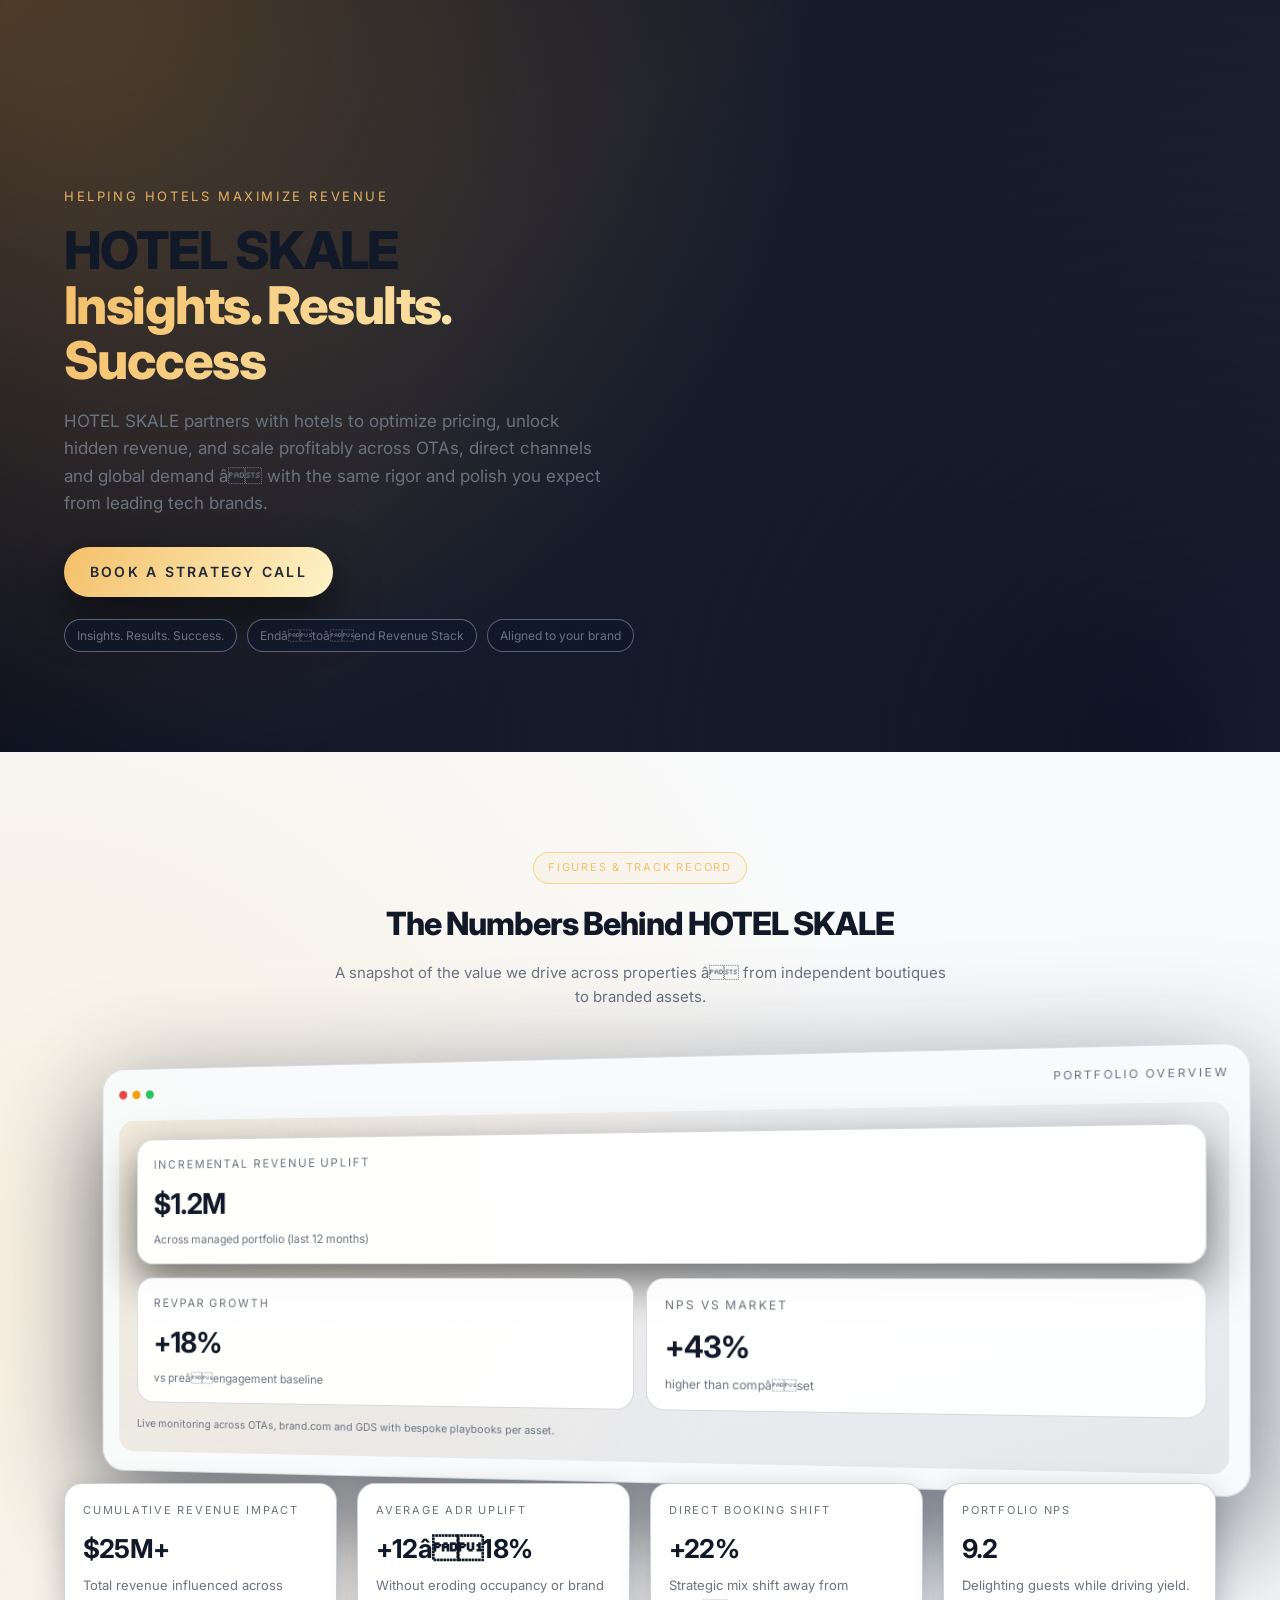
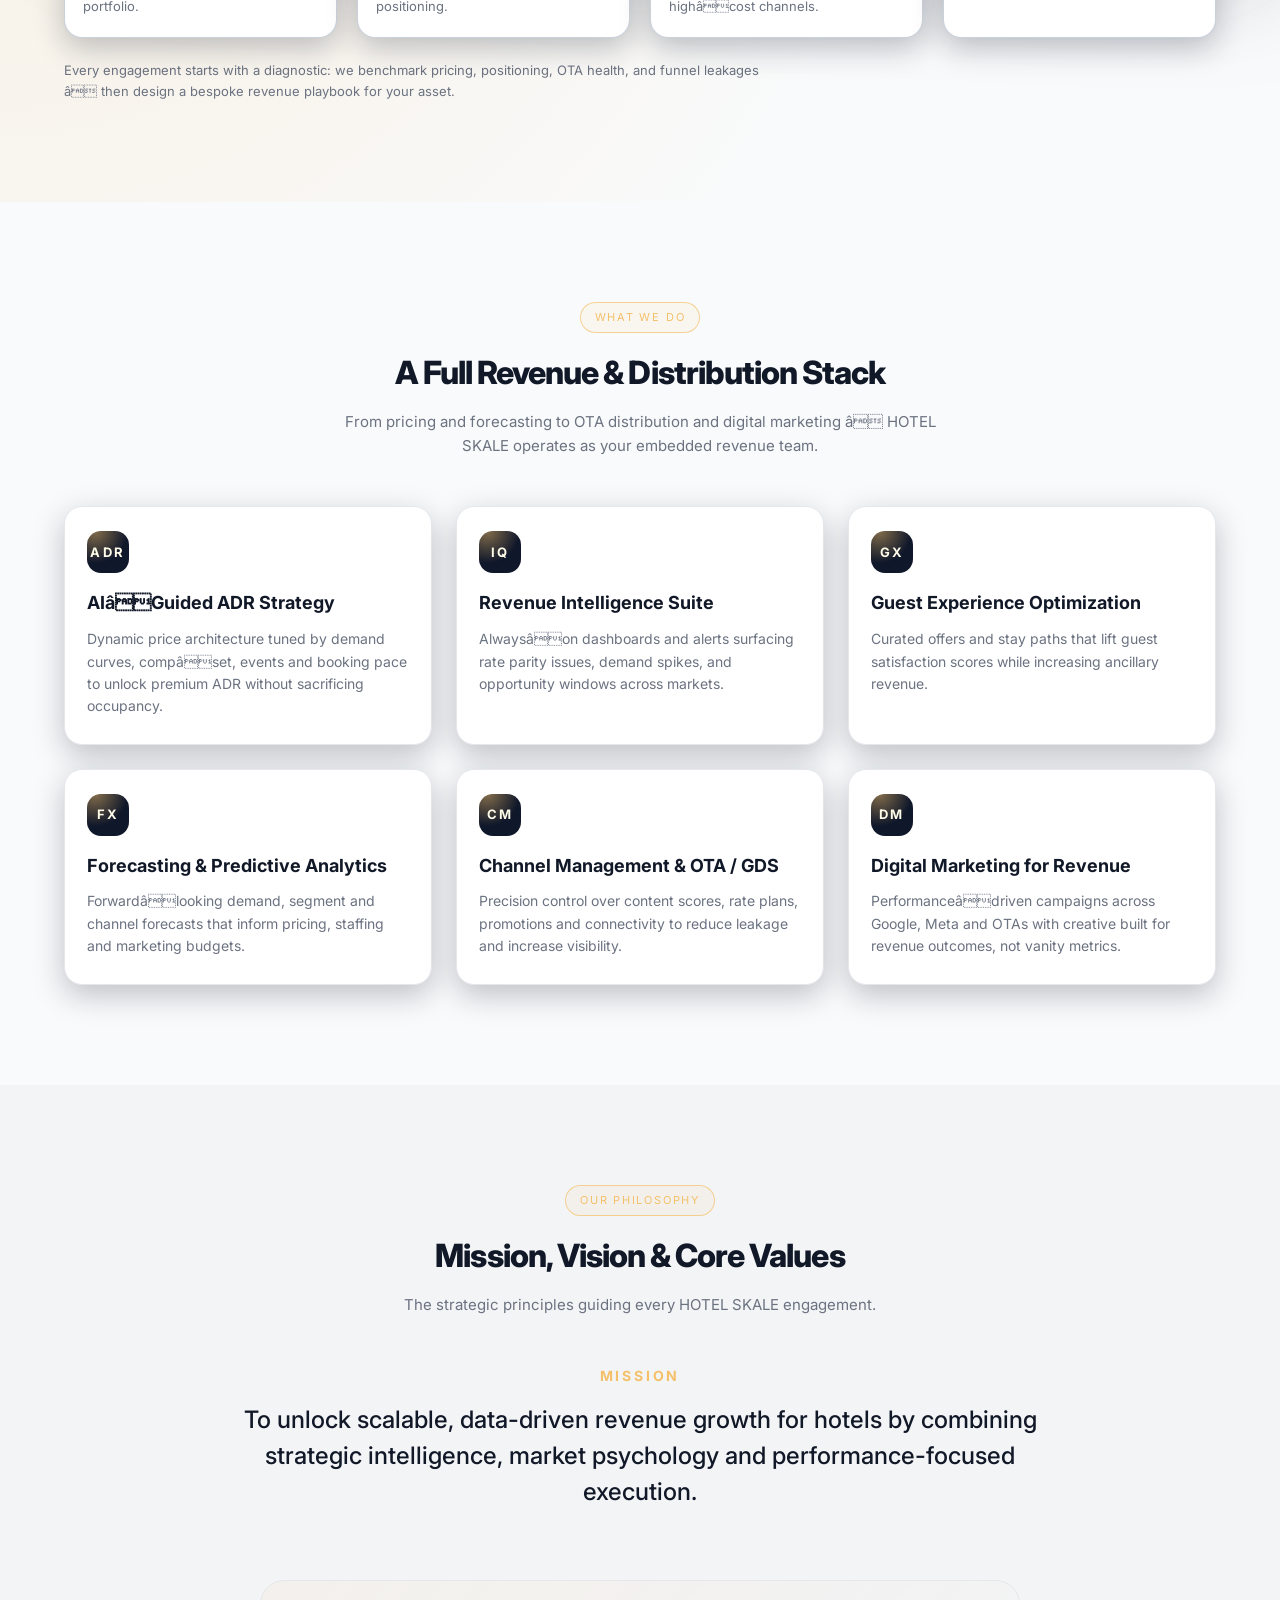
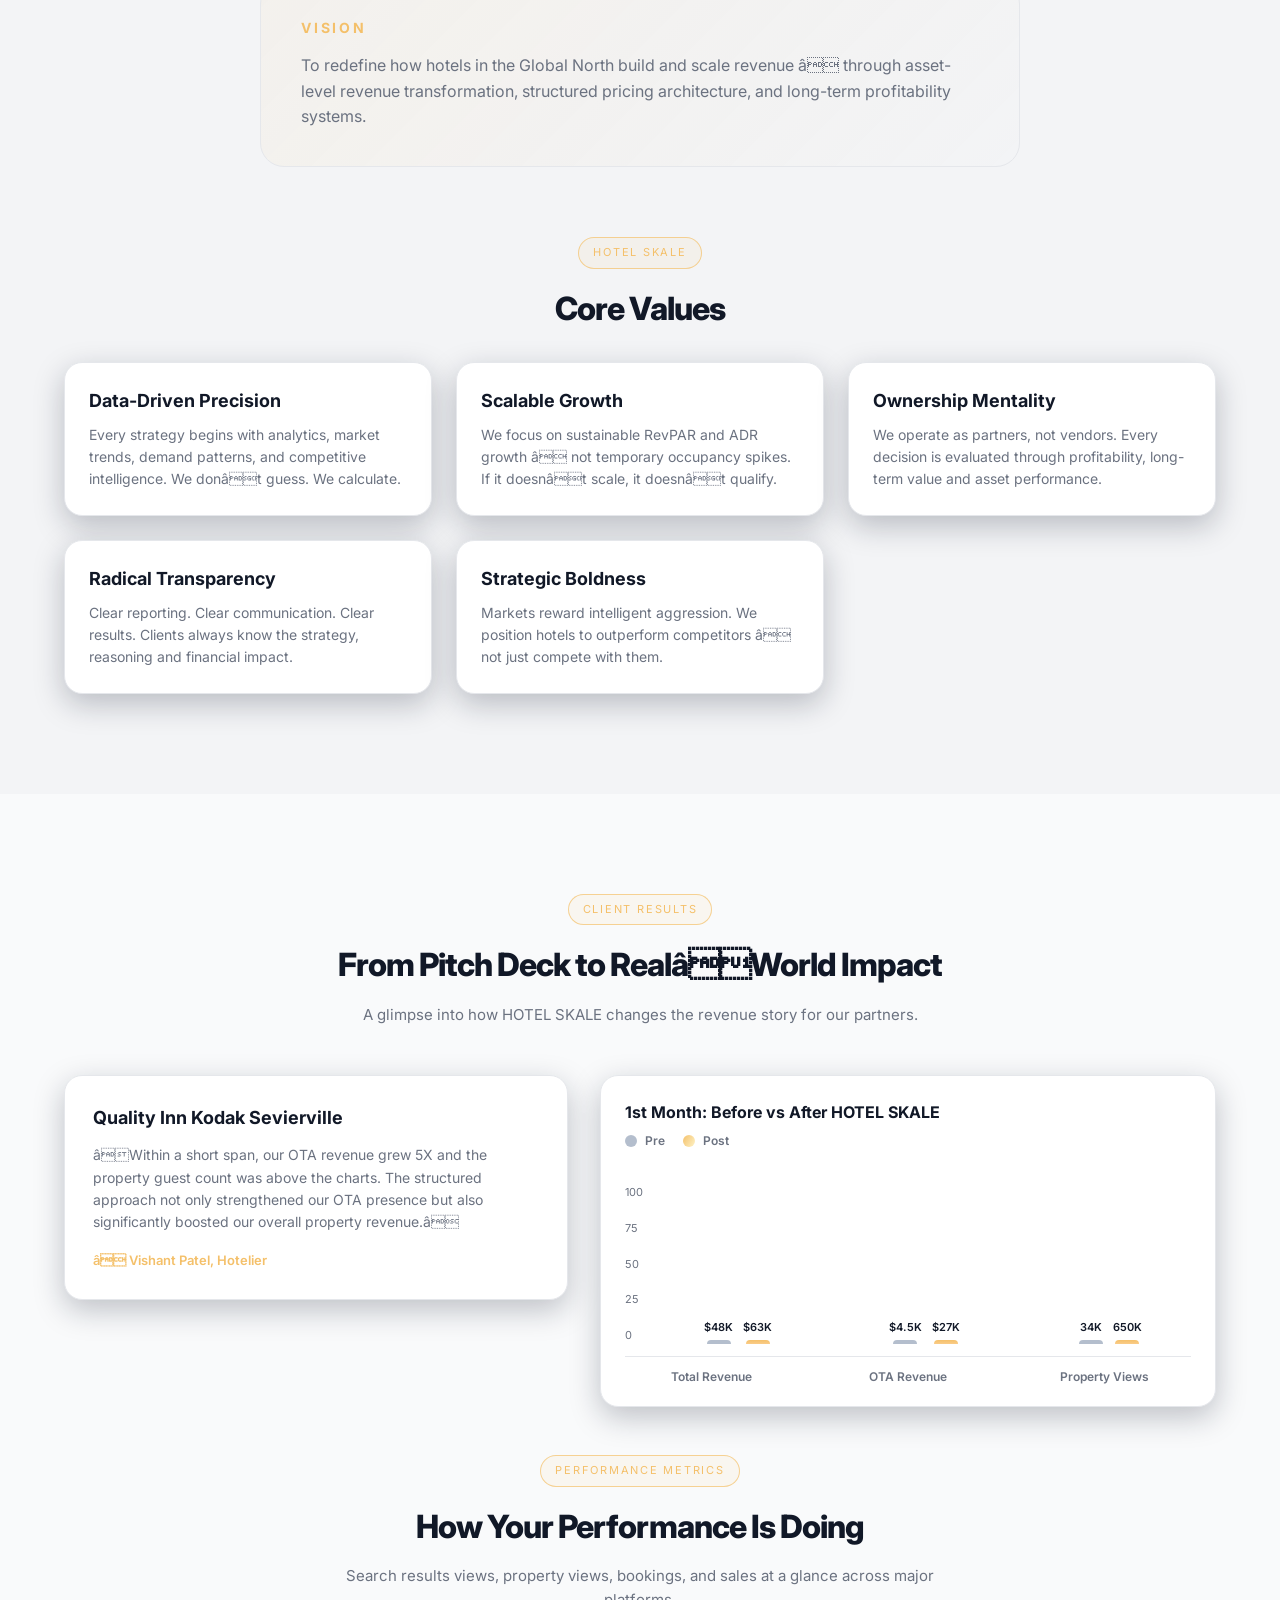
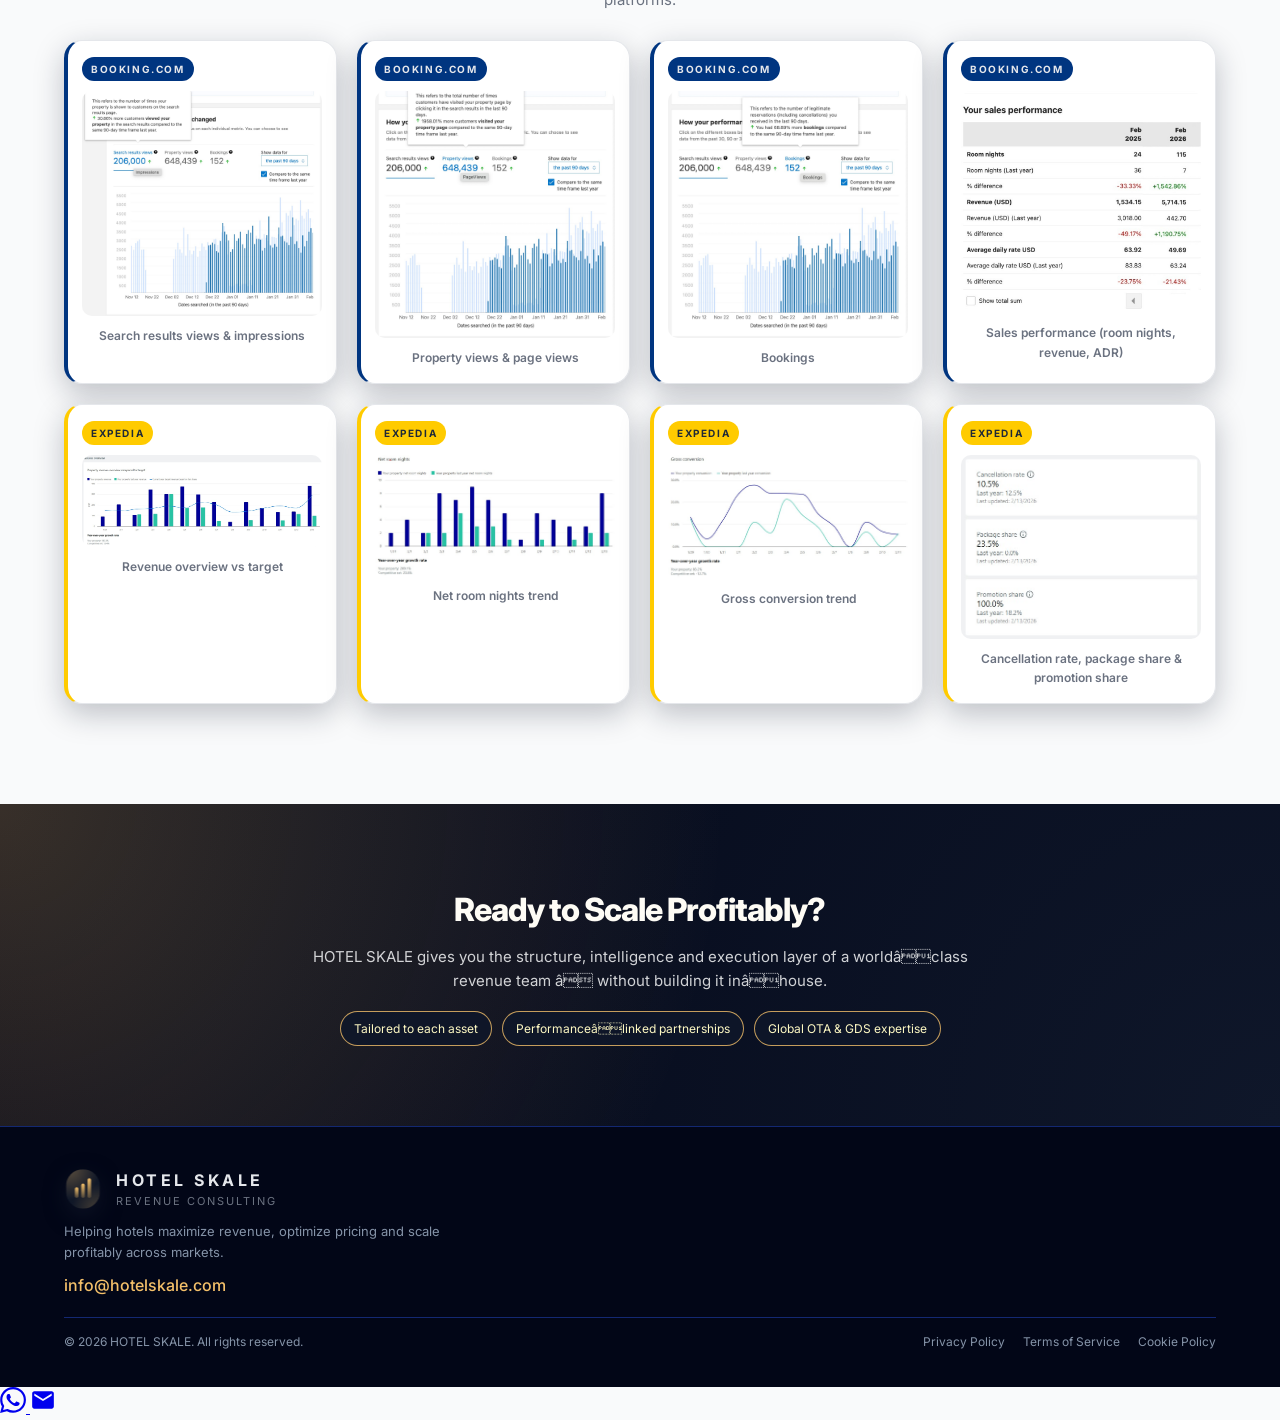
==== index.html @ 4555902c "Revamp: remove contact form, add floating WhatsApp & email buttons" ====
<!DOCTYPE html>
<html lang="en">
<head>
    <meta charset="UTF-8">
    <meta name="viewport" content="width=device-width, initial-scale=1.0">
    <title>Hotelskale â Revenue Consulting</title>
    <link rel="stylesheet" href="styles.css">
    <link rel="preconnect" href="https://fonts.googleapis.com">
    <link rel="preconnect" href="https://fonts.gstatic.com" crossorigin>
    <link href="https://fonts.googleapis.com/css2?family=Inter:wght@300;400;500;600;700;800&display=swap" rel="stylesheet">
</head>
<body data-theme="light" class="navbar-hidden-initial">
    <!-- Top Banner / Navigation -->
    <nav class="navbar">
        <div class="container">
            <div class="nav-content">
             <a href="#top" class="logo">
    <div class="logo-mark">
        <span class="logo-bar bar-1"></span>
        <span class="logo-bar bar-2"></span>
        <span class="logo-bar bar-3"></span>
        <span class="logo-currency">$</span>
        <span class="logo-currency">â¬</span>
        <span class="logo-currency">Â£</span>
    </div>
    <div class="logo-text-group">
        <span class="logo-title">HOTEL SKALE</span>
        <span class="logo-subtitle">Revenue Consulting</span>
    </div>
</a>

                <ul class="nav-menu">
                    <li><a href="#overview">Overview</a></li>
                    <li><a href="#figures">Figures</a></li>
                    <li><a href="#solutions">Solutions</a></li>
                    <li><a href="#results">Results</a></li>
                    
                </ul>

                <div class="nav-actions">
                    <button class="theme-toggle" aria-label="Toggle dark mode">
                        <span class="theme-toggle-icon"></span>
                    </button>
                    <div class="mobile-menu-toggle">
                        <span></span>
                        <span></span>
                        <span></span>
                    </div>
                </div>
            </div>
        </div>
    </nav>

    <!-- Hero / Banner -->
    <main id="top">
        <section id="overview" class="hero">
            <div class="hero-media-gradient"></div>
            <div class="hero-media-image"></div>

            <div class="container">
                <div class="hero-content">
                    <div class="hero-copy">
                        <p class="hero-kicker">Helping Hotels Maximize Revenue</p>
                        <h1 class="hero-title">
                            HOTEL SKALE
                            <span class="hero-highlight">Insights. Results. Success</span>
                        
                        </h1>
                        <p class="hero-description">
                            HOTEL SKALE partners with hotels to optimize pricing, unlock hidden revenue, and
                            scale profitably across OTAs, direct channels and global demand â with the same
                            rigor and polish you expect from leading tech brands.
                        </p>
                        <div class="hero-cta-row">
                            <a href="https://wa.me/447700900000?text=Hi%20Hotel%20Skale%2C%20I%20would%20like%20to%20book%20a%20strategy%20call." class="btn-primary-large" target="_blank" rel="noopener">Book a Strategy Call</a>
                        </div>
                        <div class="hero-pill-row">
                            <span>Insights. Results. Success.</span>
                            <span>Endâtoâend Revenue Stack</span>
                            <span>Aligned to your brand</span>
                        </div>
                    </div>
                </div>
            </div>
        </section>

        <!-- Figures Section (Pitch-deck style band) -->
        <section id="figures" class="figures">
            <div class="container">
                
                <div class="section-header center">
                    <span class="section-label">Figures & Track Record</span>
                    <h2 class="section-title">The Numbers Behind HOTEL SKALE</h2>
                    <p class="section-description">
                        A snapshot of the value we drive across properties â from independent boutiques to branded assets.
                    </p>
                </div>

                    <div class="hero-dashboard">
                        <div class="dashboard-shell">
                            <div class="dashboard-header">
                                <div class="dashboard-dots">
                                    <span></span><span></span><span></span>
                                </div>
                                <span class="dashboard-title">Portfolio Overview</span>
                            </div>
                            <div class="dashboard-body">
                                <div class="dashboard-metric-card primary">
                                    <div class="metric-label">Incremental Revenue Uplift</div>
                                    <div class="metric-value">$1.2M</div>
                                    <div class="metric-sub">Across managed portfolio (last 12 months)</div>
                                </div>
                                <div class="dashboard-metric-row">
                                    <div class="dashboard-metric-card">
                                        <div class="metric-label">RevPAR Growth</div>
                                        <div class="metric-value">+18%</div>
                                        <div class="metric-sub">vs preâengagement baseline</div>
                                    </div>
                                    <div class="dashboard-metric-card">
                                        <div class="metric-label">NPS vs Market</div>
                                        <div class="metric-value">+43%</div>
                                        <div class="metric-sub">higher than compâset</div>
                                    </div>
                                </div>
                                <div class="dashboard-footnote">
                                    Live monitoring across OTAs, brand.com and GDS with bespoke playbooks per asset.
                                </div>
                            </div>
                        </div>
                    </div>
                <div class="figures-grid">
                    <div class="figure-card">
                        <p class="figure-label">Cumulative Revenue Impact</p>
                        <p class="figure-value">$25M+</p>
                        <p class="figure-sub">Total revenue influenced across portfolio.</p>
                    </div>
                    <div class="figure-card">
                        <p class="figure-label">Average ADR Uplift</p>
                        <p class="figure-value">+12â18%</p>
                        <p class="figure-sub">Without eroding occupancy or brand positioning.</p>
                    </div>
                    <div class="figure-card">
                        <p class="figure-label">Direct Booking Shift</p>
                        <p class="figure-value">+22%</p>
                        <p class="figure-sub">Strategic mix shift away from highâcost channels.</p>
                    </div>
                    <div class="figure-card">
                        <p class="figure-label">Portfolio NPS</p>
                        <p class="figure-value">9.2</p>
                        <p class="figure-sub">Delighting guests while driving yield.</p>
                    </div>
                </div>

                <div class="figures-footnote">
                    Every engagement starts with a diagnostic: we benchmark pricing, positioning, OTA health, and funnel leakages â
                    then design a bespoke revenue playbook for your asset.
                </div>
            </div>
        </section>

        <!-- Solutions Section (adapted from features) -->
        <section id="solutions" class="solutions">
            <div class="container">
                <div class="section-header center">
                    <span class="section-label">What We Do</span>
                    <h2 class="section-title">A Full Revenue & Distribution Stack</h2>
                    <p class="section-description">
                        From pricing and forecasting to OTA distribution and digital marketing â HOTEL SKALE operates as your
                        embedded revenue team.
                    </p>
                </div>

                <div class="features-grid">
                    <article class="feature-card">
                        <div class="feature-icon">
                            <span class="feature-icon-glyph">ADR</span>
                        </div>
                        <h3 class="feature-title">AIâGuided ADR Strategy</h3>
                        <p class="feature-description">
                            Dynamic price architecture tuned by demand curves, compâset, events and booking pace to unlock premium ADR without sacrificing occupancy.
                        </p>
                    </article>

                    <article class="feature-card">
                        <div class="feature-icon">
                            <span class="feature-icon-glyph">IQ</span>
                        </div>
                        <h3 class="feature-title">Revenue Intelligence Suite</h3>
                        <p class="feature-description">
                            Alwaysâon dashboards and alerts surfacing rate parity issues, demand spikes, and opportunity windows across markets.
                        </p>
                    </article>

                    <article class="feature-card">
                        <div class="feature-icon">
                            <span class="feature-icon-glyph">GX</span>
                        </div>
                        <h3 class="feature-title">Guest Experience Optimization</h3>
                        <p class="feature-description">
                            Curated offers and stay paths that lift guest satisfaction scores while increasing ancillary revenue.
                        </p>
                    </article>

                    <article class="feature-card">
                        <div class="feature-icon">
                            <span class="feature-icon-glyph">FX</span>
                        </div>
                        <h3 class="feature-title">Forecasting & Predictive Analytics</h3>
                        <p class="feature-description">
                            Forwardâlooking demand, segment and channel forecasts that inform pricing, staffing and marketing budgets.
                        </p>
                    </article>

                    <article class="feature-card">
                        <div class="feature-icon">
                            <span class="feature-icon-glyph">CM</span>
                        </div>
                        <h3 class="feature-title">Channel Management & OTA / GDS</h3>
                        <p class="feature-description">
                            Precision control over content scores, rate plans, promotions and connectivity to reduce leakage and increase visibility.
                        </p>
                    </article>

                    <article class="feature-card">
                        <div class="feature-icon">
                            <span class="feature-icon-glyph">DM</span>
                        </div>
                        <h3 class="feature-title">Digital Marketing for Revenue</h3>
                        <p class="feature-description">
                            Performanceâdriven campaigns across Google, Meta and OTAs with creative built for revenue outcomes, not vanity metrics.
                        </p>
                    </article>
                </div>
            </div>
        </section>

        <!-- Approach Section (values / process) -->
       <section id="approach" class="how-it-works">
    <div class="container">

        <div class="section-header center">
            <span class="section-label">Our Philosophy</span>
            <h2 class="section-title">Mission, Vision & Core Values</h2>
            <p class="section-description">
                The strategic principles guiding every HOTEL SKALE engagement.
            </p>
        </div>

        <!-- Mission + Vision -->
       <div class="mission-section">

    <h3 class="mv-heading">Mission</h3>

    <p class="mission-text">
        To unlock scalable, data-driven revenue growth for hotels by combining
        strategic intelligence, market psychology and performance-focused execution.
    </p>

</div>


<div class="vision-section">

    <div class="vision-card">

        <h3 class="mv-heading">Vision</h3>

        <p>
            To redefine how hotels in the Global North build and scale revenue â
            through asset-level revenue transformation, structured pricing architecture,
            and long-term profitability systems.
        </p>

    </div>

</div>
        <!-- Core Values -->
        <div class="section-header center compact">
            <span class="section-label">HOTEL SKALE</span>
            <h2 class="section-title">Core Values</h2>
        </div>

        <div class="values-grid">

            <div class="value-card">
                <h3>Data-Driven Precision</h3>
                <p>
                    Every strategy begins with analytics, market trends, demand patterns,
                    and competitive intelligence. We donât guess. We calculate.
                </p>
            </div>

            <div class="value-card">
                <h3>Scalable Growth</h3>
                <p>
                    We focus on sustainable RevPAR and ADR growth â not temporary occupancy spikes.
                    If it doesnât scale, it doesnât qualify.
                </p>
            </div>

            <div class="value-card">
                <h3>Ownership Mentality</h3>
                <p>
                    We operate as partners, not vendors. Every decision is evaluated through
                    profitability, long-term value and asset performance.
                </p>
            </div>

            <div class="value-card">
                <h3>Radical Transparency</h3>
                <p>
                    Clear reporting. Clear communication. Clear results.
                    Clients always know the strategy, reasoning and financial impact.
                </p>
            </div>

            <div class="value-card">
                <h3>Strategic Boldness</h3>
                <p>
                    Markets reward intelligent aggression. We position hotels to outperform
                    competitors â not just compete with them.
                </p>
            </div>

        </div>

    </div>
</section>
        <!-- Results / Case Study & Metrics (reusing your images) -->
        <section id="results" class="testimonials">
            <div class="container">
                <div class="section-header center">
                    <span class="section-label">Client Results</span>
                    <h2 class="section-title">From Pitch Deck to RealâWorld Impact</h2>
                    <p class="section-description">
                        A glimpse into how HOTEL SKALE changes the revenue story for our partners.
                    </p>
                </div>

                <div class="testimonies-content">
                    <article class="testimonies-card">
                        <h3 class="testimonies-card-property">Quality Inn Kodak Sevierville</h3>
                        <p class="testimonies-card-quote">
                            âWithin a short span, our OTA revenue grew 5X and the property guest count was above the charts.
                            The structured approach not only strengthened our OTA presence but also significantly boosted our overall property revenue.â
                        </p>
                        <p class="testimonies-card-attribution">â Vishant Patel, Hotelier</p>
                    </article>

                    <div class="testimonies-histogram">
                        <h3 class="histogram-title">1st Month: Before vs After HOTEL SKALE</h3>
                        <div class="histogram-legend">
                            <span class="legend-item legend-pre">Pre</span>
                            <span class="legend-item legend-post">Post</span>
                        </div>
                        <div class="histogram-chart">
                            <div class="histogram-y-axis">
                                <span>0</span>
                                <span>25</span>
                                <span>50</span>
                                <span>75</span>
                                <span>100</span>
                            </div>
                            <div class="histogram-bars">
                                <div class="histogram-group">
                                    <div class="histogram-bar-wrap">
                                        <div class="histogram-bar-cell">
                                            <span class="histogram-bar-label">$48K</span>
                                            <div class="histogram-bar histogram-bar-pre" style="--bar-pct: 60%;"></div>
                                        </div>
                                        <div class="histogram-bar-cell">
                                            <span class="histogram-bar-label">$63K</span>
                                            <div class="histogram-bar histogram-bar-post" style="--bar-pct: 90%;"></div>
                                        </div>
                                    </div>
                                </div>
                                <div class="histogram-group">
                                    <div class="histogram-bar-wrap">
                                        <div class="histogram-bar-cell">
                                            <span class="histogram-bar-label">$4.5K</span>
                                            <div class="histogram-bar histogram-bar-pre" style="--bar-pct: 13.5%;"></div>
                                        </div>
                                        <div class="histogram-bar-cell">
                                            <span class="histogram-bar-label">$27K</span>
                                            <div class="histogram-bar histogram-bar-post" style="--bar-pct: 81%;"></div>
                                        </div>
                                    </div>
                                </div>
                                <div class="histogram-group">
                                    <div class="histogram-bar-wrap">
                                        <div class="histogram-bar-cell">
                                            <span class="histogram-bar-label">34K</span>
                                            <div class="histogram-bar histogram-bar-pre" style="--bar-pct: 8%;"></div>
                                        </div>
                                        <div class="histogram-bar-cell">
                                            <span class="histogram-bar-label">650K</span>
                                            <div class="histogram-bar histogram-bar-post" style="--bar-pct: 130%;"></div>
                                        </div>
                                    </div>
                                </div>
                            </div>
                        </div>
                        <div class="histogram-x-label-row">
                            <span>Total Revenue</span>
                            <span>OTA Revenue</span>
                            <span>Property Views</span>
                        </div>
                    </div>
                </div>

                <div class="section-header center compact">
                    <span class="section-label">Performance Metrics</span>
                    <h2 class="section-title">How Your Performance Is Doing</h2>
                    <p class="section-description">
                        Search results views, property views, bookings, and sales at a glance across major platforms.
                    </p>
                </div>

                <div class="performance-metrics-grid">
                    <div class="performance-metrics-item metric-source-booking">
                        <span class="metric-source-badge">Booking.com</span>
                        <img src="performance-impressions.png" alt="Search results views and impressions over the past 90 days" class="performance-metrics-img">
                        <p class="performance-metrics-caption">Search results views &amp; impressions</p>
                    </div>
                    <div class="performance-metrics-item metric-source-booking">
                        <span class="metric-source-badge">Booking.com</span>
                        <img src="performance-property-views.png" alt="Property views and page views over the past 90 days" class="performance-metrics-img">
                        <p class="performance-metrics-caption">Property views &amp; page views</p>
                    </div>
                    <div class="performance-metrics-item metric-source-booking">
                        <span class="metric-source-badge">Booking.com</span>
                        <img src="performance-bookings.png" alt="Bookings performance over the past 90 days" class="performance-metrics-img">
                        <p class="performance-metrics-caption">Bookings</p>
                    </div>
                    <div class="performance-metrics-item metric-source-booking">
                        <span class="metric-source-badge">Booking.com</span>
                        <img src="performance-sales.png" alt="Sales performance â room nights, revenue, average daily rate" class="performance-metrics-img">
                        <p class="performance-metrics-caption">Sales performance (room nights, revenue, ADR)</p>
                    </div>
                    <div class="performance-metrics-item metric-source-expedia">
                        <span class="metric-source-badge">Expedia</span>
                        <img src="metrics-revenue-overview.png" alt="Revenue overview compared to target and last year" class="performance-metrics-img">
                        <p class="performance-metrics-caption">Revenue overview vs target</p>
                    </div>
                    <div class="performance-metrics-item metric-source-expedia">
                        <span class="metric-source-badge">Expedia</span>
                        <img src="metrics-net-room-nights-chart.png" alt="Net room nights daily trend vs last year" class="performance-metrics-img">
                        <p class="performance-metrics-caption">Net room nights trend</p>
                    </div>
                    <div class="performance-metrics-item metric-source-expedia">
                        <span class="metric-source-badge">Expedia</span>
                        <img src="metrics-gross-conversion-chart.png" alt="Gross conversion daily trend vs last year" class="performance-metrics-img">
                        <p class="performance-metrics-caption">Gross conversion trend</p>
                    </div>
                    <div class="performance-metrics-item metric-source-expedia">
                        <span class="metric-source-badge">Expedia</span>
                        <img src="metrics-cancellation-package-promotion.png" alt="Cancellation rate, package share, and promotion share metrics" class="performance-metrics-img">
                        <p class="performance-metrics-caption">Cancellation rate, package share &amp; promotion share</p>
                    </div>
                </div>
            </div>
        </section>

        <!-- Contact Section -->
        

        <!-- CTA Strip -->
        <section class="cta">
            <div class="container">
                <div class="cta-content">
                    <h2 class="cta-title">Ready to Scale Profitably?</h2>
                    <p class="cta-description">
                        HOTEL SKALE gives you the structure, intelligence and execution layer of a worldâclass revenue team â without building it inâhouse.
                    </p>
                    <div class="cta-badge-row">
                        <span>Tailored to each asset</span>
                        <span>Performanceâlinked partnerships</span>
                        <span>Global OTA & GDS expertise</span>
                    </div>
                </div>
            </div>
        </section>
    </main>

    <!-- Footer -->
    <footer class="footer">
        <div class="container">
            <div class="footer-content">
                <div class="footer-section">
                    <div class="logo">
                        <div class="logo-mark small">
                            <span class="logo-bar bar-1"></span>
                            <span class="logo-bar bar-2"></span>
                            <span class="logo-bar bar-3"></span>
                        </div>
                        <div class="logo-text-group">
                            <span class="logo-title">HOTEL SKALE</span>
                            <span class="logo-subtitle">Revenue Consulting</span>
                        </div>
                    </div>
                    <p class="footer-description">
                        Helping hotels maximize revenue, optimize pricing and scale profitably across markets.
                    </p>
                    <p class="footer-email">
                        <a href="mailto:info@hotelskale.com">info@hotelskale.com</a>
                    </p>
                </div>
            </div>
            <div class="footer-bottom">
                <p>&copy; 2026 HOTEL SKALE. All rights reserved.</p>
                <div class="footer-legal">
                    <a href="#">Privacy Policy</a>
                    <a href="#">Terms of Service</a>
                    <a href="#">Cookie Policy</a>
                </div>
            </div>
        </div>
    </footer>

    <!-- EmailJS SDK -->
    
    <script src="script.js"></script>

    <!-- Floating Contact Buttons -->
    <div class="floating-contacts">
        <a href="https://wa.me/447700900000?text=Hi%20Hotel%20Skale%2C%20I%20would%20like%20to%20book%20a%20strategy%20call." class="floating-btn floating-whatsapp" target="_blank" rel="noopener" aria-label="Chat on WhatsApp">
            <svg xmlns="http://www.w3.org/2000/svg" viewBox="0 0 24 24" fill="currentColor" width="26" height="26">
                <path d="M17.472 14.382c-.297-.149-1.758-.867-2.03-.967-.273-.099-.471-.148-.67.15-.197.297-.767.966-.94 1.164-.173.199-.347.223-.644.075-.297-.15-1.255-.463-2.39-1.475-.883-.788-1.48-1.761-1.653-2.059-.173-.297-.018-.458.13-.606.134-.133.298-.347.446-.52.149-.174.198-.298.298-.497.099-.198.05-.371-.025-.52-.075-.149-.669-1.612-.916-2.207-.242-.579-.487-.5-.669-.51-.173-.008-.371-.01-.57-.01-.198 0-.52.074-.792.372-.272.297-1.04 1.016-1.04 2.479 0 1.462 1.065 2.875 1.213 3.074.149.198 2.096 3.2 5.077 4.487.709.306 1.262.489 1.694.625.712.227 1.36.195 1.871.118.571-.085 1.758-.719 2.006-1.413.248-.694.248-1.289.173-1.413-.074-.124-.272-.198-.57-.347m-5.421 7.403h-.004a9.87 9.87 0 01-5.031-1.378l-.361-.214-3.741.982.998-3.648-.235-.374a9.86 9.86 0 01-1.51-5.26c.001-5.45 4.436-9.884 9.888-9.884 2.64 0 5.122 1.03 6.988 2.898a9.825 9.825 0 012.893 6.994c-.003 5.45-4.437 9.884-9.885 9.884m8.413-18.297A11.815 11.815 0 0012.05 0C5.495 0 .16 5.335.157 11.892c0 2.096.547 4.142 1.588 5.945L.057 24l6.305-1.654a11.882 11.882 0 005.683 1.448h.005c6.554 0 11.89-5.335 11.893-11.893a11.821 11.821 0 00-3.48-8.413z"/>
            </svg>
        </a>
        <a href="mailto:info@hotelskale.com?subject=Strategy%20Call%20Request" class="floating-btn floating-email" aria-label="Send us an email">
            <svg xmlns="http://www.w3.org/2000/svg" viewBox="0 0 24 24" fill="currentColor" width="26" height="26">
                <path d="M20 4H4c-1.1 0-1.99.9-1.99 2L2 18c0 1.1.9 2 2 2h16c1.1 0 2-.9 2-2V6c0-1.1-.9-2-2-2zm0 4l-8 5-8-5V6l8 5 8-5v2z"/>
            </svg>
        </a>
    </div>
</body>
</html>
---- styles.css ----
/* Reset and Base Styles */
* {
    margin: 0;
    padding: 0;
    box-sizing: border-box;
}

/* Color System */
:root {
    --color-bg-dark: #020617;
    --color-bg-elevated-dark: #02081f;
    --color-bg-soft-dark: #050c24;
    --color-text-dark: #e5e7eb;
    --color-text-muted-dark: #9ca3af;
    --color-border-dark: rgba(148, 163, 184, 0.3);

    --color-bg-light: #f9fafb;
    --color-bg-elevated-light: #ffffff;
    --color-bg-soft-light: #f3f4f6;
    --color-text-light: #111827;
    --color-text-muted-light: #6b7280;
    --color-border-light: #e5e7eb;

    --accent-gold: #f4c06a;
    --accent-gold-soft: rgba(244, 192, 106, 0.07);
    --accent-gold-strong: rgba(244, 192, 106, 0.2);
    --accent-blue-deep: #02081f;
    --accent-blue: #0b1220;
    --accent-blue-soft: #0b1530;

    --shadow-sm: 0 10px 30px rgba(15, 23, 42, 0.25);
    --shadow-lg: 0 40px 120px rgba(15, 23, 42, 0.65);

    --radius-lg: 24px;
    --radius-md: 18px;
    --radius-sm: 12px;

    --section-padding: 100px;

    --transition-fast: 0.2s ease;
    --transition-med: 0.3s ease;
}

body {
    font-family: 'Inter', -apple-system, BlinkMacSystemFont, 'Segoe UI', sans-serif;
    line-height: 1.6;
    overflow-x: hidden;
    scroll-behavior: smooth;
    background: var(--bg-primary);
color: var(--text-primary);
}

/* THEME HANDLING */
body[data-theme="dark"] {
    --bg-primary: var(--color-bg-dark);
    --bg-elevated: var(--color-bg-elevated-dark);
    --bg-soft: var(--color-bg-soft-dark);
    --text-primary: var(--color-text-dark);
    --text-secondary: var(--color-text-muted-dark);
    --border-color: var(--color-border-dark);
}

body[data-theme="light"] {
    --bg-primary: var(--color-bg-light);
    --bg-elevated: var(--color-bg-elevated-light);
    --bg-soft: var(--color-bg-soft-light);
    --text-primary: var(--color-text-light);
    --text-secondary: var(--color-text-muted-light);
    --border-color: var(--color-border-light);
}

/* Layout */
.container {
    max-width: 1200px;
    margin: 0 auto;
    padding: 0 24px;
}

/* Navigation / Top Banner */
.navbar {
    position: fixed;
    top: 0;
    left: 0;
    right: 0;
    z-index: 40;
    backdrop-filter: blur(24px);
    background: rgba(2, 6, 23, 0.85);
    border-bottom: 1px solid rgba(148, 163, 184, 0.2);
    transition:
        background 0.4s cubic-bezier(0.22, 0.61, 0.36, 1),
        border-color 0.4s cubic-bezier(0.22, 0.61, 0.36, 1),
        box-shadow 0.4s cubic-bezier(0.22, 0.61, 0.36, 1),
        transform 0.6s cubic-bezier(0.22, 0.61, 0.36, 1),
        opacity 0.6s cubic-bezier(0.22, 0.61, 0.36, 1);
}

body[data-theme="light"] .navbar {
    background: rgba(249, 250, 251, 0.92);
    border-bottom-color: rgba(209, 213, 219, 0.6);
}

/* Initial hidden state for navbar – will appear smoothly on first scroll */
body.navbar-hidden-initial .navbar {
    transform: translateY(-100%);
    opacity: 0;
    pointer-events: none;
}

body.navbar-visible .navbar {
    transform: translateY(0);
    opacity: 1;
    pointer-events: auto;
}

.navbar.scrolled {
    box-shadow: 0 18px 60px rgba(15, 23, 42, 0.45);
    transform: translateY(-2px);
}

.nav-content {
    display: flex;
    align-items: center;
    justify-content: space-between;
    padding: 14px 0;
}

/* Logo */
.logo {
    display: flex;
    align-items: center;
    gap: 14px;
    text-decoration: none;
    color: inherit;
}

.logo-mark {
    position: relative;
    padding: 10px 10px 12px;
    border-radius: 999px;
    background: radial-gradient(circle at 10% 0%, rgba(244, 192, 106, 0.32), transparent 60%),
                radial-gradient(circle at 90% 100%, rgba(244, 192, 106, 0.22), transparent 50%),
                linear-gradient(145deg, rgba(15, 23, 42, 0.95), rgba(17, 24, 39, 1));
    box-shadow: 0 8px 24px rgba(15, 23, 42, 0.7);
    display: flex;
    align-items: flex-end;
    gap: 3px;
}

.logo-mark.small {
    transform: scale(0.9);
}

.logo-bar {
    display: block;
    width: 4px;
    border-radius: 999px;
    background: linear-gradient(to top, rgba(244, 192, 106, 0.2), #f4c06a);
}

.logo-bar.bar-1 { height: 12px; }
.logo-bar.bar-2 { height: 16px; }
.logo-bar.bar-3 { height: 22px; }

.logo-currency {
    font-size: 9px;
    color: rgba(244, 192, 106, 0.9);
    margin-left: 3px;
}

.logo-text-group {
    display: flex;
    flex-direction: column;
}

.logo-title {
    font-size: 16px;
    letter-spacing: 0.22em;
    text-transform: uppercase;
    font-weight: 700;
}

.logo-subtitle {
    font-size: 11px;
    letter-spacing: 0.18em;
    text-transform: uppercase;
    color: var(--text-secondary);
}

/* Nav menu */
.nav-menu {
    display: flex;
    list-style: none;
    gap: 28px;
    align-items: center;
}

.nav-menu a {
    text-decoration: none;
    font-size: 14px;
    font-weight: 500;
    letter-spacing: 0.12em;
    text-transform: uppercase;
    color: var(--text-secondary);
    position: relative;
    padding-bottom: 4px;
    transition: color var(--transition-fast);
}

.nav-menu a::after {
    content: "";
    position: absolute;
    left: 0;
    bottom: 0;
    height: 2px;
    width: 0;
    border-radius: 999px;
    background: linear-gradient(90deg, #f4c06a, rgba(244, 192, 106, 0.4));
    transition: width var(--transition-med);
}

.nav-menu a:hover {
    color: var(--text-primary);
}

.nav-menu a:hover::after {
    width: 100%;
}

.nav-contact {
    padding: 8px 18px;
    border-radius: 999px;
    border: 1px solid rgba(244, 192, 106, 0.45);
    background: radial-gradient(circle at top left, rgba(244, 192, 106, 0.4), transparent 60%),
                rgba(15, 23, 42, 0.8);
    color: var(--text-primary) !important;
    box-shadow: 0 8px 26px rgba(15, 23, 42, 0.6);
}

/* Theme toggle + mobile toggle */
.nav-actions {
    display: flex;
    align-items: center;
    gap: 16px;
}

.theme-toggle {
    width: 46px;
    height: 28px;
    border-radius: 999px;
    border: 1px solid rgba(148, 163, 184, 0.55);
    background: radial-gradient(circle at 10% 0%, rgba(244, 192, 106, 0.25), transparent 50%),
                rgba(15, 23, 42, 0.98);
    padding: 2px;
    display: flex;
    align-items: center;
    cursor: pointer;
    position: relative;
    transition: background var(--transition-med), border-color var(--transition-med);
}

body[data-theme="light"] .theme-toggle {
    background: radial-gradient(circle at 10% 0%, rgba(244, 192, 106, 0.3), transparent 55%),
                #e5e7eb;
    border-color: rgba(148, 163, 184, 0.7);
}

.theme-toggle-icon {
    width: 22px;
    height: 22px;
    border-radius: 999px;
    background: radial-gradient(circle at 30% 20%, #fef3c7, #f4c06a);
    box-shadow: 0 6px 16px rgba(15, 23, 42, 0.9);
    transform: translateX(0);
    transition: transform var(--transition-med);
    position: relative;
    overflow: hidden;
}

body[data-theme="dark"] .theme-toggle-icon::after {
    content: "";
    position: absolute;
    width: 9px;
    height: 9px;
    right: -2px;
    top: -2px;
    border-radius: 50%;
    background: #020617;
}

body[data-theme="light"] .theme-toggle-icon {
    transform: translateX(16px);
    box-shadow: 0 3px 10px rgba(148, 163, 184, 0.7);
}

.mobile-menu-toggle {
    display: none;
    flex-direction: column;
    gap: 5px;
    cursor: pointer;
}

.mobile-menu-toggle span {
    width: 22px;
    height: 2px;
    background: var(--text-primary);
    border-radius: 999px;
    transition: transform var(--transition-med), opacity var(--transition-med);
}

/* Hero Section */
.hero {
    position: relative;
    padding: calc(86px + var(--section-padding)) 0 var(--section-padding);
    background: radial-gradient(circle at 0% 0%, rgba(244, 192, 106, 0.25), transparent 55%),
                radial-gradient(circle at 100% 100%, rgba(15, 23, 42, 0.85), #020617);
    overflow: hidden;
    color: var(--text-primary);
}

/* Subtle load-in animation for first screen (HOTEL SKALE + tagline) */
.hero-copy,
.hero-dashboard {
    opacity: 0;
    transform: translateY(24px);
    animation: heroFadeUp 0.9s cubic-bezier(0.22, 0.61, 0.36, 1) 0.25s forwards;
}

.hero-dashboard {
    animation-delay: 0.4s;
}

@keyframes heroFadeUp {
    from {
        opacity: 0;
        transform: translateY(24px);
    }
    to {
        opacity: 1;
        transform: translateY(0);
    }
}

.hero-media-gradient {
    position: absolute;
    inset: 0;
    background:
        radial-gradient(circle at 10% 0%, rgba(244, 192, 106, 0.3), transparent 58%),
        radial-gradient(circle at 90% 100%, rgba(15, 23, 42, 0.95), transparent 60%);
    mix-blend-mode: soft-light;
    pointer-events: none;
}

.hero-media-image {
    position: absolute;
    inset: 0;
    background:
        linear-gradient(to bottom, rgba(2, 6, 23, 0.3), rgba(2, 6, 23, 0.95)),
        url("hotel-skale-hero.jpg") center / cover no-repeat;
    opacity: 0.7;
    mix-blend-mode: screen;
    pointer-events: none;
}

body[data-theme="light"] .hero-media-image {
    background:
        linear-gradient(to bottom, rgba(249, 250, 251, 0.2), rgba(249, 250, 251, 0.95)),
        url("hotel-skale-hero.jpg") center / cover no-repeat;
    mix-blend-mode: multiply;
    opacity: 0.8;
}

.hero-content {
    position: relative;
    z-index: 1;
    display: grid;
    grid-template-columns: minmax(0, 1.2fr) minmax(0, 1fr);
    gap: 70px;
    align-items: center;
}

.hero-kicker {
    font-size: 13px;
    letter-spacing: 0.2em;
    text-transform: uppercase;
    color: rgba(244, 192, 106, 0.9);
    margin-bottom: 16px;
}

.hero-title {
    font-size: 52px;
    line-height: 1.06;
    font-weight: 800;
    letter-spacing: -0.03em;
    margin-bottom: 20px;
}

.hero-highlight {
    display: block;
    background: linear-gradient(120deg, #f4c06a, #fef3c7);
    -webkit-background-clip: text;
    background-clip: text;
    -webkit-text-fill-color: transparent;
}

.hero-description {
    font-size: 17px;
    color: var(--text-secondary);
    max-width: 540px;
    margin-bottom: 30px;
}

.hero-cta-row {
    display: flex;
    flex-wrap: wrap;
    gap: 14px;
    margin-bottom: 22px;
}

.btn-primary-large {
    background: linear-gradient(120deg, #f4c06a, #fef3c7);
    color: #1f2937;
    padding: 14px 26px;
    border-radius: 999px;
    text-decoration: none;
    font-weight: 600;
    font-size: 14px;
    letter-spacing: 0.16em;
    text-transform: uppercase;
    display: inline-flex;
    align-items: center;
    justify-content: center;
    border: none;
    cursor: pointer;
    box-shadow: 0 20px 45px rgba(0, 0, 0, 0.55);
    transition: transform var(--transition-fast), box-shadow var(--transition-fast), background var(--transition-fast);
}

.btn-primary-large:hover {
    transform: translateY(-1px);
    box-shadow: 0 26px 60px rgba(0, 0, 0, 0.7);
    background: linear-gradient(120deg, #facc88, #fef9c3);
}

.btn-secondary-large {
    background: rgba(15, 23, 42, 0.7);
    color: var(--text-primary);
    padding: 14px 22px;
    border-radius: 999px;
    text-decoration: none;
    font-weight: 500;
    font-size: 13px;
    letter-spacing: 0.16em;
    text-transform: uppercase;
    display: inline-flex;
    align-items: center;
    justify-content: center;
    border: 1px solid rgba(148, 163, 184, 0.5);
    cursor: pointer;
    transition: border-color var(--transition-fast), background var(--transition-fast), transform var(--transition-fast);
}

.btn-secondary-large:hover {
    border-color: rgba(244, 192, 106, 0.85);
    background: rgba(15, 23, 42, 0.9);
    transform: translateY(-1px);
}

.hero-pill-row {
    display: flex;
    flex-wrap: wrap;
    gap: 10px;
    font-size: 12px;
    color: var(--text-secondary);
}

.hero-pill-row span {
    padding: 6px 12px;
    border-radius: 999px;
    border: 1px solid rgba(148, 163, 184, 0.55);
    background: rgba(15, 23, 42, 0.7);
}

/* Hero dashboard */
.hero-dashboard {
    position: relative;
}

.dashboard-shell {
    background: rgba(2, 6, 23, 0.96);
    border-radius: var(--radius-lg);
    border: 1px solid rgba(148, 163, 184, 0.35);
    box-shadow: var(--shadow-lg);
    backdrop-filter: blur(26px);
    padding: 18px 18px 20px;
    transform: perspective(1100px) rotateY(-7deg) translateY(0);
    transition: transform 0.4s ease, box-shadow 0.4s ease;
}

body[data-theme="light"] .dashboard-shell {
    background: rgba(249, 250, 251, 0.96);
    border-color: rgba(209, 213, 219, 0.8);
}

.dashboard-shell:hover {
    transform: perspective(1100px) rotateY(-4deg) translateY(-6px);
    box-shadow: 0 34px 120px rgba(15, 23, 42, 0.9);
}

.dashboard-header {
    display: flex;
    align-items: center;
    justify-content: space-between;
    margin-bottom: 18px;
}

.dashboard-dots {
    display: flex;
    gap: 6px;
}

.dashboard-dots span {
    width: 9px;
    height: 9px;
    border-radius: 999px;
    background: #4b5563;
}

.dashboard-dots span:nth-child(1) { background: #ef4444; }
.dashboard-dots span:nth-child(2) { background: #f59e0b; }
.dashboard-dots span:nth-child(3) { background: #22c55e; }

.dashboard-title {
    font-size: 11px;
    letter-spacing: 0.18em;
    text-transform: uppercase;
    color: var(--text-secondary);
}

.dashboard-body {
    background: radial-gradient(circle at 0% 0%, rgba(244, 192, 106, 0.22), transparent 60%),
                linear-gradient(to bottom right, #020617, #02081f);
    border-radius: calc(var(--radius-lg) - 8px);
    padding: 20px;
    display: flex;
    flex-direction: column;
    gap: 14px;
}

body[data-theme="light"] .dashboard-body {
    background: radial-gradient(circle at 0% 0%, rgba(244, 192, 106, 0.18), transparent 60%),
                linear-gradient(to bottom right, #f3f4f6, #e5e7eb);
}

.dashboard-metric-card {
    background: rgba(15, 23, 42, 0.75);
    border-radius: var(--radius-md);
    border: 1px solid rgba(148, 163, 184, 0.4);
    padding: 16px 18px;
}

body[data-theme="light"] .dashboard-metric-card {
    background: rgba(255, 255, 255, 0.96);
    border-color: rgba(209, 213, 219, 0.9);
}

.dashboard-metric-card.primary {
    border: 1px solid rgba(244, 192, 106, 0.7);
    box-shadow: 0 18px 45px rgba(0, 0, 0, 0.55);
}

.metric-label {
    font-size: 12px;
    text-transform: uppercase;
    letter-spacing: 0.16em;
    margin-bottom: 8px;
    color: var(--text-secondary);
}

.metric-value {
    font-size: 30px;
    font-weight: 700;
    letter-spacing: -0.03em;
    margin-bottom: 4px;
}

.metric-sub {
    font-size: 12px;
    color: var(--text-secondary);
}

.dashboard-metric-row {
    display: grid;
    grid-template-columns: repeat(2, minmax(0, 1fr));
    gap: 12px;
}

.dashboard-footnote {
    font-size: 11px;
    color: var(--text-secondary);
}

/* Sections */
.section-header {
    margin-bottom: 48px;
}

.section-header.center {
    text-align: center;
}

.section-header.compact {
    margin-top: 10px;
    margin-bottom: 28px;
}

.section-label {
    display: inline-block;
    padding: 6px 14px;
    border-radius: 999px;
    border: 1px solid rgba(244, 192, 106, 0.7);
    background: var(--accent-gold-soft);
    color: var(--accent-gold);
    font-size: 11px;
    letter-spacing: 0.16em;
    text-transform: uppercase;
    margin-bottom: 14px;
}

.section-title {
    font-size: 32px;
    font-weight: 800;
    letter-spacing: -0.03em;
    margin-bottom: 12px;
    color: var(--text-primary);
}

.section-description {
    font-size: 15px;
    color: var(--text-secondary);
    max-width: 620px;
    margin: 0;
}

.section-header.center .section-description {
    margin: 0 auto;
}

/* Figures section */
.figures {
    padding: var(--section-padding) 0;
    background: radial-gradient(circle at 0% 50%, rgba(244, 192, 106, 0.18), transparent 65%),
                var(--bg-primary);
}

.figures-grid {
    display: grid;
    grid-template-columns: repeat(4, minmax(0, 1fr));
    gap: 20px;
    margin-bottom: 22px;
}

.figure-card {
    background: var(--bg-elevated);
    border-radius: var(--radius-md);
    padding: 18px 18px 20px;
    border: 1px solid rgba(148, 163, 184, 0.5);
    box-shadow: var(--shadow-sm);
}

.figure-label {
    font-size: 11px;
    letter-spacing: 0.16em;
    text-transform: uppercase;
    color: var(--text-secondary);
    margin-bottom: 8px;
}

.figure-value {
    font-size: 26px;
    font-weight: 700;
    letter-spacing: -0.03em;
    margin-bottom: 6px;
}

.figure-sub {
    font-size: 13px;
    color: var(--text-secondary);
}

.figures-footnote {
    font-size: 13px;
    color: var(--text-secondary);
    max-width: 720px;
    margin-top: 4px;
}

/* Solutions (features) */
.solutions {
    padding: var(--section-padding) 0;
    background: var(--bg-primary);
}

.features-grid {
    display: grid;
    grid-template-columns: repeat(3, minmax(0, 1fr));
    gap: 24px;
}

.feature-card {
    background: var(--bg-elevated);
    border-radius: var(--radius-md);
    border: 1px solid var(--border-color);
    padding: 24px 22px 26px;
    box-shadow: var(--shadow-sm);
    transition: transform var(--transition-med), box-shadow var(--transition-med), border-color var(--transition-med), background var(--transition-med);
}

.feature-card:hover {
    transform: translateY(-6px);
    border-color: rgba(244, 192, 106, 0.7);
    box-shadow: 0 26px 70px rgba(15, 23, 42, 0.9);
    background: radial-gradient(circle at 0% 0%, rgba(244, 192, 106, 0.14), transparent 55%),
                var(--bg-elevated);
}

.feature-icon {
    width: 42px;
    height: 42px;
    border-radius: 14px;
    background: radial-gradient(circle at 20% 0%, rgba(244, 192, 106, 0.5), transparent 60%),
                rgba(15, 23, 42, 1);
    display: flex;
    align-items: center;
    justify-content: center;
    margin-bottom: 16px;
}

.feature-icon-glyph {
    font-size: 13px;
    font-weight: 700;
    letter-spacing: 0.18em;
    text-transform: uppercase;
    color: #fefce8;
}

.feature-title {
    font-size: 18px;
    font-weight: 700;
    margin-bottom: 10px;
    color: var(--text-primary);
}

.feature-description {
    font-size: 14px;
    color: var(--text-secondary);
}

/* How it works / approach */
/* Mission Vision Layout */
/* Mission */

.mission-section{
text-align:center;
max-width:820px;
margin:0 auto 70px auto;
}

.mv-heading{
font-size:14px;
letter-spacing:.2em;
text-transform:uppercase;
color:var(--accent-gold);
margin-bottom:14px;
}

.mission-text{
font-size:24px;
font-weight:500;
line-height:1.5;
color:var(--text-primary);
}


/* Vision */

.vision-section{
display:flex;
justify-content:center;
margin-bottom:70px;
}

.vision-card{
background:linear-gradient(135deg,var(--accent-gold-soft),transparent);
border:1px solid var(--border-color);
padding:36px 40px;
border-radius:var(--radius-lg);
max-width:760px;
font-size:16px;
color:var(--text-secondary);
}
.mission-vision-grid {
    display: grid;
    grid-template-columns: repeat(2, minmax(0,1fr));
    gap: 26px;
    margin-bottom: 50px;
}

.mv-card {
    background: var(--bg-elevated);
    border-radius: var(--radius-md);
    padding: 30px;
    border: 1px solid var(--border-color);
    box-shadow: var(--shadow-sm);
}

.mv-title {
    font-size: 22px;
    font-weight: 700;
    margin-bottom: 10px;
}

.mv-text {
    font-size: 15px;
    color: var(--text-secondary);
}

/* Core Values */

.values-grid {
    display: grid;
    grid-template-columns: repeat(3, minmax(0,1fr));
    gap: 24px;
}

.value-card {
    background: var(--bg-elevated);
    border-radius: var(--radius-md);
    padding: 24px;
    border: 1px solid var(--border-color);
    box-shadow: var(--shadow-sm);
    transition: transform 0.25s ease, box-shadow 0.25s ease;
}

.value-card:hover {
    transform: translateY(-6px);
    box-shadow: 0 26px 70px rgba(15,23,42,0.35);
}

.value-card h3 {
    font-size: 18px;
    margin-bottom: 8px;
}

.value-card p {
    font-size: 14px;
    color: var(--text-secondary);
}

/* Mobile */

@media (max-width:768px){

.mission-vision-grid{
grid-template-columns:1fr;
}

.values-grid{
grid-template-columns:1fr;
}

}
.how-it-works {
    padding: var(--section-padding) 0;
    background: var(--bg-soft);
}

.process-steps {
    display: flex;
    flex-direction: column;
    gap: 32px;
    margin-top: 12px;
}

.step-item {
    display: grid;
    grid-template-columns: auto minmax(0, 1fr);
    gap: 32px;
    align-items: center;
}

.step-number {
    font-size: 52px;
    font-weight: 800;
    letter-spacing: -0.04em;
    color: rgba(244, 192, 106, 0.3);
}

.step-title {
    font-size: 22px;
    font-weight: 700;
    margin-bottom: 6px;
    color: var(--text-primary);
}

.step-description {
    font-size: 15px;
    color: var(--text-secondary);
}

/* Testimonials & metrics */
.testimonials {
    padding: var(--section-padding) 0;
    background: var(--bg-primary);
}

.testimonies-content {
    display: grid;
    grid-template-columns: minmax(0, 0.9fr) minmax(0, 1.1fr);
    gap: 32px;
    align-items: flex-start;
    margin-bottom: 48px;
}

.testimonies-card {
    background: var(--bg-elevated);
    border-radius: var(--radius-md);
    border: 1px solid var(--border-color);
    padding: 28px;
    box-shadow: var(--shadow-sm);
}

.testimonies-card-property {
    font-size: 18px;
    font-weight: 700;
    margin-bottom: 12px;
    color: var(--text-primary);
}

.testimonies-card-quote {
    font-size: 14px;
    color: var(--text-secondary);
    margin-bottom: 16px;
}

.testimonies-card-attribution {
    font-size: 13px;
    font-weight: 600;
    color: var(--accent-gold);
}

.testimonies-histogram {
    background: var(--bg-elevated);
    border-radius: var(--radius-md);
    border: 1px solid var(--border-color);
    padding: 24px 24px 20px;
    box-shadow: var(--shadow-sm);
}

.histogram-title {
    font-size: 16px;
    font-weight: 700;
    margin-bottom: 6px;
    color: var(--text-primary);
}

.histogram-legend {
    display: flex;
    gap: 18px;
    font-size: 12px;
    font-weight: 600;
    margin-bottom: 14px;
}

.legend-item {
    display: inline-flex;
    align-items: center;
    gap: 8px;
    color: var(--text-secondary);
}

.legend-item::before {
    content: "";
    width: 12px;
    height: 12px;
    border-radius: 999px;
}

.legend-pre::before {
    background: rgba(148, 163, 184, 0.7);
}

.legend-post::before {
    background: linear-gradient(120deg, #f4c06a, #fef3c7);
}

.histogram-chart {
    display: flex;
    gap: 14px;
    align-items: flex-end;
    min-height: 180px;
}

.histogram-y-axis {
    display: flex;
    flex-direction: column-reverse;
    justify-content: space-between;
    height: 160px;
    font-size: 11px;
    color: var(--text-secondary);
}

.histogram-bars {
    flex: 1;
    display: flex;
    gap: 24px;
    align-items: flex-end;
    height: 160px;
}

.histogram-group {
    flex: 1;
    display: flex;
    justify-content: center;
}

.histogram-bar-wrap {
    display: flex;
    gap: 10px;
    align-items: flex-end;
}

.histogram-bar-cell {
    display: flex;
    flex-direction: column;
    align-items: center;
    gap: 4px;
}

.histogram-bar-label {
    font-size: 11px;
    font-weight: 600;
    color: var(--text-primary);
}

.histogram-bar {
    width: 24px;
    height: var(--bar-pct, 0%);
    min-height: 4px;
    border-radius: 6px 6px 0 0;
}

.histogram-bar-pre {
    background: rgba(148, 163, 184, 0.7);
}

.histogram-bar-post {
    background: linear-gradient(180deg, #f4c06a, #facc88);
}

.histogram-x-label-row {
    display: flex;
    justify-content: space-between;
    gap: 24px;
    font-size: 12px;
    font-weight: 600;
    color: var(--text-secondary);
    padding-top: 10px;
    border-top: 1px solid var(--border-color);
    margin-top: 12px;
}

.histogram-x-label-row span {
    flex: 1;
    text-align: center;
}

/* Performance metrics (existing images) */
.performance-metrics-grid {
    display: grid;
    grid-template-columns: repeat(4, minmax(0, 1fr));
    gap: 20px;
}

.performance-metrics-item {
    background: var(--bg-elevated);
    border-radius: var(--radius-md);
    border: 1px solid var(--border-color);
    padding: 14px 14px 16px;
    box-shadow: var(--shadow-sm);
}

.metric-source-badge {
    display: inline-block;
    font-size: 10px;
    font-weight: 700;
    text-transform: uppercase;
    letter-spacing: 0.16em;
    padding: 4px 9px;
    border-radius: 999px;
    margin-bottom: 10px;
}

.metric-source-booking {
    border-left: 4px solid #003580;
}

.metric-source-booking .metric-source-badge {
    background: #003580;
    color: #e5e7eb;
}

.metric-source-expedia {
    border-left: 4px solid #ffcb00;
}

.metric-source-expedia .metric-source-badge {
    background: #ffcb00;
    color: #1f2937;
}

.performance-metrics-img {
    width: 100%;
    border-radius: 10px;
    display: block;
}

.performance-metrics-caption {
    font-size: 12px;
    font-weight: 600;
    color: var(--text-secondary);
    margin-top: 10px;
    text-align: center;
}

/* Contact */
.contact {
    padding: var(--section-padding) 0;
    background: var(--bg-soft);
}

.contact-content {
    max-width: 620px;
    margin: 0 auto;
}

.contact-form-wrapper {
    background: var(--bg-elevated);
    border-radius: var(--radius-lg);
    border: 1px solid var(--border-color);
    box-shadow: var(--shadow-lg);
    padding: 36px 34px 34px;
}

.contact-form {
    display: flex;
    flex-direction: column;
    gap: 18px;
}

.form-group {
    display: flex;
    flex-direction: column;
    gap: 6px;
}

.form-group label {
    font-size: 13px;
    font-weight: 600;
    color: var(--text-primary);
}

.form-group input,
.form-group textarea {
    padding: 11px 12px;
    border-radius: 12px;
    border: 1px solid var(--border-color);
    background: var(--bg-soft);
    color: var(--text-primary);
    font-size: 14px;
    font-family: inherit;
    transition: border-color var(--transition-fast), box-shadow var(--transition-fast), background var(--transition-fast);
}

.form-group input::placeholder,
.form-group textarea::placeholder {
    color: var(--text-secondary);
}

.form-group input:focus,
.form-group textarea:focus {
    outline: none;
    border-color: rgba(244, 192, 106, 0.9);
    box-shadow: 0 0 0 1px rgba(244, 192, 106, 0.75);
    background: var(--bg-elevated);
}

.form-group textarea {
    resize: vertical;
    min-height: 120px;
}

.form-status {
    margin-top: 10px;
    font-size: 13px;
    border-radius: 10px;
    padding: 10px 12px;
    text-align: center;
    display: none;
}

.form-status.success {
    display: block;
    background: rgba(16, 185, 129, 0.08);
    color: #6ee7b7;
    border: 1px solid rgba(16, 185, 129, 0.25);
}

.form-status.error {
    display: block;
    background: rgba(248, 113, 113, 0.07);
    color: #fecaca;
    border: 1px solid rgba(248, 113, 113, 0.3);
}

/* CTA */
.cta {
    padding: 80px 0;
    background: radial-gradient(circle at 0% 0%, rgba(244, 192, 106, 0.22), transparent 55%),
                radial-gradient(circle at 100% 100%, rgba(15, 23, 42, 1), #020617);
    text-align: center;
}

.cta-content {
    max-width: 680px;
    margin: 0 auto;
}

.cta-title {
    font-size: 32px;
    font-weight: 800;
    letter-spacing: -0.03em;
    margin-bottom: 10px;
    color: #fefcf5;
}

.cta-description {
    font-size: 15px;
    color: rgba(243, 244, 246, 0.85);
    margin-bottom: 18px;
}

.cta-badge-row {
    display: flex;
    flex-wrap: wrap;
    justify-content: center;
    gap: 10px;
    font-size: 12px;
}

.cta-badge-row span {
    padding: 7px 13px;
    border-radius: 999px;
    border: 1px solid rgba(244, 192, 106, 0.8);
    background: rgba(15, 23, 42, 0.85);
    color: #fef9c3;
}

/* Footer */
.footer {
    padding: 40px 0 36px;
    background: #020617;
    color: #e5e7eb;
    border-top: 1px solid rgba(30, 64, 175, 0.6);
}

.footer-content {
    display: flex;
    flex-wrap: wrap;
    gap: 32px;
    margin-bottom: 18px;
}

.footer-description {
    font-size: 13px;
    color: rgba(148, 163, 184, 0.9);
    max-width: 420px;
    margin-top: 10px;
}

.footer-email {
    margin-top: 10px;
}

.footer-email a {
    color: #f4c06a;
    text-decoration: none;
    font-weight: 500;
}

.footer-email a:hover {
    text-decoration: underline;
}

.footer-bottom {
    border-top: 1px solid rgba(30, 64, 175, 0.6);
    padding-top: 14px;
    font-size: 12px;
    color: rgba(148, 163, 184, 0.9);
    display: flex;
    justify-content: space-between;
    gap: 12px;
    flex-wrap: wrap;
}

.footer-legal {
    display: flex;
    gap: 18px;
    flex-wrap: wrap;
}

.footer-legal a {
    color: rgba(148, 163, 184, 0.9);
    text-decoration: none;
}

.footer-legal a:hover {
    color: #e5e7eb;
}

/* Responsive */
@media (max-width: 1024px) {
    .hero-content {
        grid-template-columns: minmax(0, 1.15fr) minmax(0, 0.85fr);
        gap: 40px;
    }

    .section-title {
        font-size: 28px;
    }

    .figures-grid {
        grid-template-columns: repeat(2, minmax(0, 1fr));
    }

    .features-grid {
        grid-template-columns: repeat(2, minmax(0, 1fr));
    }

    .testimonies-content {
        grid-template-columns: minmax(0, 1fr);
    }

    .performance-metrics-grid {
        grid-template-columns: repeat(2, minmax(0, 1fr));
    }
}

@media (max-width: 768px) {
    .nav-menu {
        position: absolute;
        top: 100%;
        left: 0;
        right: 0;
        background: var(--bg-primary);
        border-bottom: 1px solid var(--border-color);
        padding: 14px 18px 18px;
        flex-direction: column;
        gap: 14px;
        display: none;
    }

    .nav-menu.active {
        display: flex;
        box-shadow: 0 20px 40px rgba(15, 23, 42, 0.9);
    }

    .mobile-menu-toggle {
        display: flex;
    }

    .mobile-menu-toggle.active span:nth-child(1) {
        transform: translateY(7px) rotate(45deg);
    }

    .mobile-menu-toggle.active span:nth-child(2) {
        opacity: 0;
    }

    .mobile-menu-toggle.active span:nth-child(3) {
        transform: translateY(-7px) rotate(-45deg);
    }

    .hero {
        padding: 120px 0 70px;
    }

    .hero-content {
        grid-template-columns: minmax(0, 1fr);
        gap: 32px;
    }

    .hero-title {
        font-size: 34px;
    }

    .hero-description {
        font-size: 15px;
    }

    .hero-cta-row {
        flex-direction: column;
        align-items: stretch;
    }

    .hero-dashboard {
        order: -1;
    }

    .figures-grid {
        grid-template-columns: minmax(0, 1fr);
    }

    .features-grid {
        grid-template-columns: minmax(0, 1fr);
    }

    .process-steps {
        gap: 26px;
    }

    .step-item {
        gap: 18px;
    }

    .step-number {
        font-size: 38px;
    }

    .performance-metrics-grid {
        grid-template-columns: minmax(0, 1fr);
    }

    .footer-bottom {
        flex-direction: column;
        align-items: flex-start;
    }
}
/* Original content of styles.css before recent changes */
/* Add your original CSS styles here */
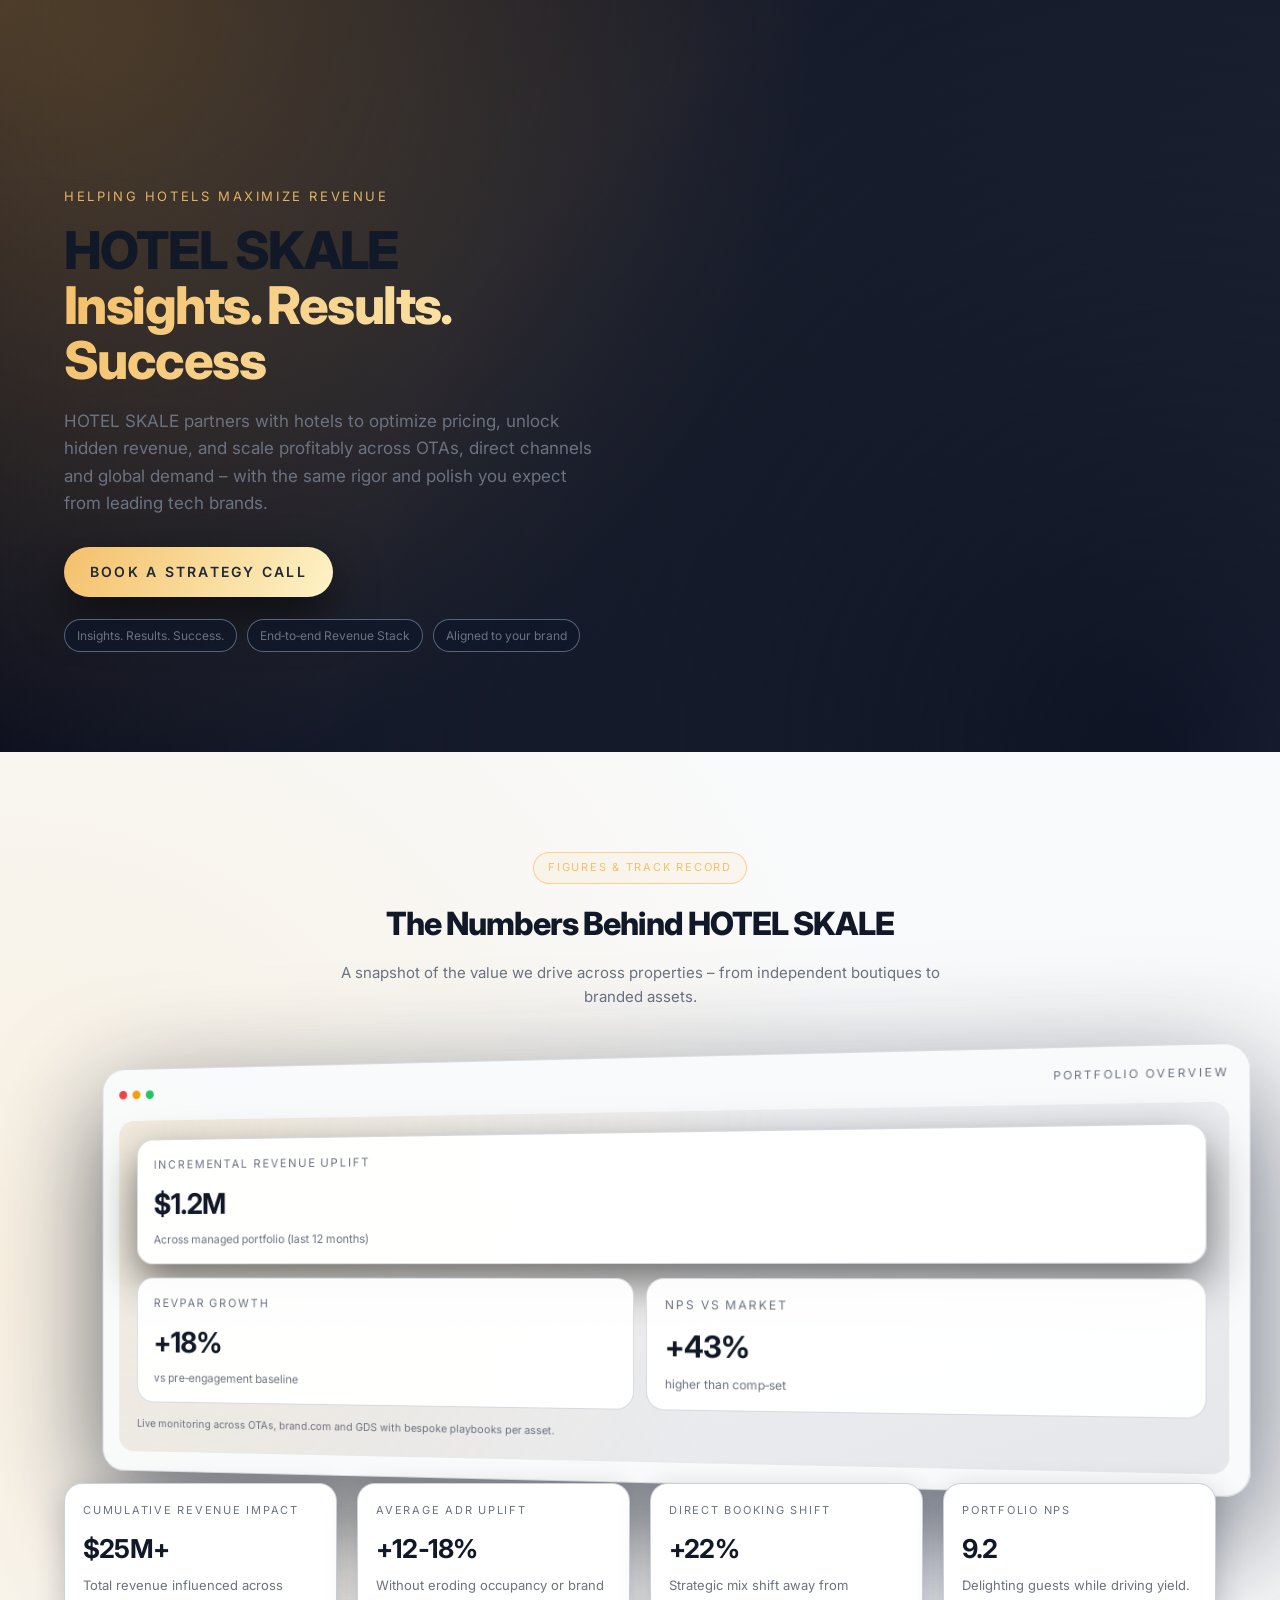
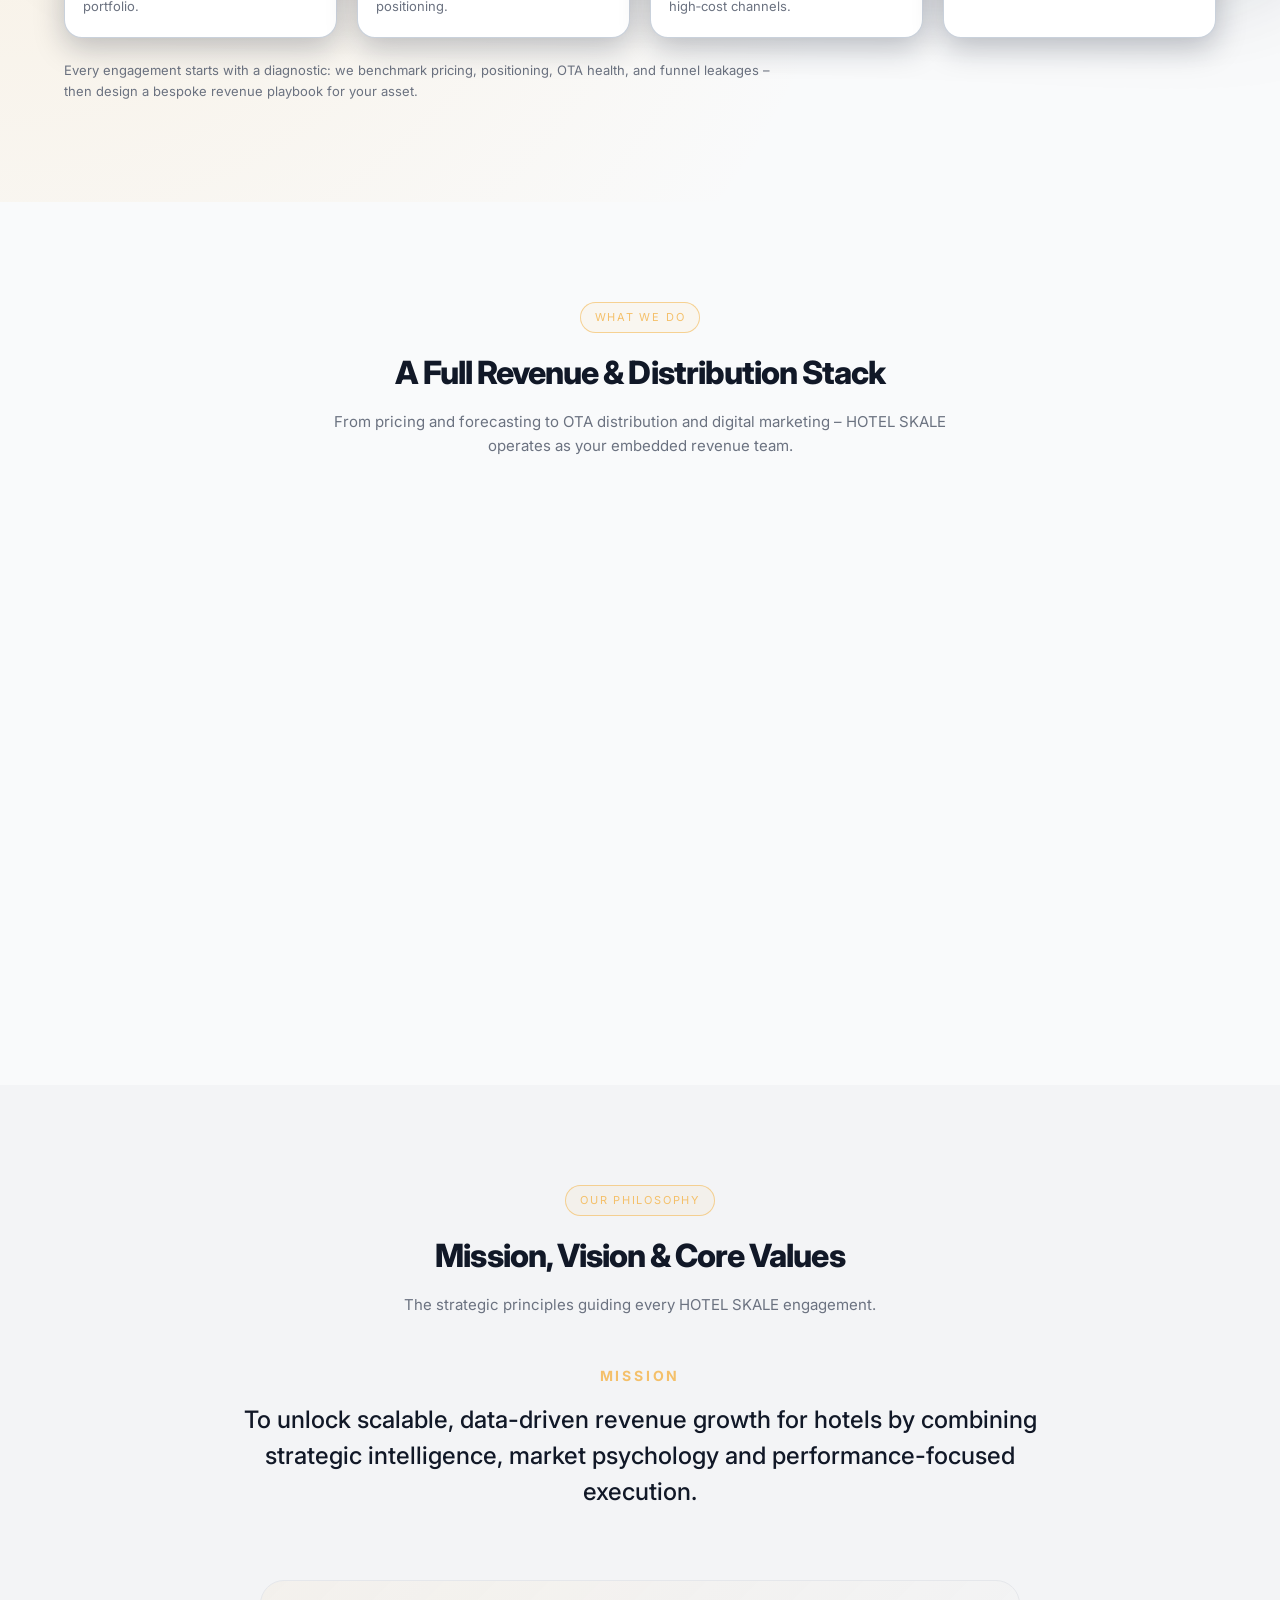
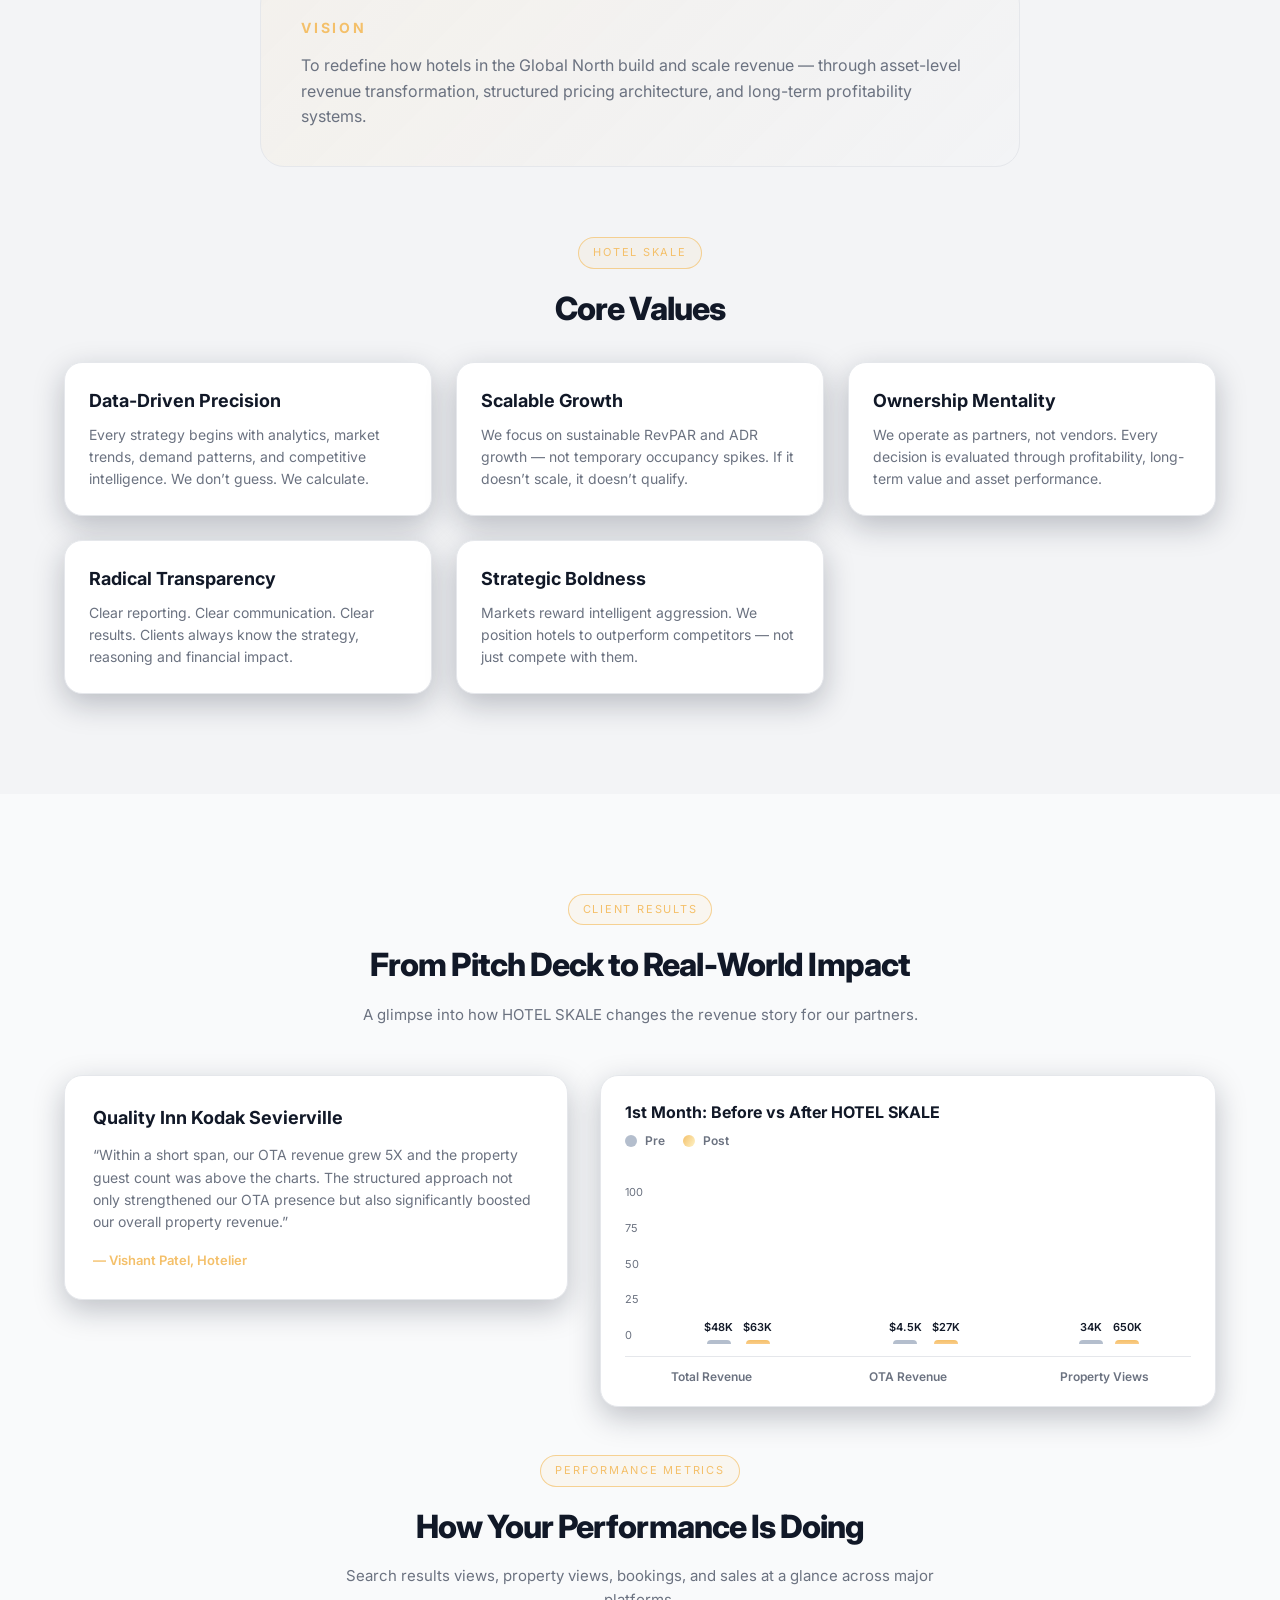
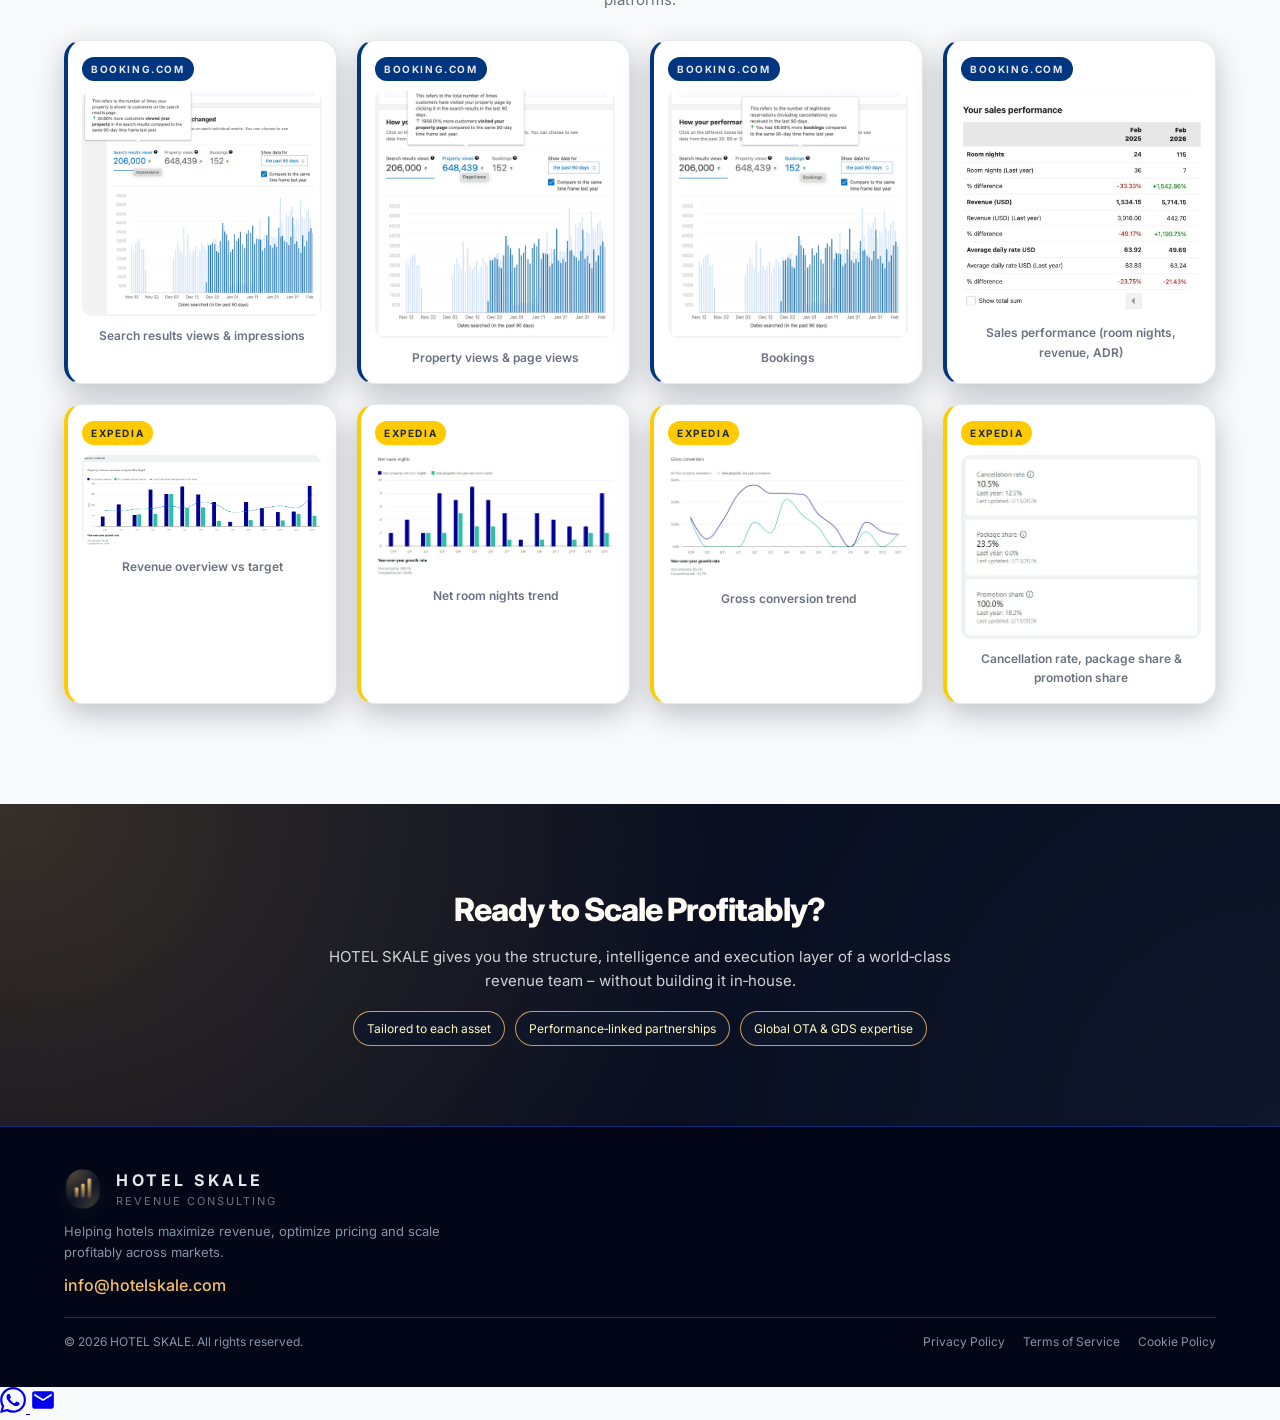
==== commit 02b4a744: "Fix UTF-8 encoding in revamped index.html" ====
--- a/index.html
+++ b/index.html
@@ -3,7 +3,7 @@
 <head>
     <meta charset="UTF-8">
     <meta name="viewport" content="width=device-width, initial-scale=1.0">
-    <title>Hotelskale â Revenue Consulting</title>
+    <title>Hotelskale – Revenue Consulting</title>
     <link rel="stylesheet" href="styles.css">
     <link rel="preconnect" href="https://fonts.googleapis.com">
     <link rel="preconnect" href="https://fonts.gstatic.com" crossorigin>
@@ -20,8 +20,8 @@
         <span class="logo-bar bar-2"></span>
         <span class="logo-bar bar-3"></span>
         <span class="logo-currency">$</span>
-        <span class="logo-currency">â¬</span>
-        <span class="logo-currency">Â£</span>
+        <span class="logo-currency">€</span>
+        <span class="logo-currency">£</span>
     </div>
     <div class="logo-text-group">
         <span class="logo-title">HOTEL SKALE</span>
@@ -68,7 +68,7 @@
                         </h1>
                         <p class="hero-description">
                             HOTEL SKALE partners with hotels to optimize pricing, unlock hidden revenue, and
-                            scale profitably across OTAs, direct channels and global demand â with the same
+                            scale profitably across OTAs, direct channels and global demand – with the same
                             rigor and polish you expect from leading tech brands.
                         </p>
                         <div class="hero-cta-row">
@@ -76,7 +76,7 @@
                         </div>
                         <div class="hero-pill-row">
                             <span>Insights. Results. Success.</span>
-                            <span>Endâtoâend Revenue Stack</span>
+                            <span>End‑to‑end Revenue Stack</span>
                             <span>Aligned to your brand</span>
                         </div>
                     </div>
@@ -92,7 +92,7 @@
                     <span class="section-label">Figures & Track Record</span>
                     <h2 class="section-title">The Numbers Behind HOTEL SKALE</h2>
                     <p class="section-description">
-                        A snapshot of the value we drive across properties â from independent boutiques to branded assets.
+                        A snapshot of the value we drive across properties – from independent boutiques to branded assets.
                     </p>
                 </div>
 
@@ -114,12 +114,12 @@
                                     <div class="dashboard-metric-card">
                                         <div class="metric-label">RevPAR Growth</div>
                                         <div class="metric-value">+18%</div>
-                                        <div class="metric-sub">vs preâengagement baseline</div>
+                                        <div class="metric-sub">vs pre‑engagement baseline</div>
                                     </div>
                                     <div class="dashboard-metric-card">
                                         <div class="metric-label">NPS vs Market</div>
                                         <div class="metric-value">+43%</div>
-                                        <div class="metric-sub">higher than compâset</div>
+                                        <div class="metric-sub">higher than comp‑set</div>
                                     </div>
                                 </div>
                                 <div class="dashboard-footnote">
@@ -136,13 +136,13 @@
                     </div>
                     <div class="figure-card">
                         <p class="figure-label">Average ADR Uplift</p>
-                        <p class="figure-value">+12â18%</p>
+                        <p class="figure-value">+12‑18%</p>
                         <p class="figure-sub">Without eroding occupancy or brand positioning.</p>
                     </div>
                     <div class="figure-card">
                         <p class="figure-label">Direct Booking Shift</p>
                         <p class="figure-value">+22%</p>
-                        <p class="figure-sub">Strategic mix shift away from highâcost channels.</p>
+                        <p class="figure-sub">Strategic mix shift away from high‑cost channels.</p>
                     </div>
                     <div class="figure-card">
                         <p class="figure-label">Portfolio NPS</p>
@@ -152,7 +152,7 @@
                 </div>
 
                 <div class="figures-footnote">
-                    Every engagement starts with a diagnostic: we benchmark pricing, positioning, OTA health, and funnel leakages â
+                    Every engagement starts with a diagnostic: we benchmark pricing, positioning, OTA health, and funnel leakages –
                     then design a bespoke revenue playbook for your asset.
                 </div>
             </div>
@@ -165,7 +165,7 @@
                     <span class="section-label">What We Do</span>
                     <h2 class="section-title">A Full Revenue & Distribution Stack</h2>
                     <p class="section-description">
-                        From pricing and forecasting to OTA distribution and digital marketing â HOTEL SKALE operates as your
+                        From pricing and forecasting to OTA distribution and digital marketing – HOTEL SKALE operates as your
                         embedded revenue team.
                     </p>
                 </div>
@@ -175,9 +175,9 @@
                         <div class="feature-icon">
                             <span class="feature-icon-glyph">ADR</span>
                         </div>
-                        <h3 class="feature-title">AIâGuided ADR Strategy</h3>
+                        <h3 class="feature-title">AI‑Guided ADR Strategy</h3>
                         <p class="feature-description">
-                            Dynamic price architecture tuned by demand curves, compâset, events and booking pace to unlock premium ADR without sacrificing occupancy.
+                            Dynamic price architecture tuned by demand curves, comp‑set, events and booking pace to unlock premium ADR without sacrificing occupancy.
                         </p>
                     </article>
 
@@ -187,7 +187,7 @@
                         </div>
                         <h3 class="feature-title">Revenue Intelligence Suite</h3>
                         <p class="feature-description">
-                            Alwaysâon dashboards and alerts surfacing rate parity issues, demand spikes, and opportunity windows across markets.
+                            Always‑on dashboards and alerts surfacing rate parity issues, demand spikes, and opportunity windows across markets.
                         </p>
                     </article>
 
@@ -207,7 +207,7 @@
                         </div>
                         <h3 class="feature-title">Forecasting & Predictive Analytics</h3>
                         <p class="feature-description">
-                            Forwardâlooking demand, segment and channel forecasts that inform pricing, staffing and marketing budgets.
+                            Forward‑looking demand, segment and channel forecasts that inform pricing, staffing and marketing budgets.
                         </p>
                     </article>
 
@@ -227,7 +227,7 @@
                         </div>
                         <h3 class="feature-title">Digital Marketing for Revenue</h3>
                         <p class="feature-description">
-                            Performanceâdriven campaigns across Google, Meta and OTAs with creative built for revenue outcomes, not vanity metrics.
+                            Performance‑driven campaigns across Google, Meta and OTAs with creative built for revenue outcomes, not vanity metrics.
                         </p>
                     </article>
                 </div>
@@ -266,7 +266,7 @@
         <h3 class="mv-heading">Vision</h3>
 
         <p>
-            To redefine how hotels in the Global North build and scale revenue â
+            To redefine how hotels in the Global North build and scale revenue —
             through asset-level revenue transformation, structured pricing architecture,
             and long-term profitability systems.
         </p>
@@ -286,15 +286,15 @@
                 <h3>Data-Driven Precision</h3>
                 <p>
                     Every strategy begins with analytics, market trends, demand patterns,
-                    and competitive intelligence. We donât guess. We calculate.
+                    and competitive intelligence. We don’t guess. We calculate.
                 </p>
             </div>
 
             <div class="value-card">
                 <h3>Scalable Growth</h3>
                 <p>
-                    We focus on sustainable RevPAR and ADR growth â not temporary occupancy spikes.
-                    If it doesnât scale, it doesnât qualify.
+                    We focus on sustainable RevPAR and ADR growth — not temporary occupancy spikes.
+                    If it doesn’t scale, it doesn’t qualify.
                 </p>
             </div>
 
@@ -318,7 +318,7 @@
                 <h3>Strategic Boldness</h3>
                 <p>
                     Markets reward intelligent aggression. We position hotels to outperform
-                    competitors â not just compete with them.
+                    competitors — not just compete with them.
                 </p>
             </div>
 
@@ -331,7 +331,7 @@
             <div class="container">
                 <div class="section-header center">
                     <span class="section-label">Client Results</span>
-                    <h2 class="section-title">From Pitch Deck to RealâWorld Impact</h2>
+                    <h2 class="section-title">From Pitch Deck to Real‑World Impact</h2>
                     <p class="section-description">
                         A glimpse into how HOTEL SKALE changes the revenue story for our partners.
                     </p>
@@ -341,10 +341,10 @@
                     <article class="testimonies-card">
                         <h3 class="testimonies-card-property">Quality Inn Kodak Sevierville</h3>
                         <p class="testimonies-card-quote">
-                            âWithin a short span, our OTA revenue grew 5X and the property guest count was above the charts.
-                            The structured approach not only strengthened our OTA presence but also significantly boosted our overall property revenue.â
-                        </p>
-                        <p class="testimonies-card-attribution">â Vishant Patel, Hotelier</p>
+                            “Within a short span, our OTA revenue grew 5X and the property guest count was above the charts.
+                            The structured approach not only strengthened our OTA presence but also significantly boosted our overall property revenue.”
+                        </p>
+                        <p class="testimonies-card-attribution">— Vishant Patel, Hotelier</p>
                     </article>
 
                     <div class="testimonies-histogram">
@@ -434,7 +434,7 @@
                     </div>
                     <div class="performance-metrics-item metric-source-booking">
                         <span class="metric-source-badge">Booking.com</span>
-                        <img src="performance-sales.png" alt="Sales performance â room nights, revenue, average daily rate" class="performance-metrics-img">
+                        <img src="performance-sales.png" alt="Sales performance – room nights, revenue, average daily rate" class="performance-metrics-img">
                         <p class="performance-metrics-caption">Sales performance (room nights, revenue, ADR)</p>
                     </div>
                     <div class="performance-metrics-item metric-source-expedia">
@@ -470,11 +470,11 @@
                 <div class="cta-content">
                     <h2 class="cta-title">Ready to Scale Profitably?</h2>
                     <p class="cta-description">
-                        HOTEL SKALE gives you the structure, intelligence and execution layer of a worldâclass revenue team â without building it inâhouse.
+                        HOTEL SKALE gives you the structure, intelligence and execution layer of a world‑class revenue team – without building it in‑house.
                     </p>
                     <div class="cta-badge-row">
                         <span>Tailored to each asset</span>
-                        <span>Performanceâlinked partnerships</span>
+                        <span>Performance‑linked partnerships</span>
                         <span>Global OTA & GDS expertise</span>
                     </div>
                 </div>
@@ -517,21 +517,17 @@
         </div>
     </footer>
 
-    <!-- EmailJS SDK -->
+
     
     <script src="script.js"></script>
 
     <!-- Floating Contact Buttons -->
     <div class="floating-contacts">
         <a href="https://wa.me/447700900000?text=Hi%20Hotel%20Skale%2C%20I%20would%20like%20to%20book%20a%20strategy%20call." class="floating-btn floating-whatsapp" target="_blank" rel="noopener" aria-label="Chat on WhatsApp">
-            <svg xmlns="http://www.w3.org/2000/svg" viewBox="0 0 24 24" fill="currentColor" width="26" height="26">
-                <path d="M17.472 14.382c-.297-.149-1.758-.867-2.03-.967-.273-.099-.471-.148-.67.15-.197.297-.767.966-.94 1.164-.173.199-.347.223-.644.075-.297-.15-1.255-.463-2.39-1.475-.883-.788-1.48-1.761-1.653-2.059-.173-.297-.018-.458.13-.606.134-.133.298-.347.446-.52.149-.174.198-.298.298-.497.099-.198.05-.371-.025-.52-.075-.149-.669-1.612-.916-2.207-.242-.579-.487-.5-.669-.51-.173-.008-.371-.01-.57-.01-.198 0-.52.074-.792.372-.272.297-1.04 1.016-1.04 2.479 0 1.462 1.065 2.875 1.213 3.074.149.198 2.096 3.2 5.077 4.487.709.306 1.262.489 1.694.625.712.227 1.36.195 1.871.118.571-.085 1.758-.719 2.006-1.413.248-.694.248-1.289.173-1.413-.074-.124-.272-.198-.57-.347m-5.421 7.403h-.004a9.87 9.87 0 01-5.031-1.378l-.361-.214-3.741.982.998-3.648-.235-.374a9.86 9.86 0 01-1.51-5.26c.001-5.45 4.436-9.884 9.888-9.884 2.64 0 5.122 1.03 6.988 2.898a9.825 9.825 0 012.893 6.994c-.003 5.45-4.437 9.884-9.885 9.884m8.413-18.297A11.815 11.815 0 0012.05 0C5.495 0 .16 5.335.157 11.892c0 2.096.547 4.142 1.588 5.945L.057 24l6.305-1.654a11.882 11.882 0 005.683 1.448h.005c6.554 0 11.89-5.335 11.893-11.893a11.821 11.821 0 00-3.48-8.413z"/>
-            </svg>
+            <svg xmlns="http://www.w3.org/2000/svg" viewBox="0 0 24 24" fill="currentColor" width="26" height="26"><path d="M17.472 14.382c-.297-.149-1.758-.867-2.03-.967-.273-.099-.471-.148-.67.15-.197.297-.767.966-.94 1.164-.173.199-.347.223-.644.075-.297-.15-1.255-.463-2.39-1.475-.883-.788-1.48-1.761-1.653-2.059-.173-.297-.018-.458.13-.606.134-.133.298-.347.446-.52.149-.174.198-.298.298-.497.099-.198.05-.371-.025-.52-.075-.149-.669-1.612-.916-2.207-.242-.579-.487-.5-.669-.51-.173-.008-.371-.01-.57-.01-.198 0-.52.074-.792.372-.272.297-1.04 1.016-1.04 2.479 0 1.462 1.065 2.875 1.213 3.074.149.198 2.096 3.2 5.077 4.487.709.306 1.262.489 1.694.625.712.227 1.36.195 1.871.118.571-.085 1.758-.719 2.006-1.413.248-.694.248-1.289.173-1.413-.074-.124-.272-.198-.57-.347m-5.421 7.403h-.004a9.87 9.87 0 01-5.031-1.378l-.361-.214-3.741.982.998-3.648-.235-.374a9.86 9.86 0 01-1.51-5.26c.001-5.45 4.436-9.884 9.888-9.884 2.64 0 5.122 1.03 6.988 2.898a9.825 9.825 0 012.893 6.994c-.003 5.45-4.437 9.884-9.885 9.884m8.413-18.297A11.815 11.815 0 0012.05 0C5.495 0 .16 5.335.157 11.892c0 2.096.547 4.142 1.588 5.945L.057 24l6.305-1.654a11.882 11.882 0 005.683 1.448h.005c6.554 0 11.89-5.335 11.893-11.893a11.821 11.821 0 00-3.48-8.413z"/></svg>
         </a>
         <a href="mailto:info@hotelskale.com?subject=Strategy%20Call%20Request" class="floating-btn floating-email" aria-label="Send us an email">
-            <svg xmlns="http://www.w3.org/2000/svg" viewBox="0 0 24 24" fill="currentColor" width="26" height="26">
-                <path d="M20 4H4c-1.1 0-1.99.9-1.99 2L2 18c0 1.1.9 2 2 2h16c1.1 0 2-.9 2-2V6c0-1.1-.9-2-2-2zm0 4l-8 5-8-5V6l8 5 8-5v2z"/>
-            </svg>
+            <svg xmlns="http://www.w3.org/2000/svg" viewBox="0 0 24 24" fill="currentColor" width="26" height="26"><path d="M20 4H4c-1.1 0-1.99.9-1.99 2L2 18c0 1.1.9 2 2 2h16c1.1 0 2-.9 2-2V6c0-1.1-.9-2-2-2zm0 4l-8 5-8-5V6l8 5 8-5v2z"/></svg>
         </a>
     </div>
 </body>
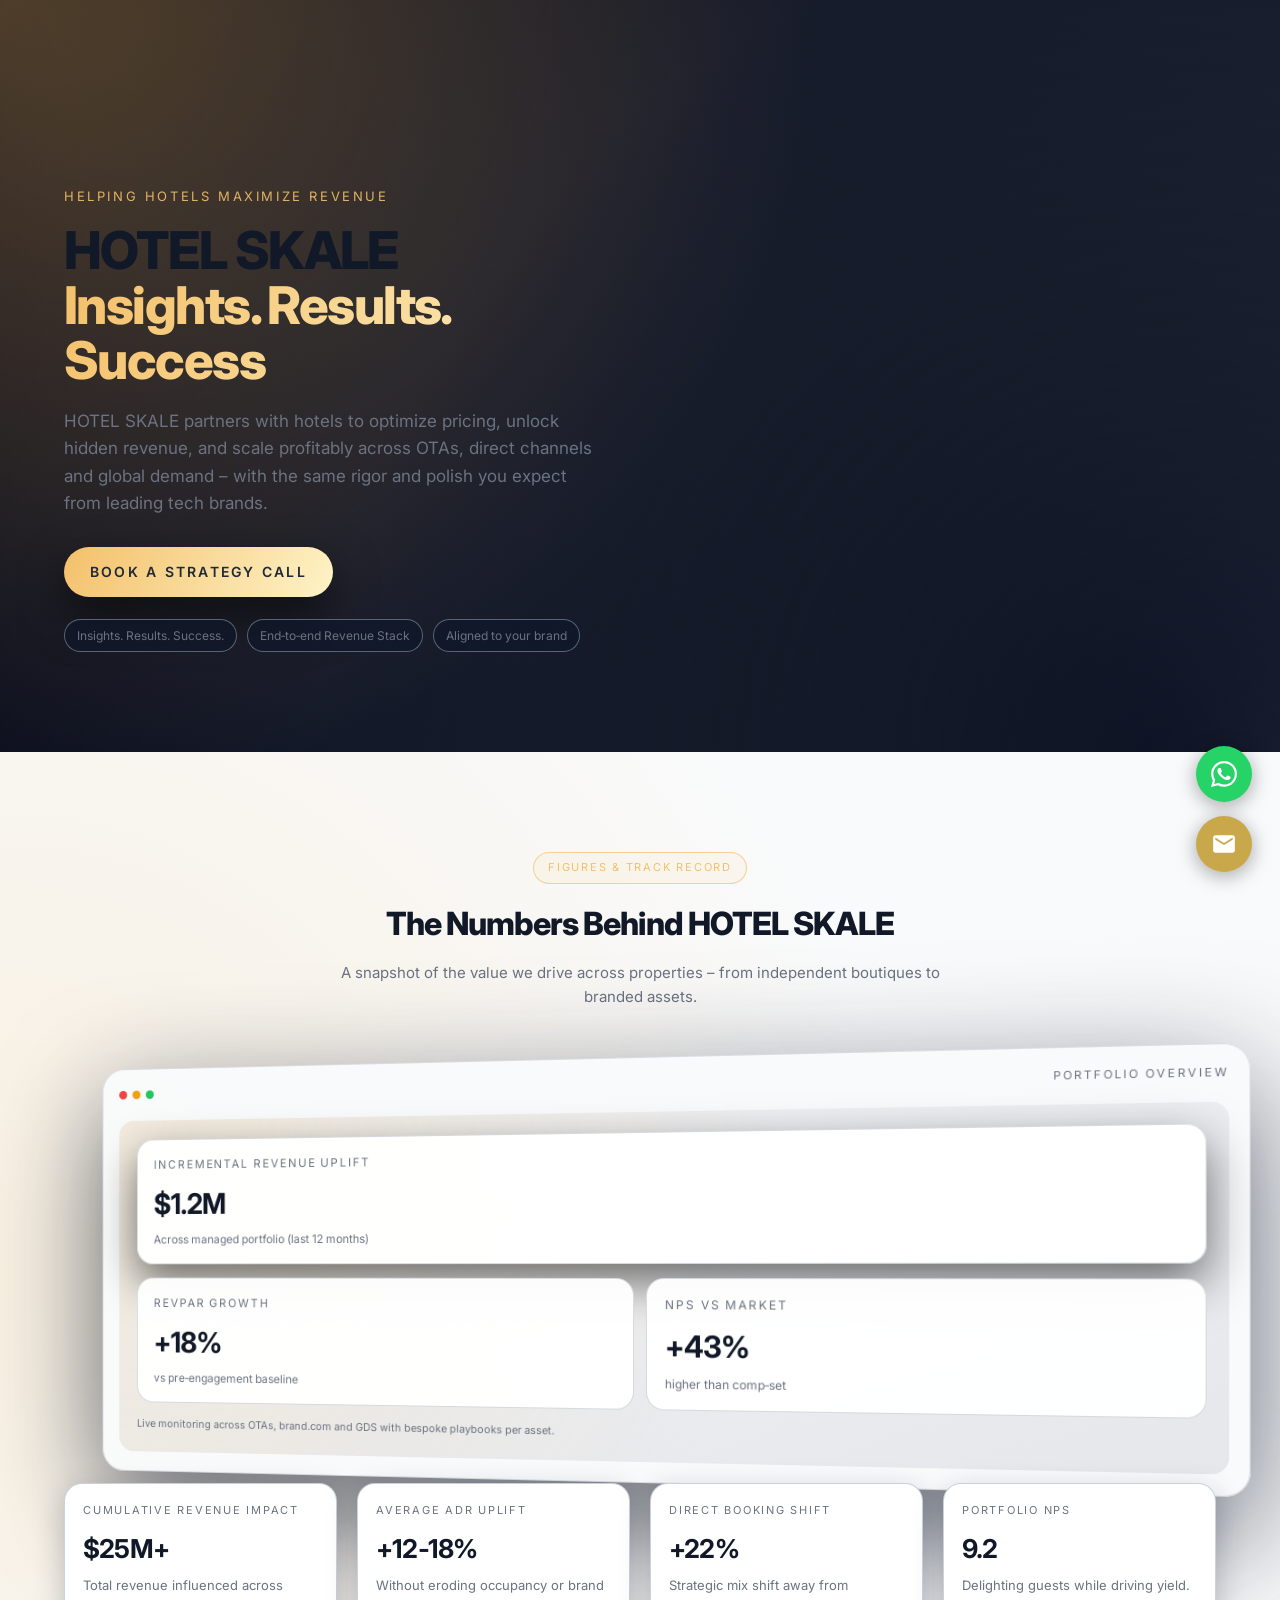
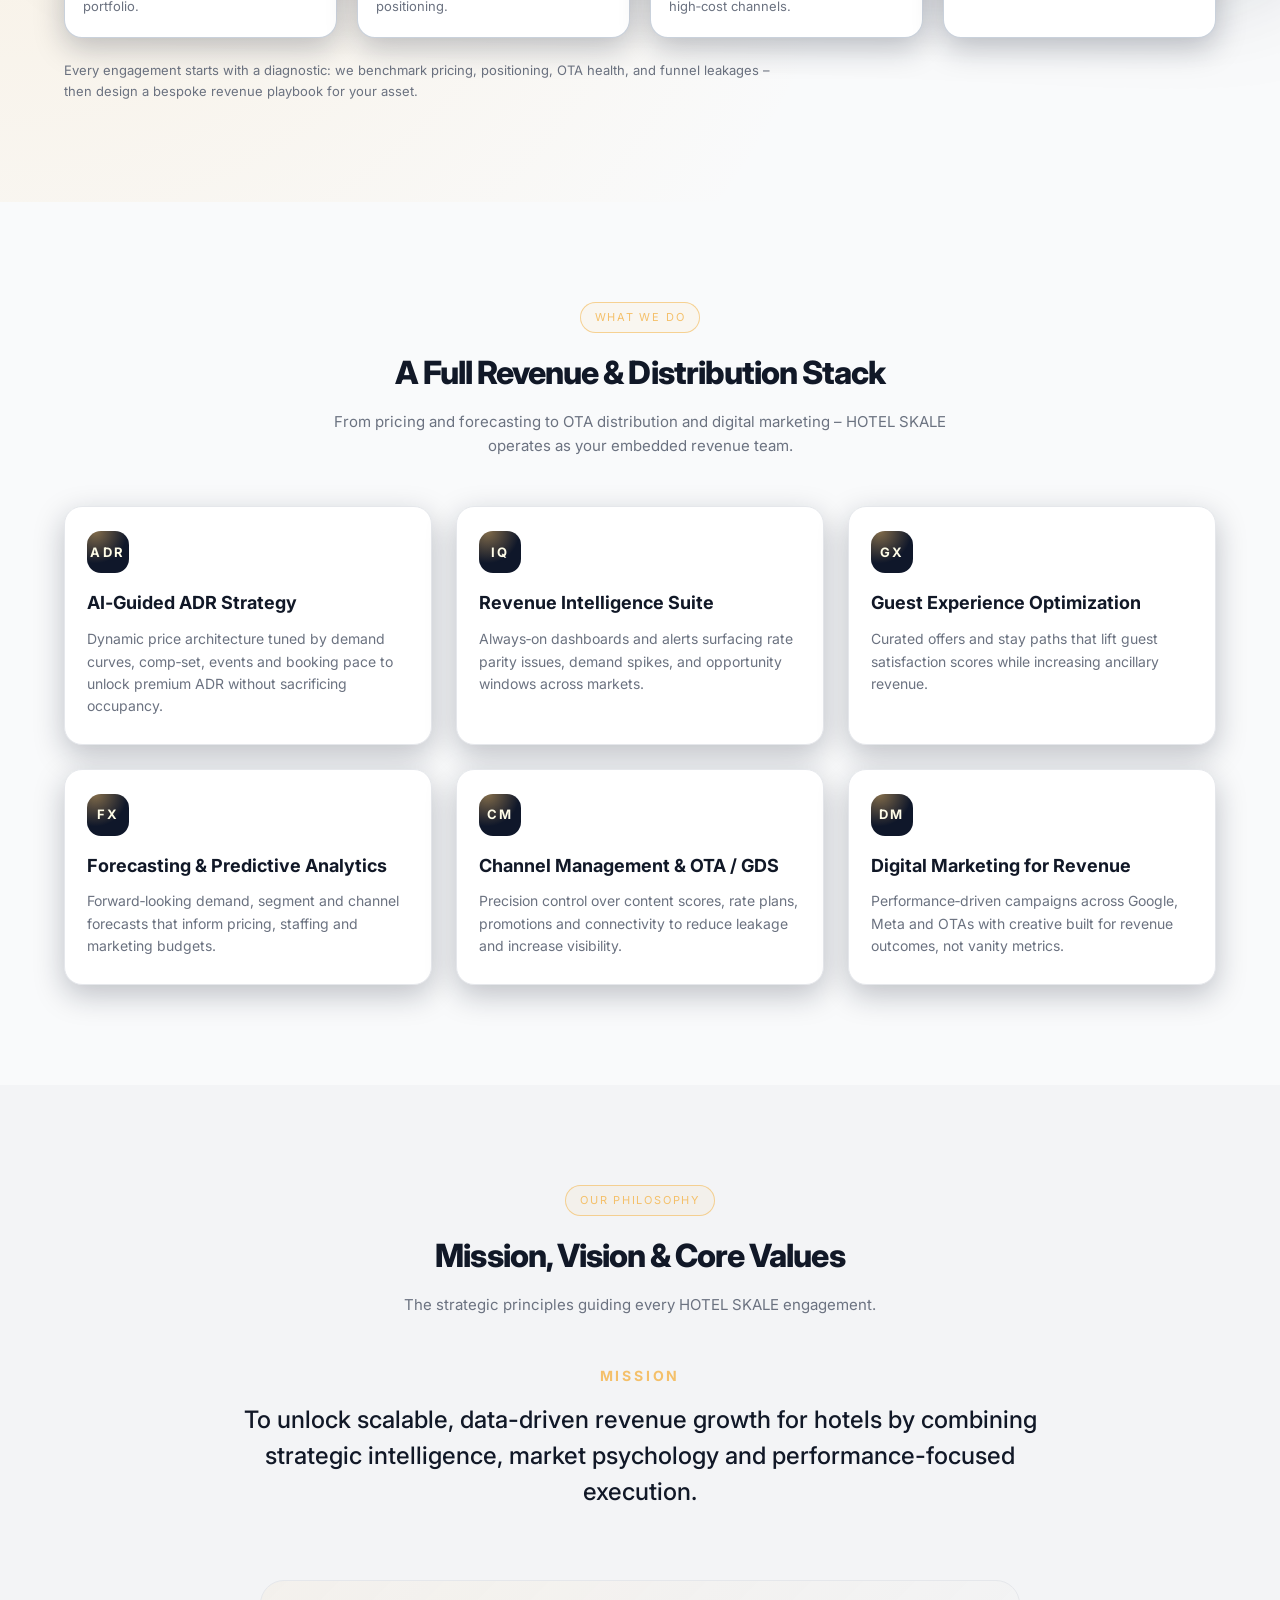
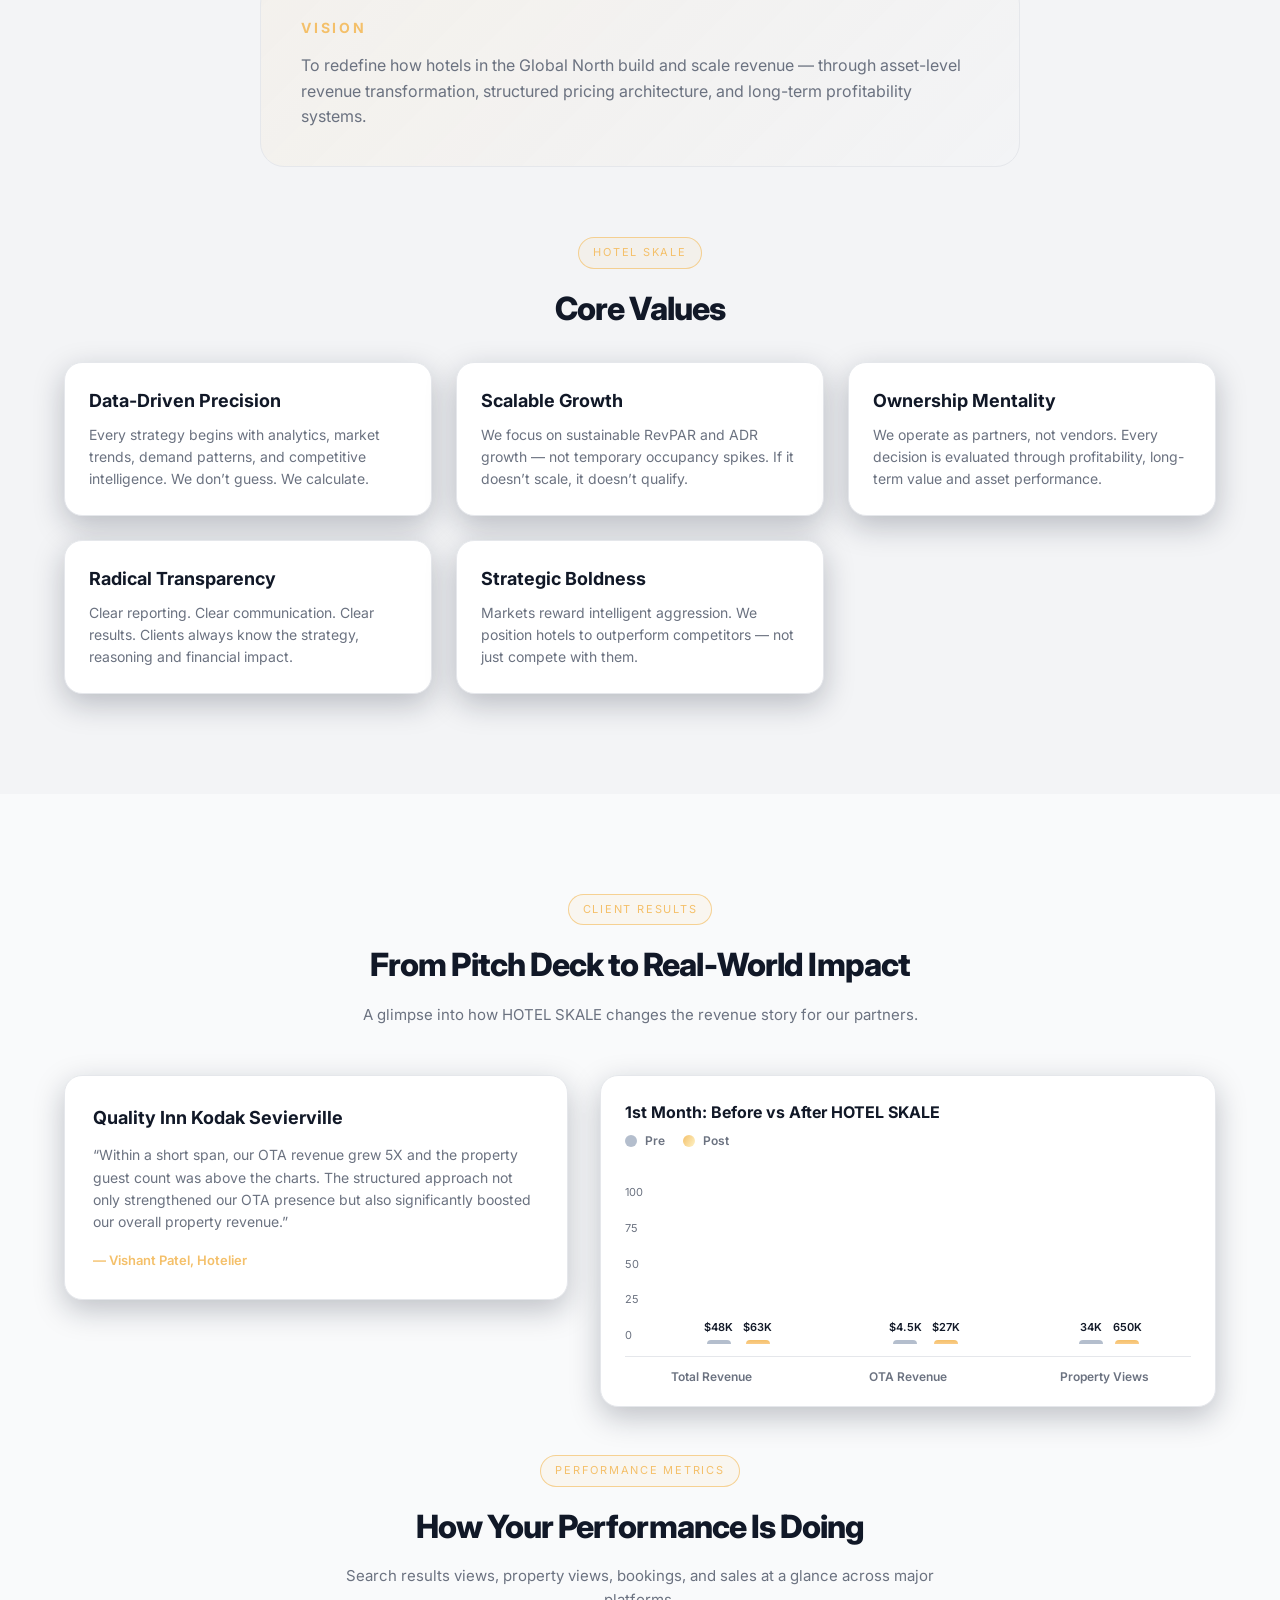
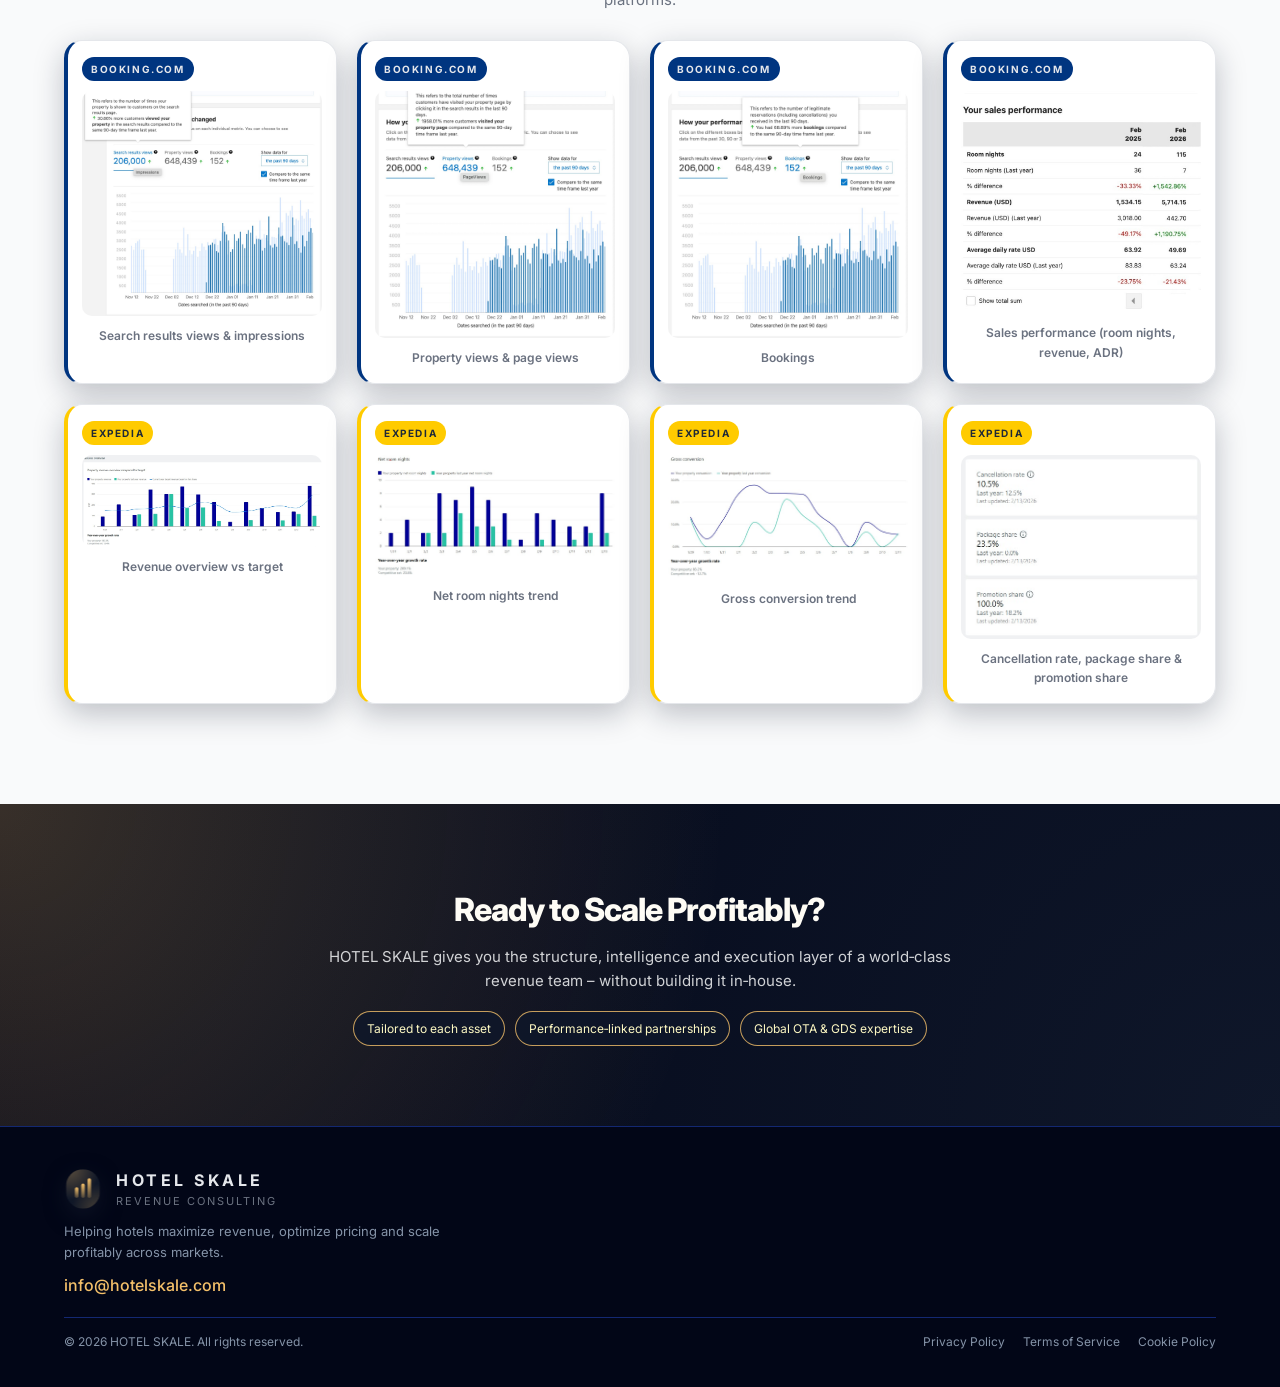
==== commit 7c3d66ad: "Update WhatsApp contact number in index.html" ====
--- a/index.html
+++ b/index.html
@@ -72,7 +72,7 @@
                             rigor and polish you expect from leading tech brands.
                         </p>
                         <div class="hero-cta-row">
-                            <a href="https://wa.me/447700900000?text=Hi%20Hotel%20Skale%2C%20I%20would%20like%20to%20book%20a%20strategy%20call." class="btn-primary-large" target="_blank" rel="noopener">Book a Strategy Call</a>
+                            <a href="https://wa.me/15756055587?text=Hi%20Hotel%20Skale%2C%20I%20would%20like%20to%20book%20a%20strategy%20call." class="btn-primary-large" target="_blank" rel="noopener">Book a Strategy Call</a>
                         </div>
                         <div class="hero-pill-row">
                             <span>Insights. Results. Success.</span>
@@ -523,7 +523,7 @@
 
     <!-- Floating Contact Buttons -->
     <div class="floating-contacts">
-        <a href="https://wa.me/447700900000?text=Hi%20Hotel%20Skale%2C%20I%20would%20like%20to%20book%20a%20strategy%20call." class="floating-btn floating-whatsapp" target="_blank" rel="noopener" aria-label="Chat on WhatsApp">
+        <a href="https://wa.me/15756055587?text=Hi%20Hotel%20Skale%2C%20I%20would%20like%20to%20book%20a%20strategy%20call." class="floating-btn floating-whatsapp" target="_blank" rel="noopener" aria-label="Chat on WhatsApp">
             <svg xmlns="http://www.w3.org/2000/svg" viewBox="0 0 24 24" fill="currentColor" width="26" height="26"><path d="M17.472 14.382c-.297-.149-1.758-.867-2.03-.967-.273-.099-.471-.148-.67.15-.197.297-.767.966-.94 1.164-.173.199-.347.223-.644.075-.297-.15-1.255-.463-2.39-1.475-.883-.788-1.48-1.761-1.653-2.059-.173-.297-.018-.458.13-.606.134-.133.298-.347.446-.52.149-.174.198-.298.298-.497.099-.198.05-.371-.025-.52-.075-.149-.669-1.612-.916-2.207-.242-.579-.487-.5-.669-.51-.173-.008-.371-.01-.57-.01-.198 0-.52.074-.792.372-.272.297-1.04 1.016-1.04 2.479 0 1.462 1.065 2.875 1.213 3.074.149.198 2.096 3.2 5.077 4.487.709.306 1.262.489 1.694.625.712.227 1.36.195 1.871.118.571-.085 1.758-.719 2.006-1.413.248-.694.248-1.289.173-1.413-.074-.124-.272-.198-.57-.347m-5.421 7.403h-.004a9.87 9.87 0 01-5.031-1.378l-.361-.214-3.741.982.998-3.648-.235-.374a9.86 9.86 0 01-1.51-5.26c.001-5.45 4.436-9.884 9.888-9.884 2.64 0 5.122 1.03 6.988 2.898a9.825 9.825 0 012.893 6.994c-.003 5.45-4.437 9.884-9.885 9.884m8.413-18.297A11.815 11.815 0 0012.05 0C5.495 0 .16 5.335.157 11.892c0 2.096.547 4.142 1.588 5.945L.057 24l6.305-1.654a11.882 11.882 0 005.683 1.448h.005c6.554 0 11.89-5.335 11.893-11.893a11.821 11.821 0 00-3.48-8.413z"/></svg>
         </a>
         <a href="mailto:info@hotelskale.com?subject=Strategy%20Call%20Request" class="floating-btn floating-email" aria-label="Send us an email">
--- a/styles.css
+++ b/styles.css
@@ -1447,3 +1447,69 @@
 }
 /* Original content of styles.css before recent changes */
 /* Add your original CSS styles here */
+
+
+/* ===== FLOATING CONTACT BUTTONS ===== */
+.floating-contacts {
+    position: fixed;
+    bottom: 28px;
+    right: 28px;
+    display: flex;
+    flex-direction: column;
+    gap: 14px;
+    z-index: 9999;
+}
+
+.floating-btn {
+    display: flex;
+    align-items: center;
+    justify-content: center;
+    width: 56px;
+    height: 56px;
+    border-radius: 50%;
+    color: #fff;
+    text-decoration: none;
+    box-shadow: 0 4px 20px rgba(0, 0, 0, 0.35);
+    transition: transform 0.2s ease, box-shadow 0.2s ease;
+    cursor: pointer;
+}
+
+.floating-btn:hover {
+    transform: scale(1.12) translateY(-2px);
+    box-shadow: 0 8px 28px rgba(0, 0, 0, 0.45);
+}
+
+.floating-whatsapp {
+    background: #25D366;
+    animation: floating-pulse 2.5s infinite;
+}
+
+.floating-whatsapp:hover {
+    background: #1ebe59;
+}
+
+.floating-email {
+    background: #c9a84c;
+}
+
+.floating-email:hover {
+    background: #b8943f;
+}
+
+@keyframes floating-pulse {
+    0% { box-shadow: 0 0 0 0 rgba(37, 211, 102, 0.5); }
+    70% { box-shadow: 0 0 0 12px rgba(37, 211, 102, 0); }
+    100% { box-shadow: 0 0 0 0 rgba(37, 211, 102, 0); }
+}
+
+@media (max-width: 600px) {
+    .floating-contacts {
+        bottom: 18px;
+        right: 16px;
+        gap: 10px;
+    }
+    .floating-btn {
+        width: 50px;
+        height: 50px;
+    }
+}
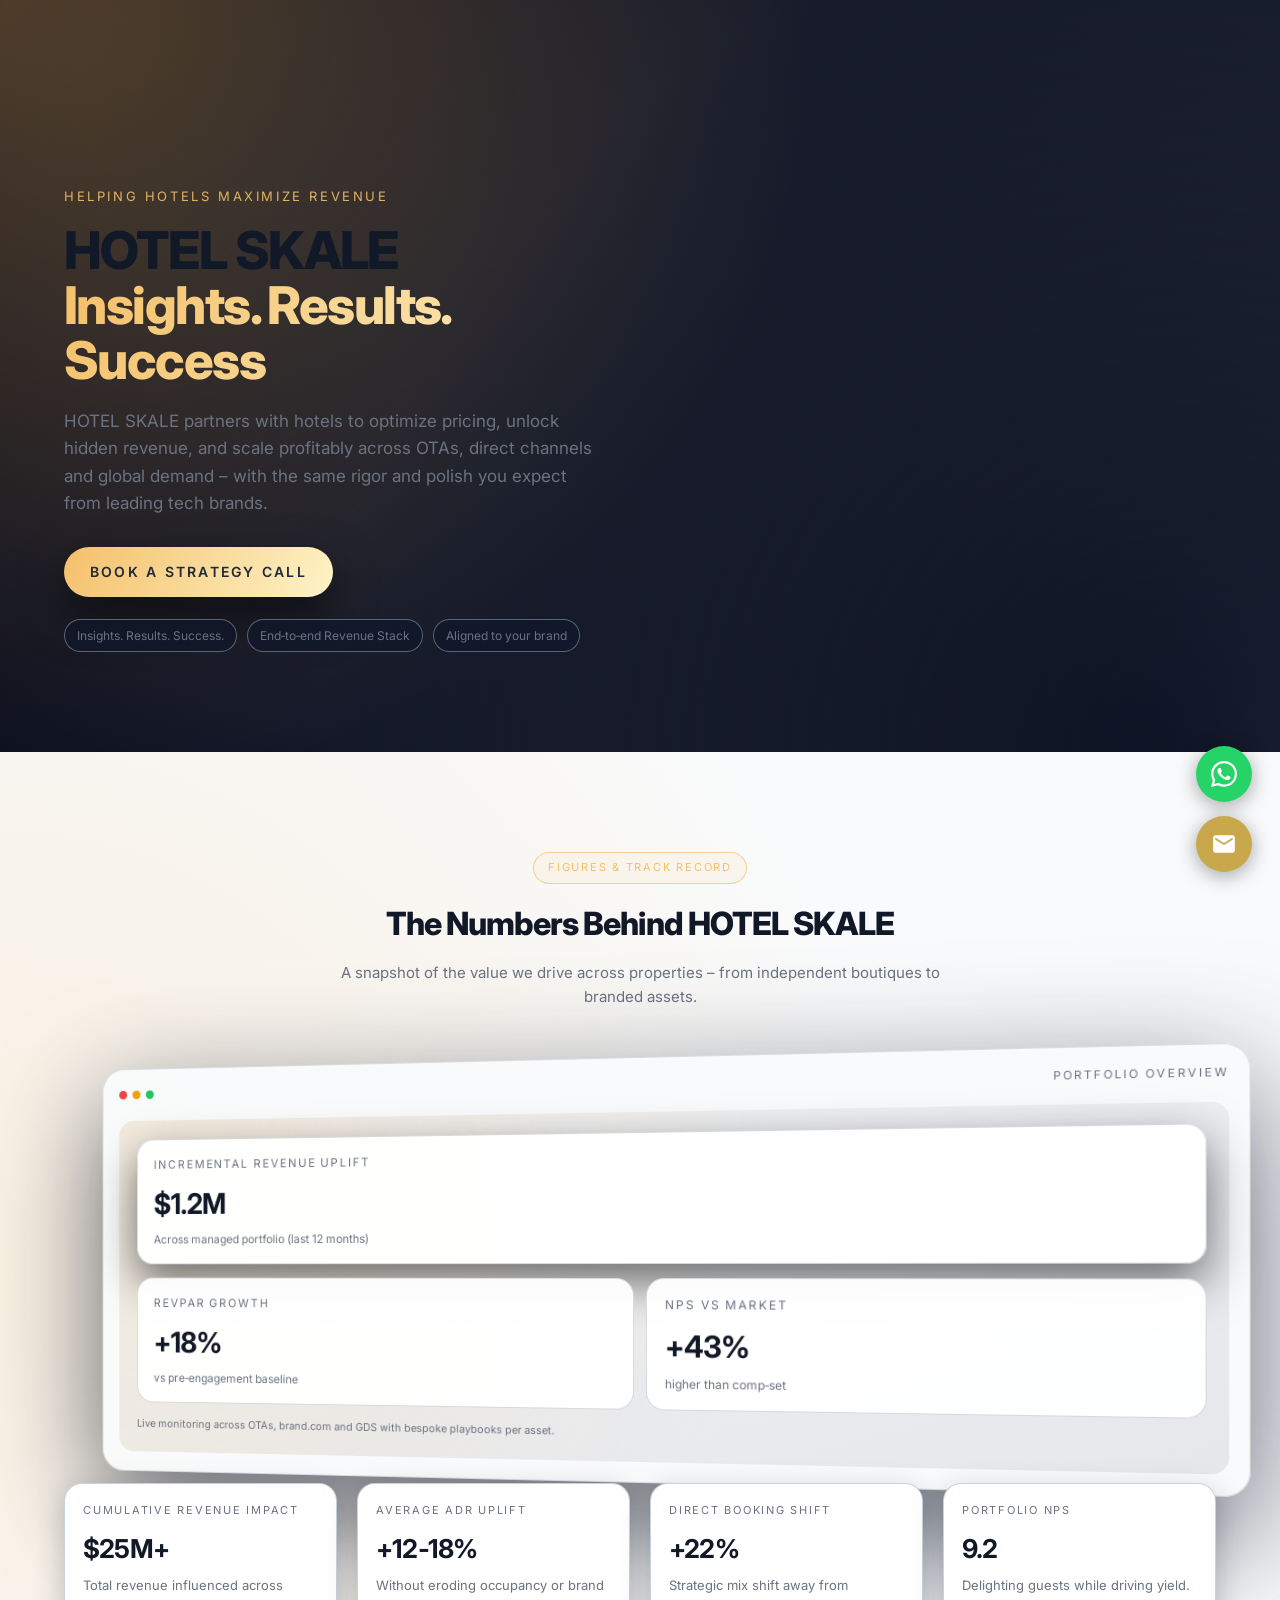
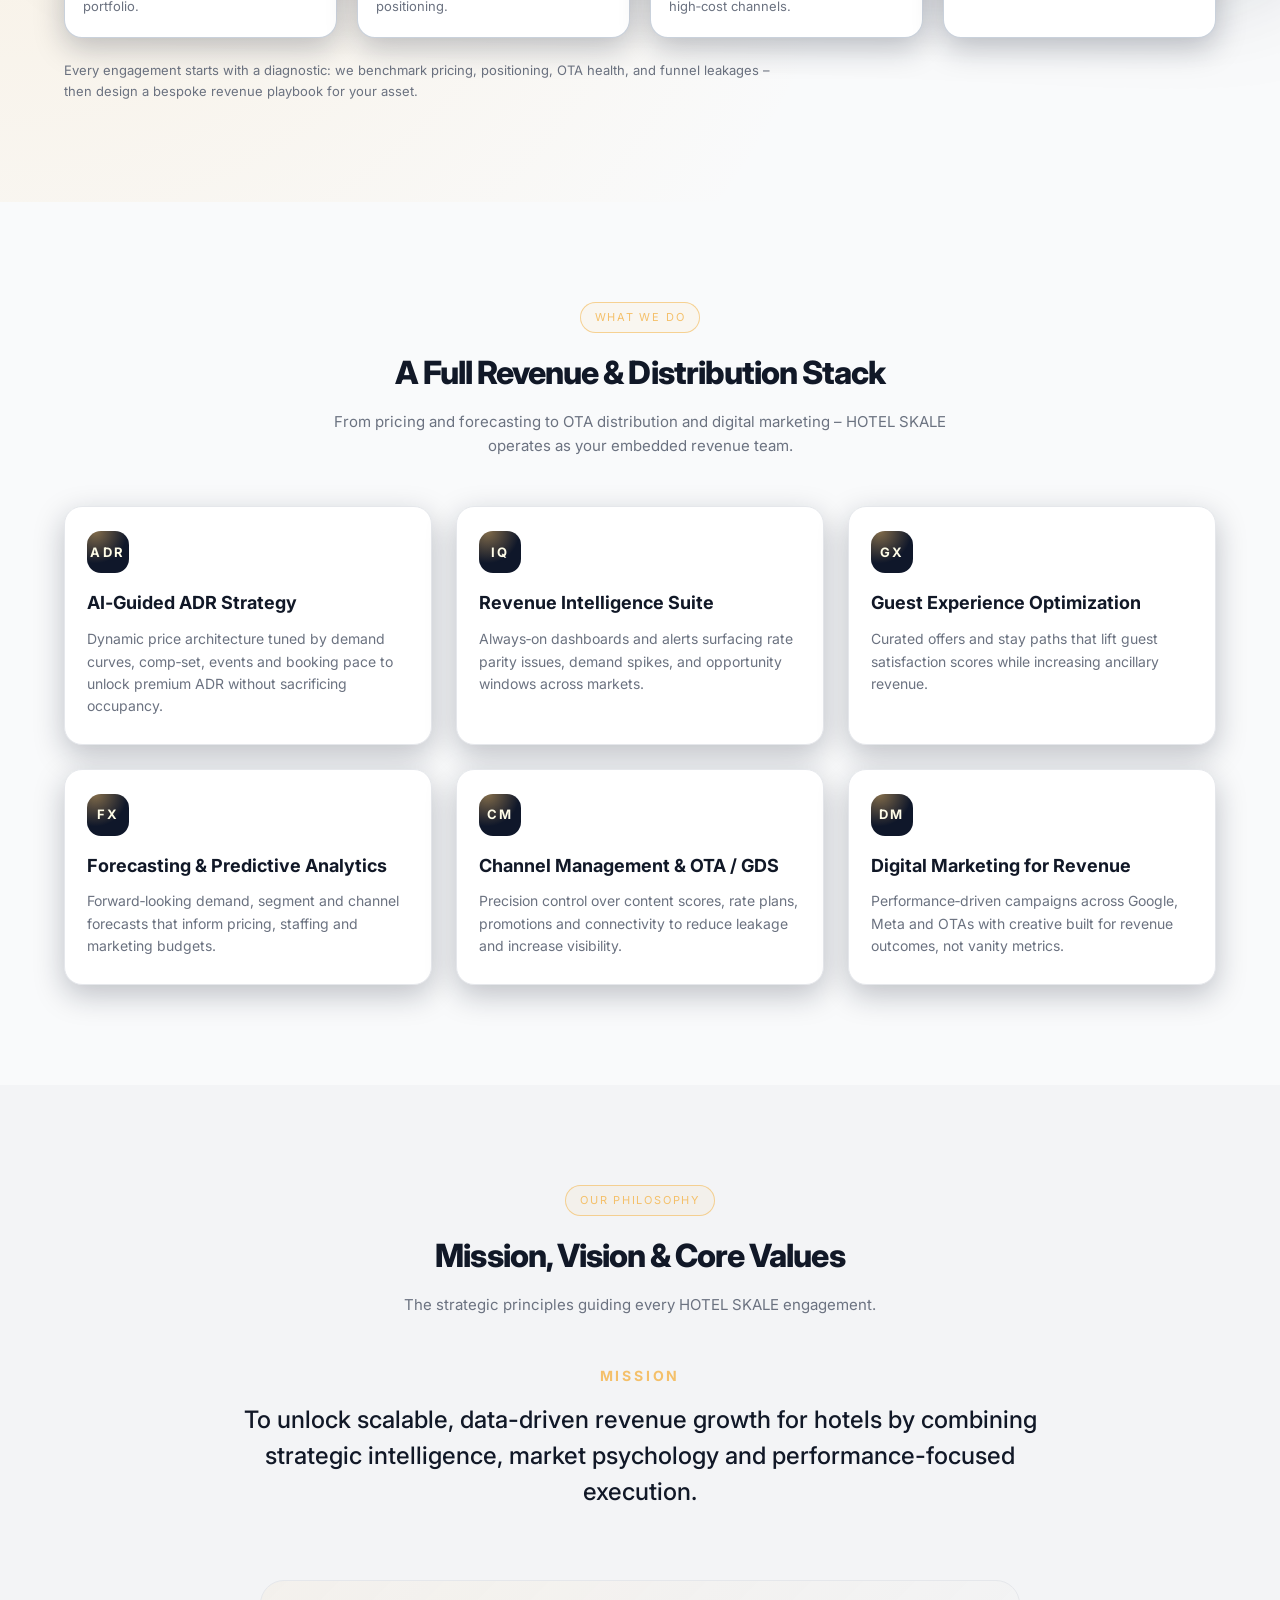
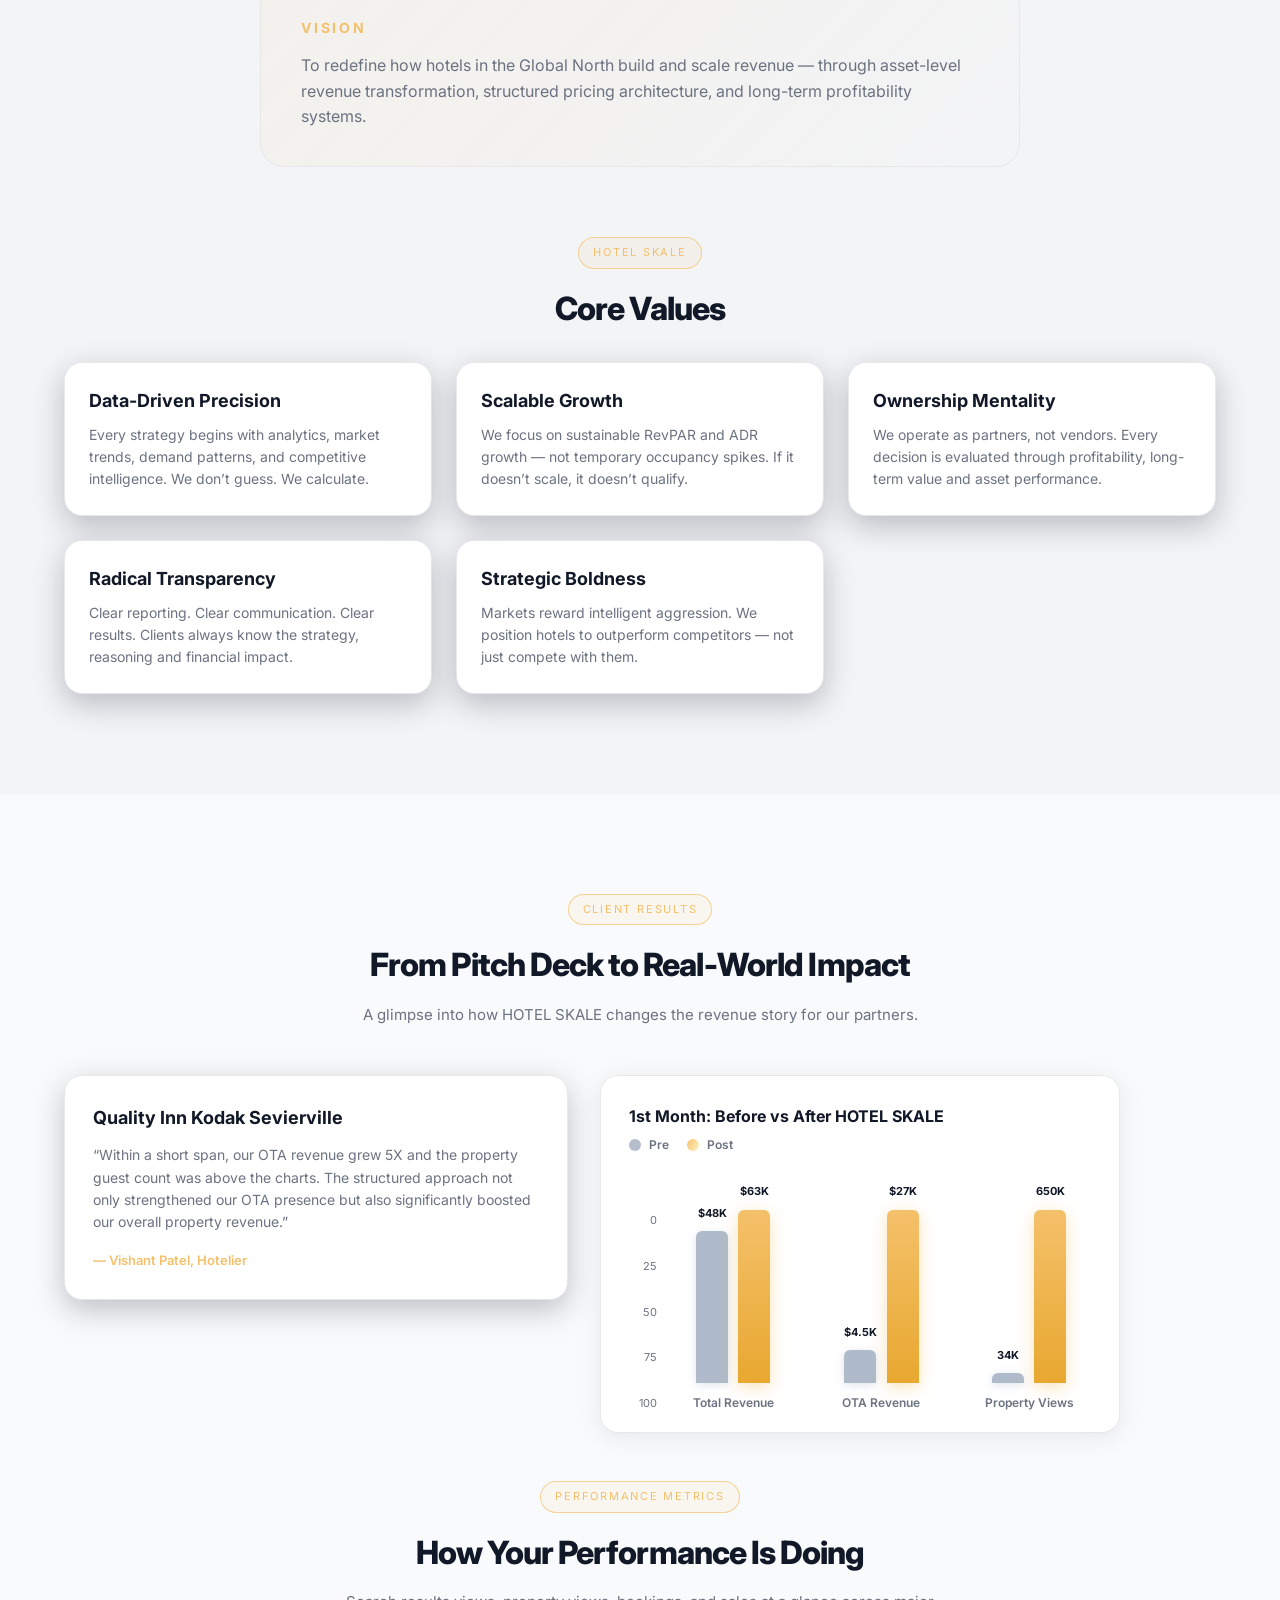
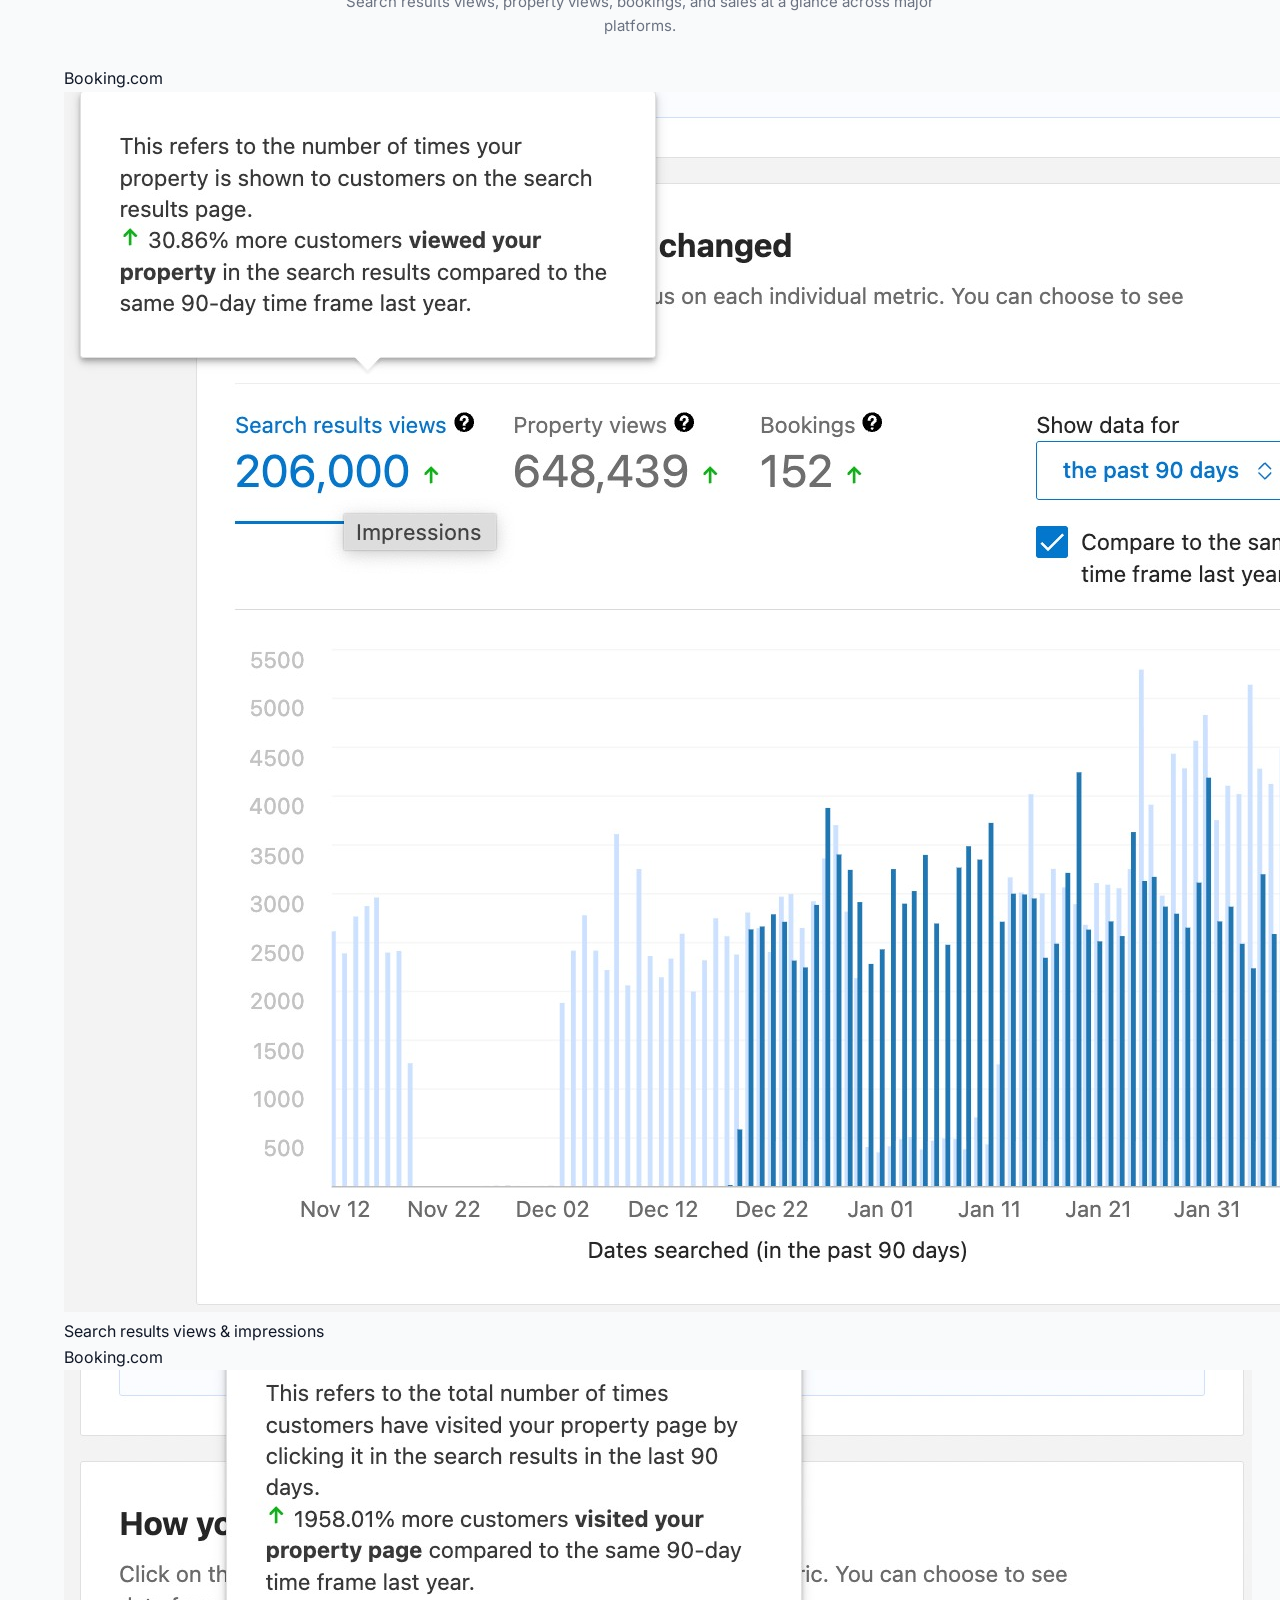
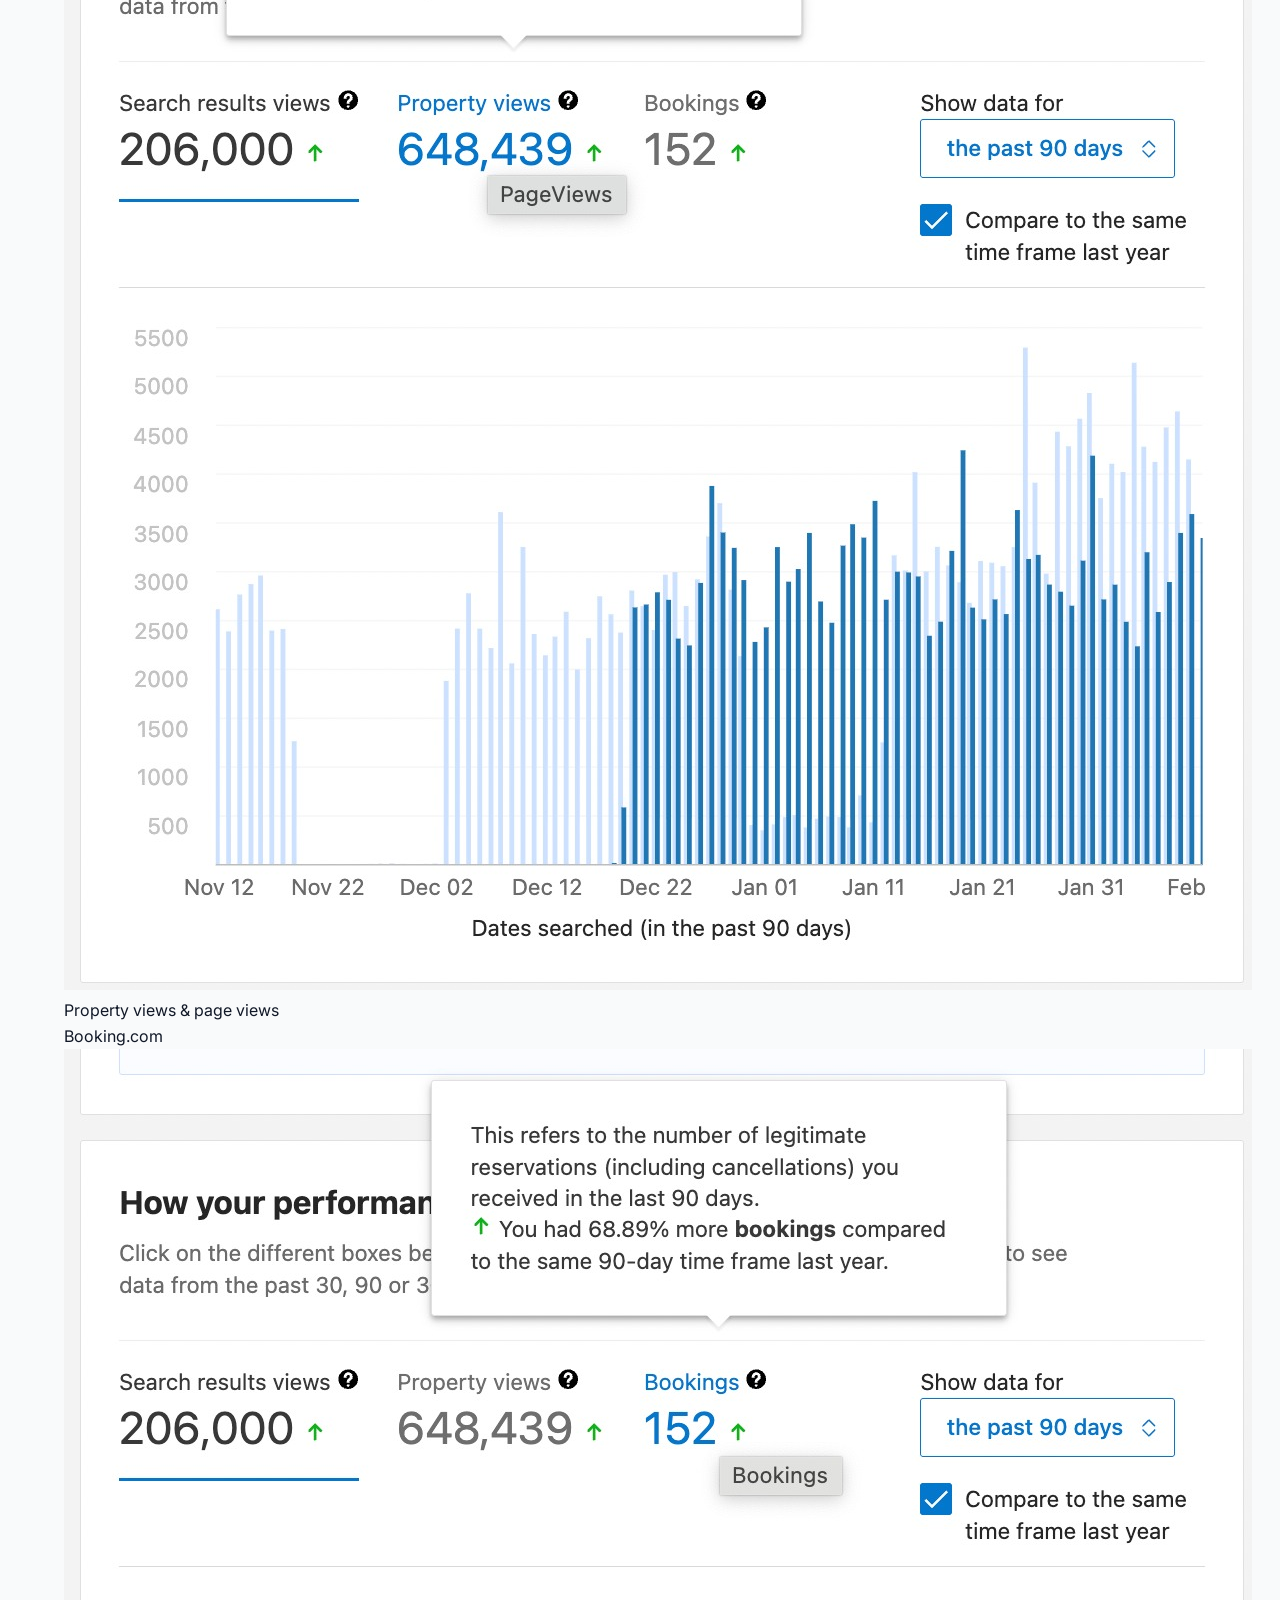
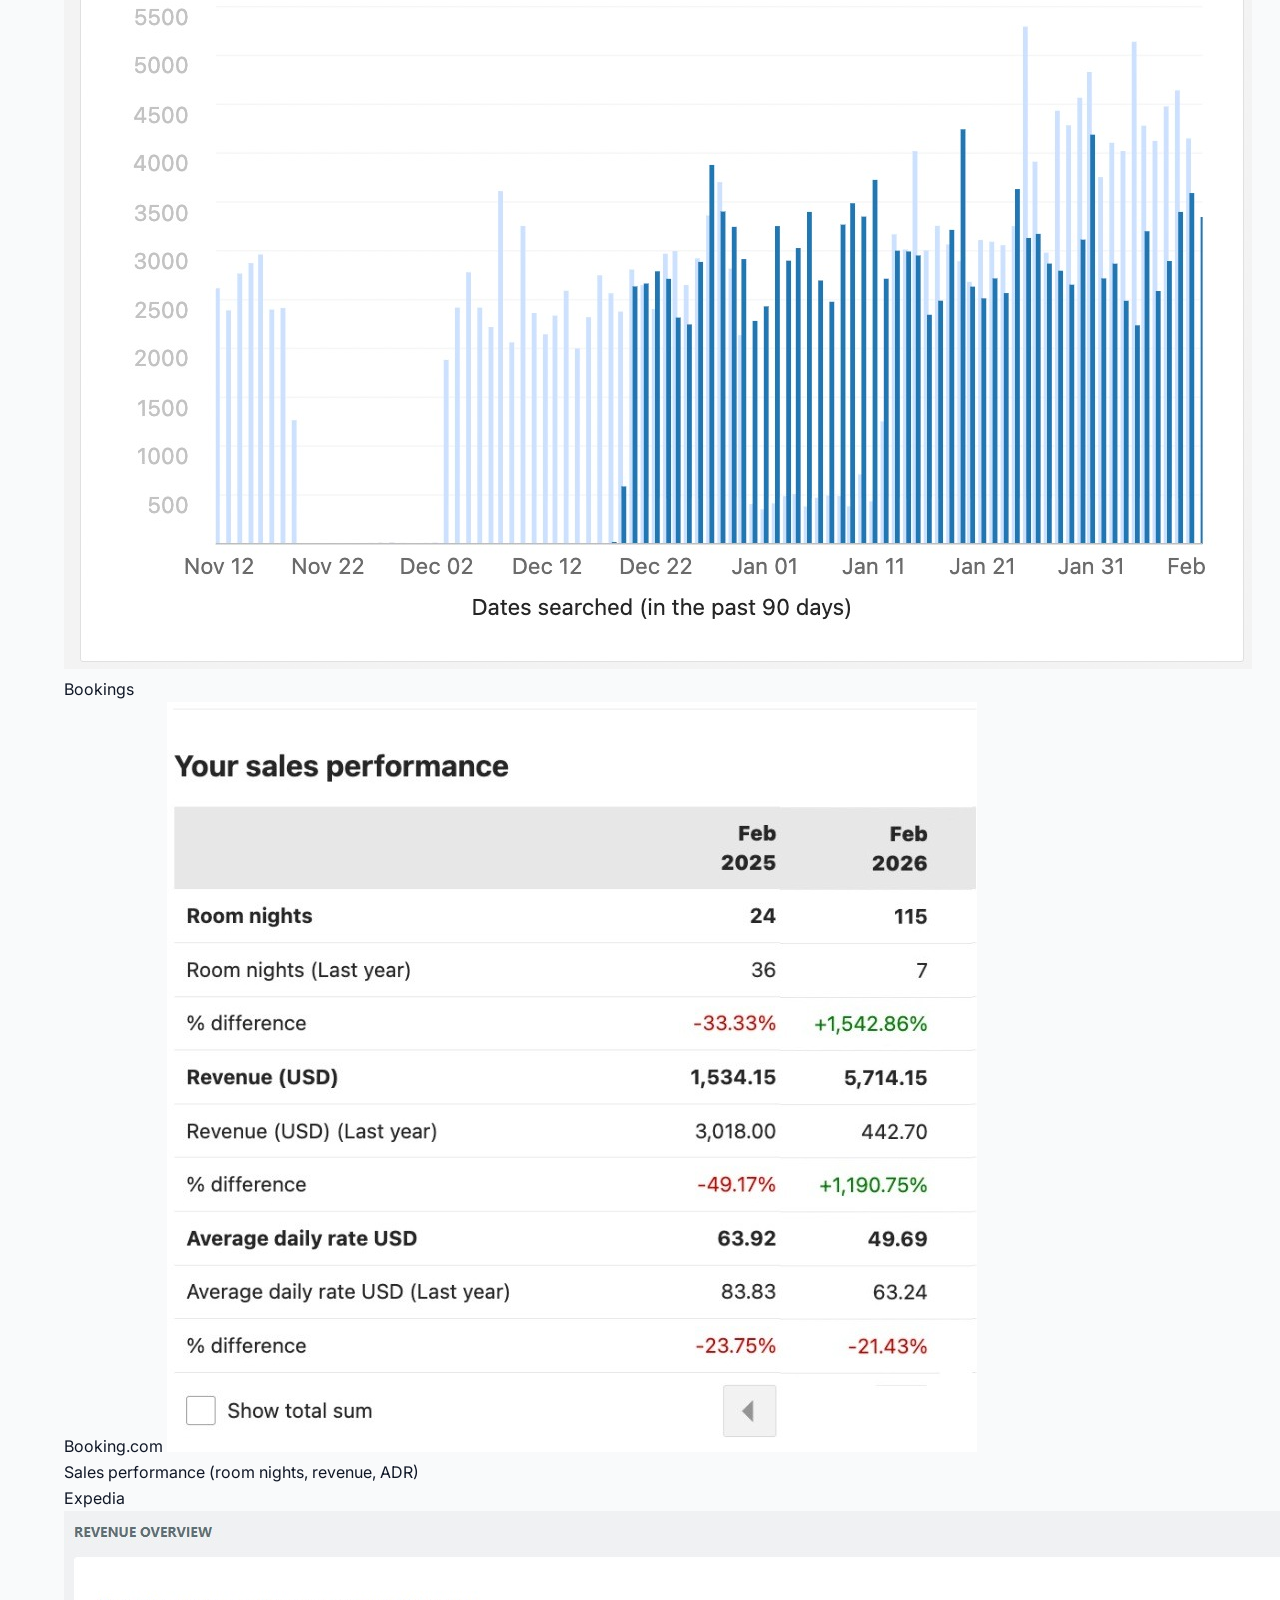
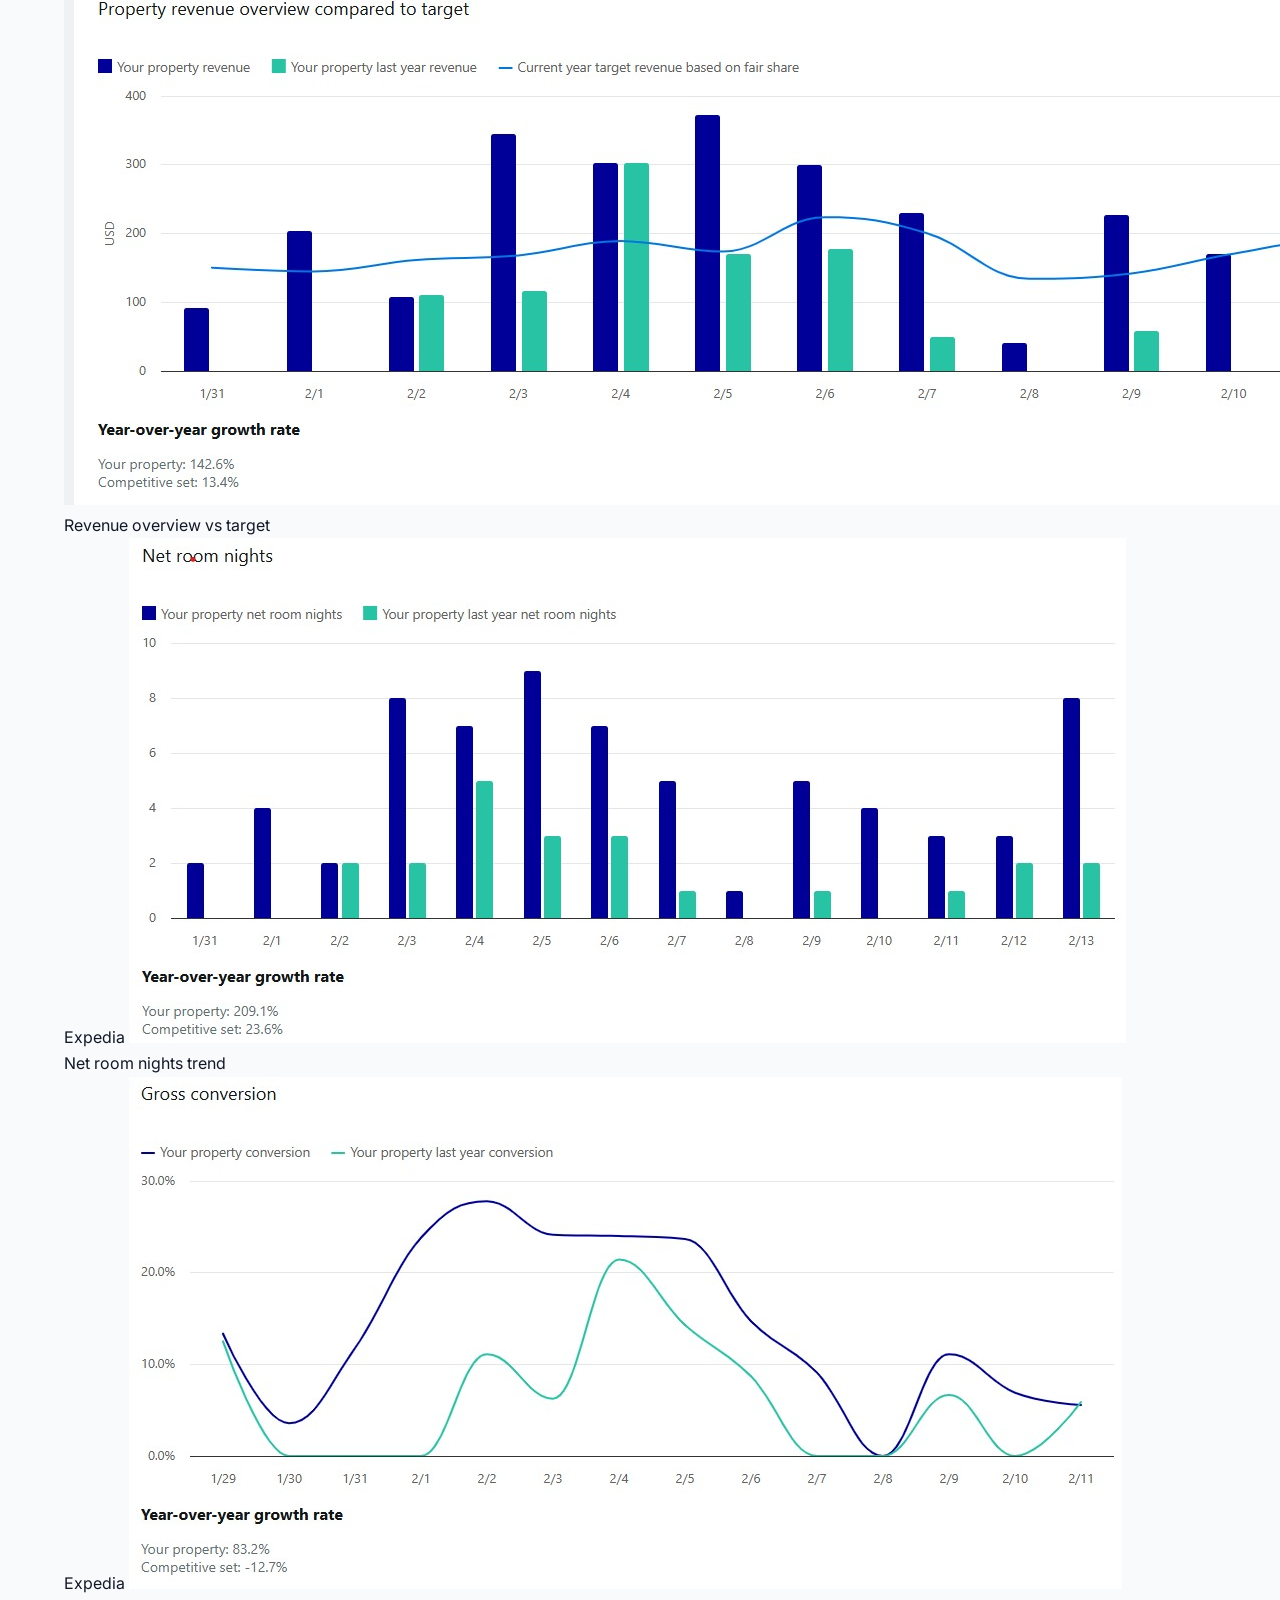
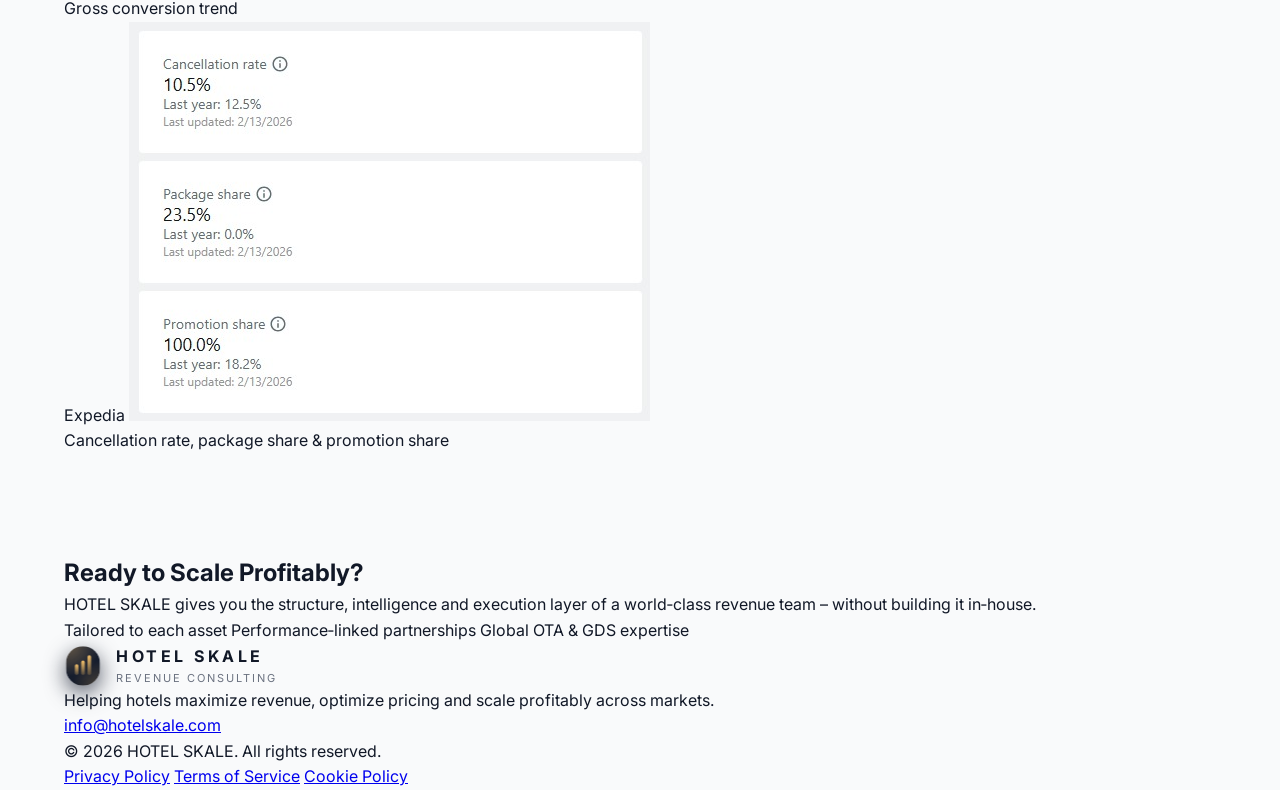
==== commit ded30a52: "Fix bar chart HTML: pixel heights, clean structure, group labels" ====
--- a/index.html
+++ b/index.html
@@ -348,64 +348,62 @@
                     </article>
 
                     <div class="testimonies-histogram">
-                        <h3 class="histogram-title">1st Month: Before vs After HOTEL SKALE</h3>
-                        <div class="histogram-legend">
-                            <span class="legend-item legend-pre">Pre</span>
-                            <span class="legend-item legend-post">Post</span>
-                        </div>
-                        <div class="histogram-chart">
-                            <div class="histogram-y-axis">
-                                <span>0</span>
-                                <span>25</span>
-                                <span>50</span>
-                                <span>75</span>
-                                <span>100</span>
-                            </div>
-                            <div class="histogram-bars">
-                                <div class="histogram-group">
-                                    <div class="histogram-bar-wrap">
-                                        <div class="histogram-bar-cell">
-                                            <span class="histogram-bar-label">$48K</span>
-                                            <div class="histogram-bar histogram-bar-pre" style="--bar-pct: 60%;"></div>
-                                        </div>
-                                        <div class="histogram-bar-cell">
-                                            <span class="histogram-bar-label">$63K</span>
-                                            <div class="histogram-bar histogram-bar-post" style="--bar-pct: 90%;"></div>
-                                        </div>
-                                    </div>
-                                </div>
-                                <div class="histogram-group">
-                                    <div class="histogram-bar-wrap">
-                                        <div class="histogram-bar-cell">
-                                            <span class="histogram-bar-label">$4.5K</span>
-                                            <div class="histogram-bar histogram-bar-pre" style="--bar-pct: 13.5%;"></div>
-                                        </div>
-                                        <div class="histogram-bar-cell">
-                                            <span class="histogram-bar-label">$27K</span>
-                                            <div class="histogram-bar histogram-bar-post" style="--bar-pct: 81%;"></div>
-                                        </div>
-                                    </div>
-                                </div>
-                                <div class="histogram-group">
-                                    <div class="histogram-bar-wrap">
-                                        <div class="histogram-bar-cell">
-                                            <span class="histogram-bar-label">34K</span>
-                                            <div class="histogram-bar histogram-bar-pre" style="--bar-pct: 8%;"></div>
-                                        </div>
-                                        <div class="histogram-bar-cell">
-                                            <span class="histogram-bar-label">650K</span>
-                                            <div class="histogram-bar histogram-bar-post" style="--bar-pct: 130%;"></div>
-                                        </div>
-                                    </div>
-                                </div>
-                            </div>
-                        </div>
-                        <div class="histogram-x-label-row">
-                            <span>Total Revenue</span>
-                            <span>OTA Revenue</span>
-                            <span>Property Views</span>
-                        </div>
-                    </div>
+  <h3 class="histogram-title">1st Month: Before vs After HOTEL SKALE</h3>
+  <div class="histogram-legend">
+    <span class="legend-item legend-pre">Pre</span>
+    <span class="legend-item legend-post">Post</span>
+  </div>
+  <div class="histogram-chart">
+    <div class="histogram-y-axis">
+      <span>100</span>
+      <span>75</span>
+      <span>50</span>
+      <span>25</span>
+      <span>0</span>
+    </div>
+    <div class="histogram-bars">
+      <div class="histogram-group">
+        <div class="histogram-bar-wrap">
+          <div class="histogram-bar-cell">
+            <span class="histogram-bar-label">$48K</span>
+            <div class="histogram-bar histogram-bar-pre" style="--bar-h:152px"></div>
+          </div>
+          <div class="histogram-bar-cell">
+            <span class="histogram-bar-label">$63K</span>
+            <div class="histogram-bar histogram-bar-post" style="--bar-h:200px"></div>
+          </div>
+        </div>
+        <div class="histogram-x-label">Total Revenue</div>
+      </div>
+      <div class="histogram-group">
+        <div class="histogram-bar-wrap">
+          <div class="histogram-bar-cell">
+            <span class="histogram-bar-label">$4.5K</span>
+            <div class="histogram-bar histogram-bar-pre" style="--bar-h:33px"></div>
+          </div>
+          <div class="histogram-bar-cell">
+            <span class="histogram-bar-label">$27K</span>
+            <div class="histogram-bar histogram-bar-post" style="--bar-h:200px"></div>
+          </div>
+        </div>
+        <div class="histogram-x-label">OTA Revenue</div>
+      </div>
+      <div class="histogram-group">
+        <div class="histogram-bar-wrap">
+          <div class="histogram-bar-cell">
+            <span class="histogram-bar-label">34K</span>
+            <div class="histogram-bar histogram-bar-pre" style="--bar-h:10px"></div>
+          </div>
+          <div class="histogram-bar-cell">
+            <span class="histogram-bar-label">650K</span>
+            <div class="histogram-bar histogram-bar-post" style="--bar-h:200px"></div>
+          </div>
+        </div>
+        <div class="histogram-x-label">Property Views</div>
+      </div>
+    </div>
+  </div>
+</div>
                 </div>
 
                 <div class="section-header center compact">
--- a/styles.css
+++ b/styles.css
@@ -949,507 +949,125 @@
 }
 
 .testimonies-histogram {
-    background: var(--bg-elevated);
-    border-radius: var(--radius-md);
-    border: 1px solid var(--border-color);
-    padding: 24px 24px 20px;
-    box-shadow: var(--shadow-sm);
-}
-
+  background: var(--bg-elevated);
+  border-radius: var(--radius-md);
+  border: 1px solid var(--border-color);
+  padding: 28px 28px 20px;
+  flex: 0 0 auto;
+  min-width: 340px;
+  max-width: 520px;
+  box-shadow: 0 4px 24px rgba(0,0,0,0.08);
+}
 .histogram-title {
-    font-size: 16px;
-    font-weight: 700;
-    margin-bottom: 6px;
-    color: var(--text-primary);
-}
-
+  font-size: 16px;
+  font-weight: 700;
+  margin-bottom: 6px;
+  color: var(--text-primary);
+}
 .histogram-legend {
-    display: flex;
-    gap: 18px;
-    font-size: 12px;
-    font-weight: 600;
-    margin-bottom: 14px;
-}
-
+  display: flex;
+  gap: 18px;
+  font-size: 12px;
+  font-weight: 600;
+  margin-bottom: 18px;
+}
 .legend-item {
-    display: inline-flex;
-    align-items: center;
-    gap: 8px;
-    color: var(--text-secondary);
-}
-
+  display: inline-flex;
+  align-items: center;
+  gap: 8px;
+  color: var(--text-secondary);
+}
 .legend-item::before {
-    content: "";
-    width: 12px;
-    height: 12px;
-    border-radius: 999px;
-}
-
+  content: "";
+  width: 12px;
+  height: 12px;
+  border-radius: 999px;
+  display: block;
+}
 .legend-pre::before {
-    background: rgba(148, 163, 184, 0.7);
-}
-
+  background: rgba(148, 163, 184, 0.7);
+}
 .legend-post::before {
-    background: linear-gradient(120deg, #f4c06a, #fef3c7);
-}
-
+  background: linear-gradient(120deg, #f4c06a, #fef3c7);
+}
 .histogram-chart {
-    display: flex;
-    gap: 14px;
-    align-items: flex-end;
-    min-height: 180px;
-}
-
+  display: flex;
+  gap: 14px;
+  align-items: flex-end;
+  height: 240px;
+}
 .histogram-y-axis {
-    display: flex;
-    flex-direction: column-reverse;
-    justify-content: space-between;
-    height: 160px;
-    font-size: 11px;
-    color: var(--text-secondary);
-}
-
+  display: flex;
+  flex-direction: column-reverse;
+  justify-content: space-between;
+  height: 200px;
+  font-size: 11px;
+  color: var(--text-secondary);
+  min-width: 28px;
+  text-align: right;
+}
 .histogram-bars {
-    flex: 1;
-    display: flex;
-    gap: 24px;
-    align-items: flex-end;
-    height: 160px;
-}
-
+  flex: 1;
+  display: flex;
+  gap: 24px;
+  align-items: flex-end;
+  height: 200px;
+}
 .histogram-group {
-    flex: 1;
-    display: flex;
-    justify-content: center;
-}
-
+  flex: 1;
+  display: flex;
+  flex-direction: column;
+  align-items: center;
+  gap: 10px;
+}
 .histogram-bar-wrap {
-    display: flex;
-    gap: 10px;
-    align-items: flex-end;
-}
-
+  display: flex;
+  gap: 10px;
+  align-items: flex-end;
+  height: 200px;
+}
 .histogram-bar-cell {
-    display: flex;
-    flex-direction: column;
-    align-items: center;
-    gap: 4px;
-}
-
+  display: flex;
+  flex-direction: column;
+  align-items: center;
+  justify-content: flex-end;
+  gap: 5px;
+  height: 200px;
+}
 .histogram-bar-label {
-    font-size: 11px;
-    font-weight: 600;
-    color: var(--text-primary);
-}
-
+  font-size: 11px;
+  font-weight: 700;
+  color: var(--text-primary);
+  white-space: nowrap;
+  margin-bottom: 4px;
+}
 .histogram-bar {
-    width: 24px;
-    height: var(--bar-pct, 0%);
-    min-height: 4px;
-    border-radius: 6px 6px 0 0;
-}
-
+  width: 32px;
+  height: var(--bar-h, 4px);
+  min-height: 4px;
+  border-radius: 6px 6px 0 0;
+  animation: barGrow 1.1s cubic-bezier(0.34, 1.56, 0.64, 1) both;
+}
 .histogram-bar-pre {
-    background: rgba(148, 163, 184, 0.7);
-}
-
+  background: rgba(148, 163, 184, 0.75);
+  box-shadow: 0 2px 8px rgba(148,163,184,0.3);
+}
 .histogram-bar-post {
-    background: linear-gradient(180deg, #f4c06a, #facc88);
-}
-
-.histogram-x-label-row {
-    display: flex;
-    justify-content: space-between;
-    gap: 24px;
-    font-size: 12px;
-    font-weight: 600;
-    color: var(--text-secondary);
-    padding-top: 10px;
-    border-top: 1px solid var(--border-color);
-    margin-top: 12px;
-}
-
-.histogram-x-label-row span {
-    flex: 1;
-    text-align: center;
-}
-
-/* Performance metrics (existing images) */
-.performance-metrics-grid {
-    display: grid;
-    grid-template-columns: repeat(4, minmax(0, 1fr));
-    gap: 20px;
-}
-
-.performance-metrics-item {
-    background: var(--bg-elevated);
-    border-radius: var(--radius-md);
-    border: 1px solid var(--border-color);
-    padding: 14px 14px 16px;
-    box-shadow: var(--shadow-sm);
-}
-
-.metric-source-badge {
-    display: inline-block;
-    font-size: 10px;
-    font-weight: 700;
-    text-transform: uppercase;
-    letter-spacing: 0.16em;
-    padding: 4px 9px;
-    border-radius: 999px;
-    margin-bottom: 10px;
-}
-
-.metric-source-booking {
-    border-left: 4px solid #003580;
-}
-
-.metric-source-booking .metric-source-badge {
-    background: #003580;
-    color: #e5e7eb;
-}
-
-.metric-source-expedia {
-    border-left: 4px solid #ffcb00;
-}
-
-.metric-source-expedia .metric-source-badge {
-    background: #ffcb00;
-    color: #1f2937;
-}
-
-.performance-metrics-img {
-    width: 100%;
-    border-radius: 10px;
-    display: block;
-}
-
-.performance-metrics-caption {
-    font-size: 12px;
-    font-weight: 600;
-    color: var(--text-secondary);
-    margin-top: 10px;
-    text-align: center;
-}
-
-/* Contact */
-.contact {
-    padding: var(--section-padding) 0;
-    background: var(--bg-soft);
-}
-
-.contact-content {
-    max-width: 620px;
-    margin: 0 auto;
-}
-
-.contact-form-wrapper {
-    background: var(--bg-elevated);
-    border-radius: var(--radius-lg);
-    border: 1px solid var(--border-color);
-    box-shadow: var(--shadow-lg);
-    padding: 36px 34px 34px;
-}
-
-.contact-form {
-    display: flex;
-    flex-direction: column;
-    gap: 18px;
-}
-
-.form-group {
-    display: flex;
-    flex-direction: column;
-    gap: 6px;
-}
-
-.form-group label {
-    font-size: 13px;
-    font-weight: 600;
-    color: var(--text-primary);
-}
-
-.form-group input,
-.form-group textarea {
-    padding: 11px 12px;
-    border-radius: 12px;
-    border: 1px solid var(--border-color);
-    background: var(--bg-soft);
-    color: var(--text-primary);
-    font-size: 14px;
-    font-family: inherit;
-    transition: border-color var(--transition-fast), box-shadow var(--transition-fast), background var(--transition-fast);
-}
-
-.form-group input::placeholder,
-.form-group textarea::placeholder {
-    color: var(--text-secondary);
-}
-
-.form-group input:focus,
-.form-group textarea:focus {
-    outline: none;
-    border-color: rgba(244, 192, 106, 0.9);
-    box-shadow: 0 0 0 1px rgba(244, 192, 106, 0.75);
-    background: var(--bg-elevated);
-}
-
-.form-group textarea {
-    resize: vertical;
-    min-height: 120px;
-}
-
-.form-status {
-    margin-top: 10px;
-    font-size: 13px;
-    border-radius: 10px;
-    padding: 10px 12px;
-    text-align: center;
-    display: none;
-}
-
-.form-status.success {
-    display: block;
-    background: rgba(16, 185, 129, 0.08);
-    color: #6ee7b7;
-    border: 1px solid rgba(16, 185, 129, 0.25);
-}
-
-.form-status.error {
-    display: block;
-    background: rgba(248, 113, 113, 0.07);
-    color: #fecaca;
-    border: 1px solid rgba(248, 113, 113, 0.3);
-}
-
-/* CTA */
-.cta {
-    padding: 80px 0;
-    background: radial-gradient(circle at 0% 0%, rgba(244, 192, 106, 0.22), transparent 55%),
-                radial-gradient(circle at 100% 100%, rgba(15, 23, 42, 1), #020617);
-    text-align: center;
-}
-
-.cta-content {
-    max-width: 680px;
-    margin: 0 auto;
-}
-
-.cta-title {
-    font-size: 32px;
-    font-weight: 800;
-    letter-spacing: -0.03em;
-    margin-bottom: 10px;
-    color: #fefcf5;
-}
-
-.cta-description {
-    font-size: 15px;
-    color: rgba(243, 244, 246, 0.85);
-    margin-bottom: 18px;
-}
-
-.cta-badge-row {
-    display: flex;
-    flex-wrap: wrap;
-    justify-content: center;
-    gap: 10px;
-    font-size: 12px;
-}
-
-.cta-badge-row span {
-    padding: 7px 13px;
-    border-radius: 999px;
-    border: 1px solid rgba(244, 192, 106, 0.8);
-    background: rgba(15, 23, 42, 0.85);
-    color: #fef9c3;
-}
-
-/* Footer */
-.footer {
-    padding: 40px 0 36px;
-    background: #020617;
-    color: #e5e7eb;
-    border-top: 1px solid rgba(30, 64, 175, 0.6);
-}
-
-.footer-content {
-    display: flex;
-    flex-wrap: wrap;
-    gap: 32px;
-    margin-bottom: 18px;
-}
-
-.footer-description {
-    font-size: 13px;
-    color: rgba(148, 163, 184, 0.9);
-    max-width: 420px;
-    margin-top: 10px;
-}
-
-.footer-email {
-    margin-top: 10px;
-}
-
-.footer-email a {
-    color: #f4c06a;
-    text-decoration: none;
-    font-weight: 500;
-}
-
-.footer-email a:hover {
-    text-decoration: underline;
-}
-
-.footer-bottom {
-    border-top: 1px solid rgba(30, 64, 175, 0.6);
-    padding-top: 14px;
-    font-size: 12px;
-    color: rgba(148, 163, 184, 0.9);
-    display: flex;
-    justify-content: space-between;
-    gap: 12px;
-    flex-wrap: wrap;
-}
-
-.footer-legal {
-    display: flex;
-    gap: 18px;
-    flex-wrap: wrap;
-}
-
-.footer-legal a {
-    color: rgba(148, 163, 184, 0.9);
-    text-decoration: none;
-}
-
-.footer-legal a:hover {
-    color: #e5e7eb;
-}
-
-/* Responsive */
-@media (max-width: 1024px) {
-    .hero-content {
-        grid-template-columns: minmax(0, 1.15fr) minmax(0, 0.85fr);
-        gap: 40px;
-    }
-
-    .section-title {
-        font-size: 28px;
-    }
-
-    .figures-grid {
-        grid-template-columns: repeat(2, minmax(0, 1fr));
-    }
-
-    .features-grid {
-        grid-template-columns: repeat(2, minmax(0, 1fr));
-    }
-
-    .testimonies-content {
-        grid-template-columns: minmax(0, 1fr);
-    }
-
-    .performance-metrics-grid {
-        grid-template-columns: repeat(2, minmax(0, 1fr));
-    }
-}
-
-@media (max-width: 768px) {
-    .nav-menu {
-        position: absolute;
-        top: 100%;
-        left: 0;
-        right: 0;
-        background: var(--bg-primary);
-        border-bottom: 1px solid var(--border-color);
-        padding: 14px 18px 18px;
-        flex-direction: column;
-        gap: 14px;
-        display: none;
-    }
-
-    .nav-menu.active {
-        display: flex;
-        box-shadow: 0 20px 40px rgba(15, 23, 42, 0.9);
-    }
-
-    .mobile-menu-toggle {
-        display: flex;
-    }
-
-    .mobile-menu-toggle.active span:nth-child(1) {
-        transform: translateY(7px) rotate(45deg);
-    }
-
-    .mobile-menu-toggle.active span:nth-child(2) {
-        opacity: 0;
-    }
-
-    .mobile-menu-toggle.active span:nth-child(3) {
-        transform: translateY(-7px) rotate(-45deg);
-    }
-
-    .hero {
-        padding: 120px 0 70px;
-    }
-
-    .hero-content {
-        grid-template-columns: minmax(0, 1fr);
-        gap: 32px;
-    }
-
-    .hero-title {
-        font-size: 34px;
-    }
-
-    .hero-description {
-        font-size: 15px;
-    }
-
-    .hero-cta-row {
-        flex-direction: column;
-        align-items: stretch;
-    }
-
-    .hero-dashboard {
-        order: -1;
-    }
-
-    .figures-grid {
-        grid-template-columns: minmax(0, 1fr);
-    }
-
-    .features-grid {
-        grid-template-columns: minmax(0, 1fr);
-    }
-
-    .process-steps {
-        gap: 26px;
-    }
-
-    .step-item {
-        gap: 18px;
-    }
-
-    .step-number {
-        font-size: 38px;
-    }
-
-    .performance-metrics-grid {
-        grid-template-columns: minmax(0, 1fr);
-    }
-
-    .footer-bottom {
-        flex-direction: column;
-        align-items: flex-start;
-    }
-}
-/* Original content of styles.css before recent changes */
-/* Add your original CSS styles here */
-
-
-/* ===== FLOATING CONTACT BUTTONS ===== */
+  background: linear-gradient(180deg, #f4c06a 0%, #e8a830 100%);
+  box-shadow: 0 4px 16px rgba(244,192,106,0.45);
+}
+.histogram-x-label {
+  font-size: 12px;
+  font-weight: 600;
+  color: var(--text-secondary);
+  text-align: center;
+  white-space: nowrap;
+}
+@keyframes barGrow {
+  from { height: 0px; }
+  to { height: var(--bar-h, 4px); }
+}
+
 .floating-contacts {
     position: fixed;
     bottom: 28px;
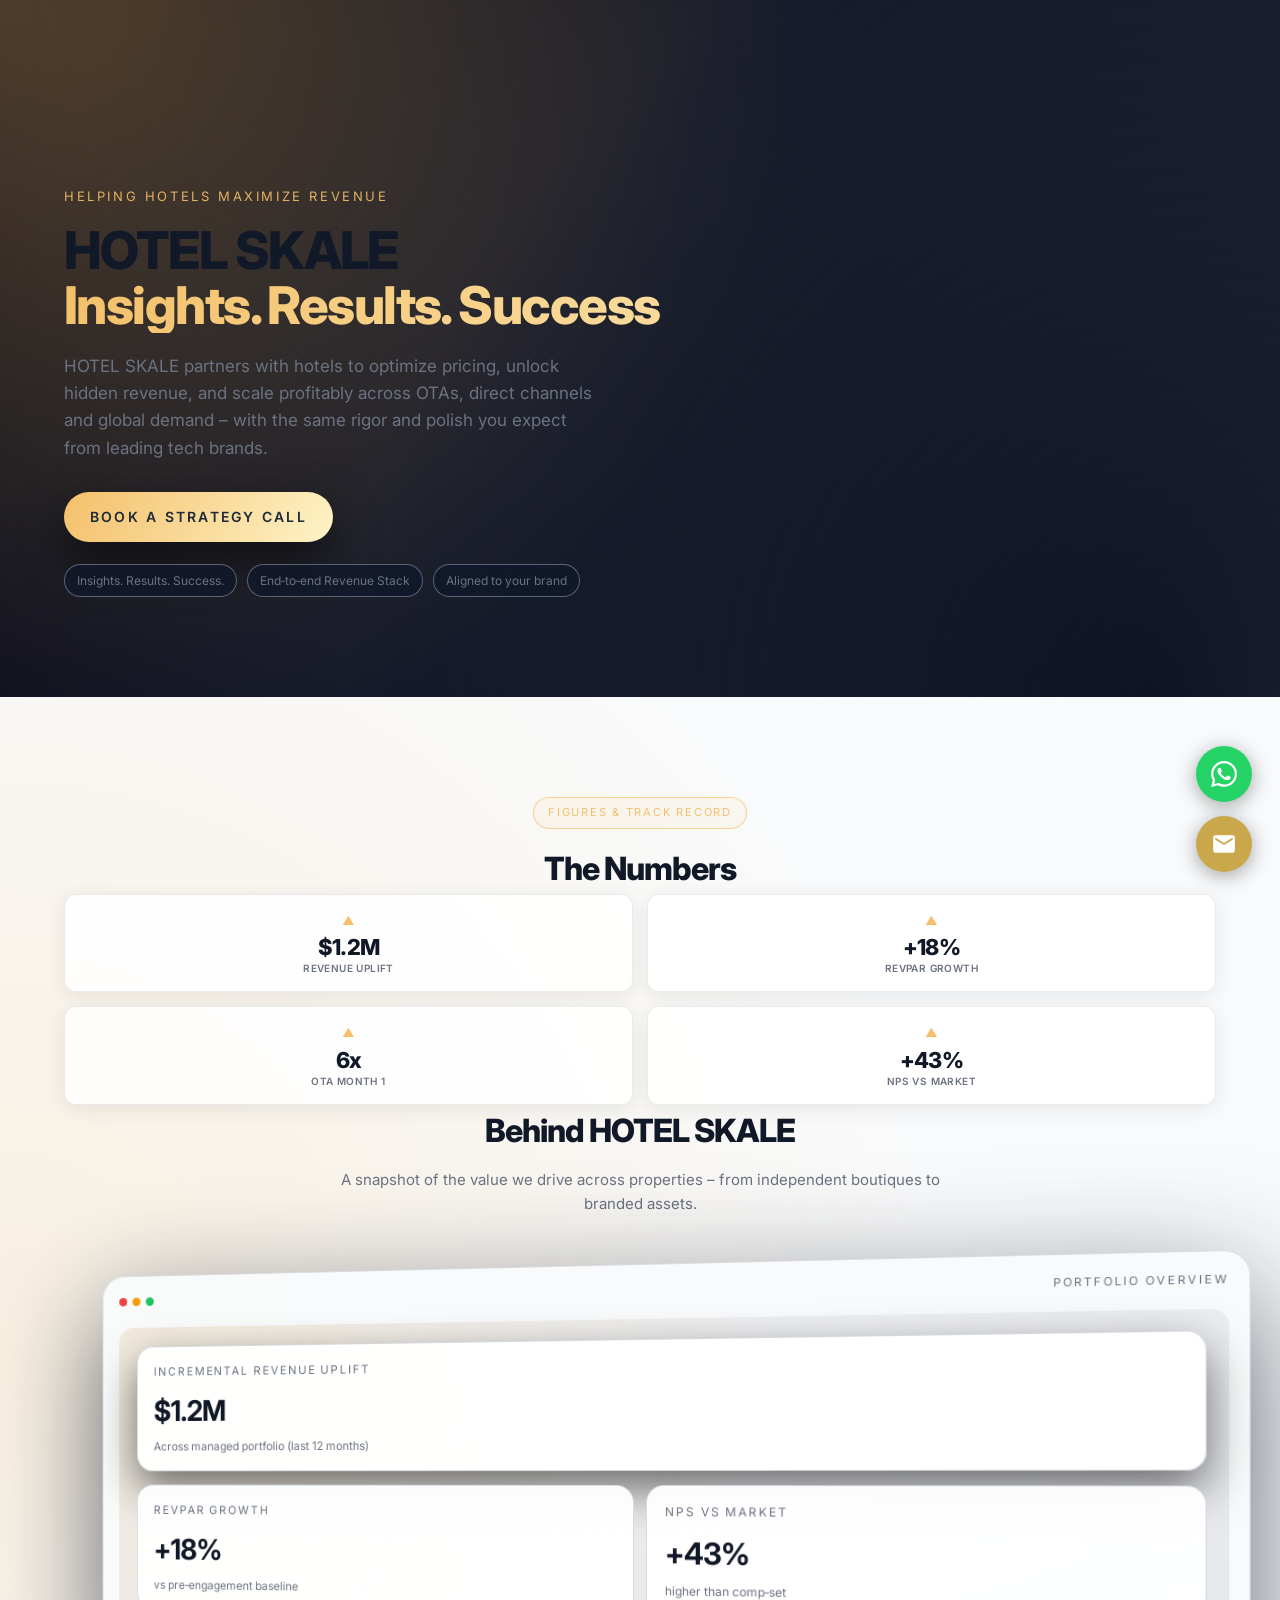
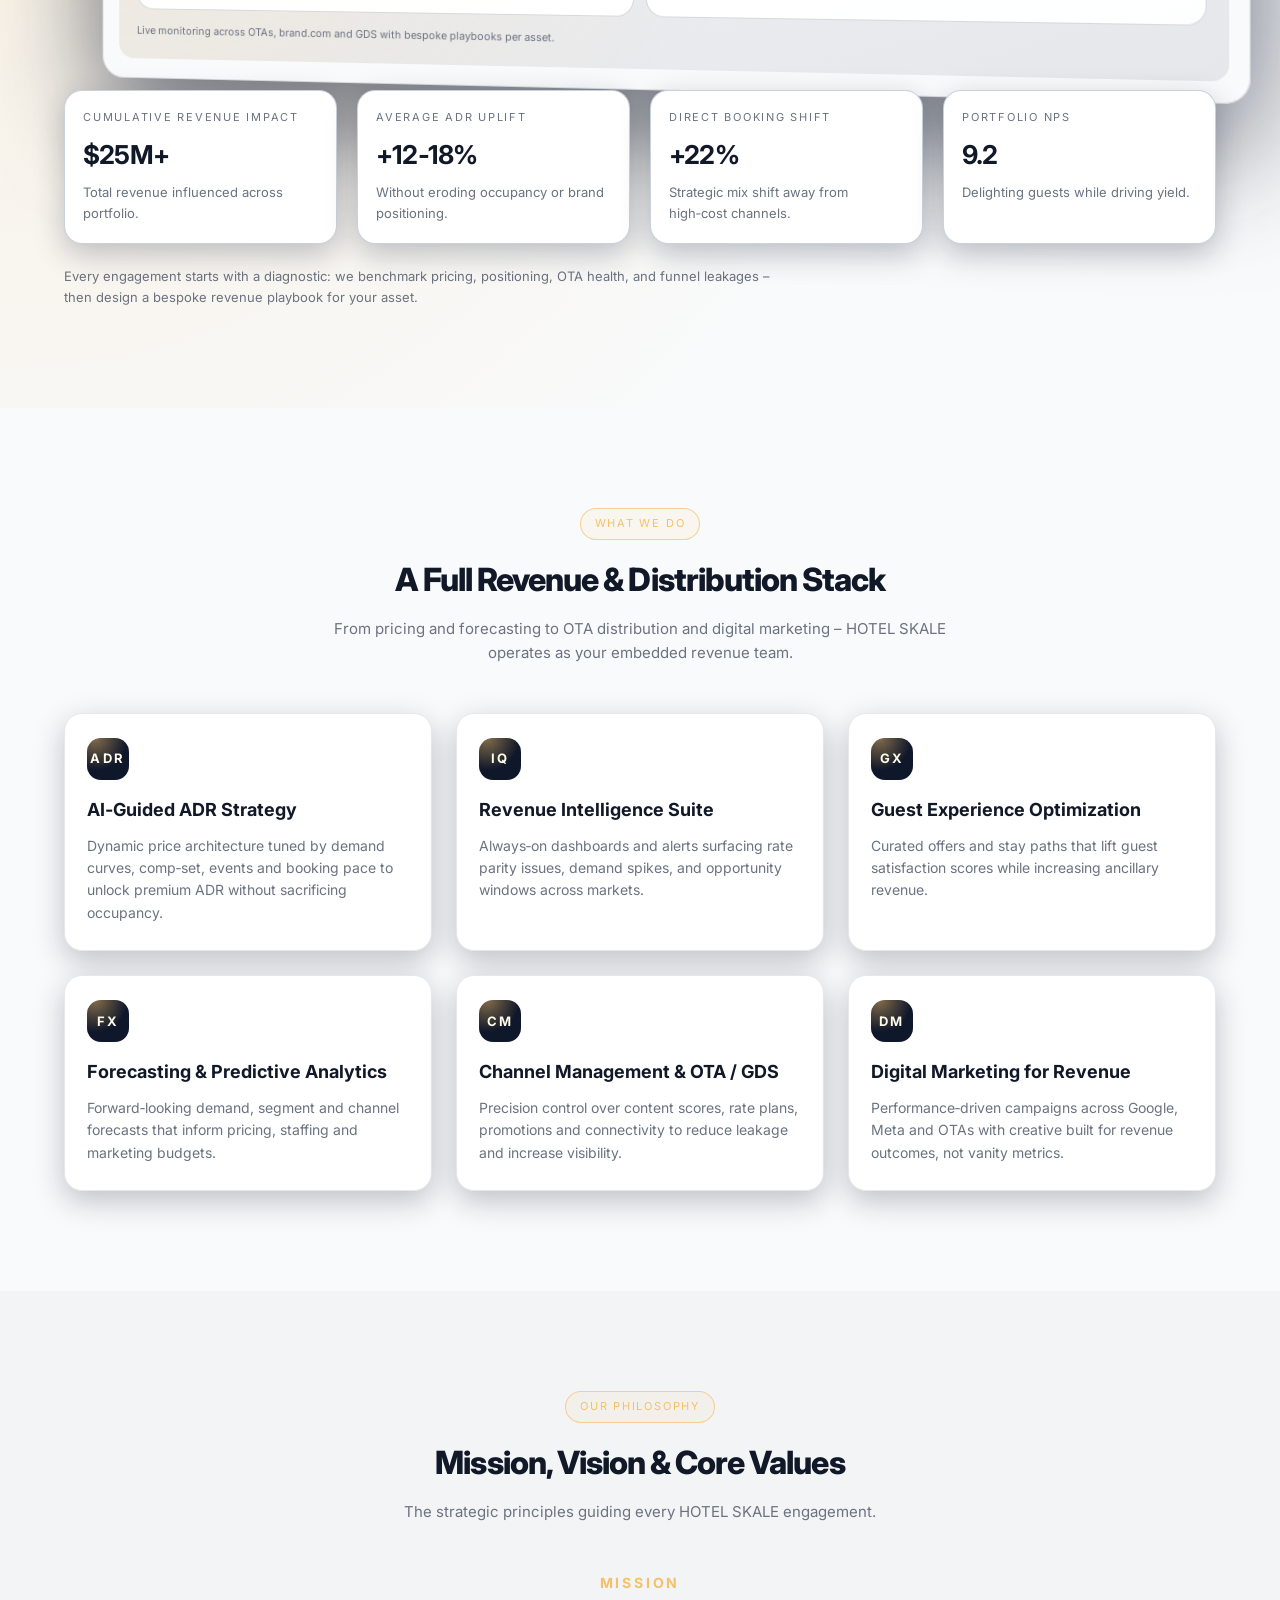
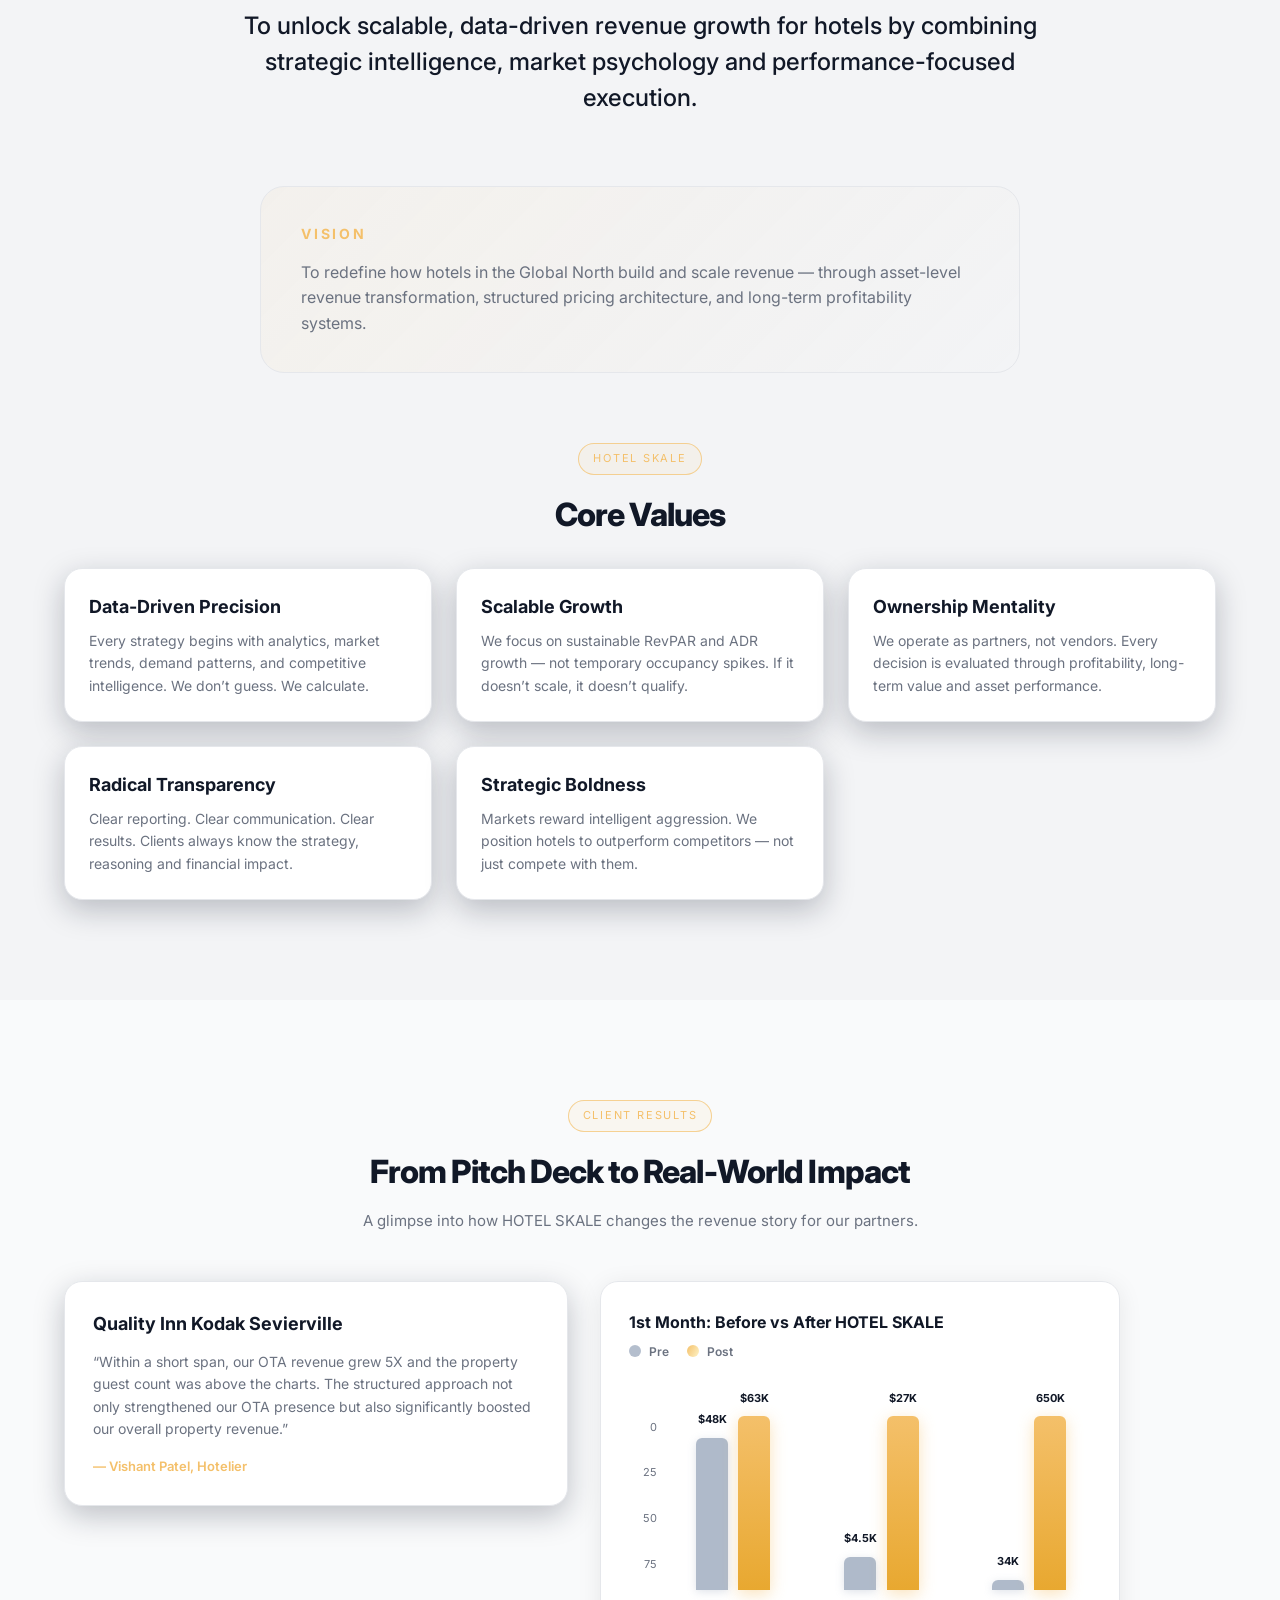
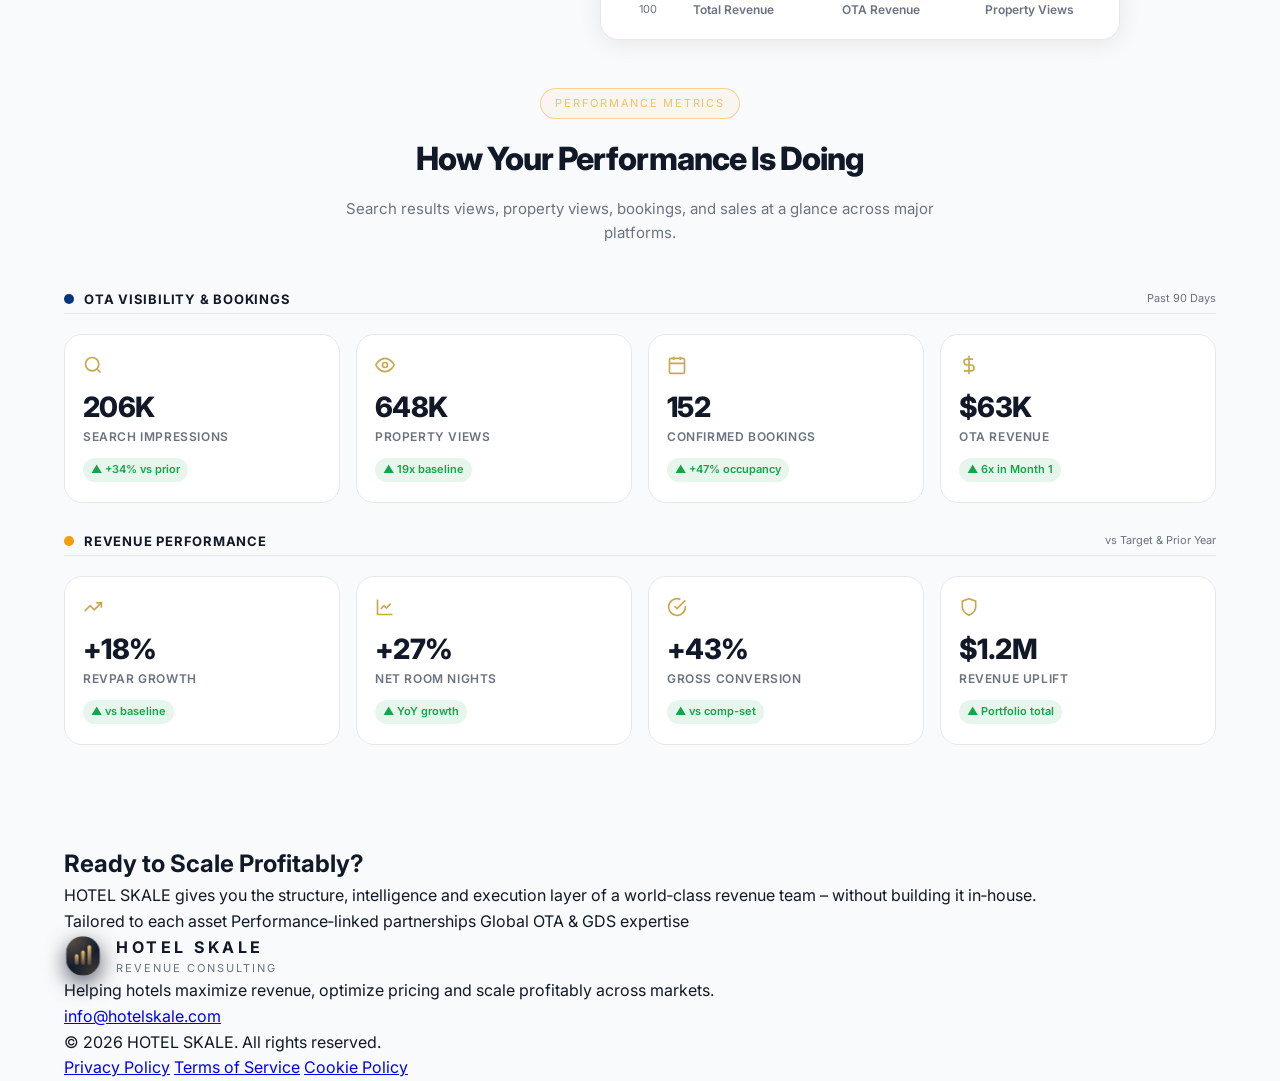
==== commit 87245a53: "Replace OTA screenshots with KPI cards, add logo image, add hero stats Replaced logo markup with an " ====
--- a/index.html
+++ b/index.html
@@ -15,17 +15,7 @@
         <div class="container">
             <div class="nav-content">
              <a href="#top" class="logo">
-    <div class="logo-mark">
-        <span class="logo-bar bar-1"></span>
-        <span class="logo-bar bar-2"></span>
-        <span class="logo-bar bar-3"></span>
-        <span class="logo-currency">$</span>
-        <span class="logo-currency">€</span>
-        <span class="logo-currency">£</span>
-    </div>
-    <div class="logo-text-group">
-        <span class="logo-title">HOTEL SKALE</span>
-        <span class="logo-subtitle">Revenue Consulting</span>
+    <img src="hotelskale-logo.jpeg" alt="Hotel Skale" class="logo-img">
     </div>
 </a>
 
@@ -90,7 +80,8 @@
                 
                 <div class="section-header center">
                     <span class="section-label">Figures & Track Record</span>
-                    <h2 class="section-title">The Numbers Behind HOTEL SKALE</h2>
+                    <h2 class="section-title">The Numbers 
+        <div class="hero-visual"><div class="hero-stat-card"><div class="hero-stat-icon">&#9650;</div><div class="hero-stat-value">$1.2M</div><div class="hero-stat-label">Revenue Uplift</div></div><div class="hero-stat-card"><div class="hero-stat-icon">&#9650;</div><div class="hero-stat-value">+18%</div><div class="hero-stat-label">RevPAR Growth</div></div><div class="hero-stat-card"><div class="hero-stat-icon">&#9650;</div><div class="hero-stat-value">6x</div><div class="hero-stat-label">OTA Month 1</div></div><div class="hero-stat-card"><div class="hero-stat-icon">&#9650;</div><div class="hero-stat-value">+43%</div><div class="hero-stat-label">NPS vs Market</div></div></div>Behind HOTEL SKALE</h2>
                     <p class="section-description">
                         A snapshot of the value we drive across properties – from independent boutiques to branded assets.
                     </p>
@@ -415,47 +406,17 @@
                 </div>
 
                 <div class="performance-metrics-grid">
-                    <div class="performance-metrics-item metric-source-booking">
-                        <span class="metric-source-badge">Booking.com</span>
-                        <img src="performance-impressions.png" alt="Search results views and impressions over the past 90 days" class="performance-metrics-img">
-                        <p class="performance-metrics-caption">Search results views &amp; impressions</p>
-                    </div>
-                    <div class="performance-metrics-item metric-source-booking">
-                        <span class="metric-source-badge">Booking.com</span>
-                        <img src="performance-property-views.png" alt="Property views and page views over the past 90 days" class="performance-metrics-img">
-                        <p class="performance-metrics-caption">Property views &amp; page views</p>
-                    </div>
-                    <div class="performance-metrics-item metric-source-booking">
-                        <span class="metric-source-badge">Booking.com</span>
-                        <img src="performance-bookings.png" alt="Bookings performance over the past 90 days" class="performance-metrics-img">
-                        <p class="performance-metrics-caption">Bookings</p>
-                    </div>
-                    <div class="performance-metrics-item metric-source-booking">
-                        <span class="metric-source-badge">Booking.com</span>
-                        <img src="performance-sales.png" alt="Sales performance – room nights, revenue, average daily rate" class="performance-metrics-img">
-                        <p class="performance-metrics-caption">Sales performance (room nights, revenue, ADR)</p>
-                    </div>
-                    <div class="performance-metrics-item metric-source-expedia">
-                        <span class="metric-source-badge">Expedia</span>
-                        <img src="metrics-revenue-overview.png" alt="Revenue overview compared to target and last year" class="performance-metrics-img">
-                        <p class="performance-metrics-caption">Revenue overview vs target</p>
-                    </div>
-                    <div class="performance-metrics-item metric-source-expedia">
-                        <span class="metric-source-badge">Expedia</span>
-                        <img src="metrics-net-room-nights-chart.png" alt="Net room nights daily trend vs last year" class="performance-metrics-img">
-                        <p class="performance-metrics-caption">Net room nights trend</p>
-                    </div>
-                    <div class="performance-metrics-item metric-source-expedia">
-                        <span class="metric-source-badge">Expedia</span>
-                        <img src="metrics-gross-conversion-chart.png" alt="Gross conversion daily trend vs last year" class="performance-metrics-img">
-                        <p class="performance-metrics-caption">Gross conversion trend</p>
-                    </div>
-                    <div class="performance-metrics-item metric-source-expedia">
-                        <span class="metric-source-badge">Expedia</span>
-                        <img src="metrics-cancellation-package-promotion.png" alt="Cancellation rate, package share, and promotion share metrics" class="performance-metrics-img">
-                        <p class="performance-metrics-caption">Cancellation rate, package share &amp; promotion share</p>
-                    </div>
-                </div>
+  <div class="perf-platform-header"><span class="perf-platform-dot dot-booking"></span><span class="perf-platform-name">OTA Visibility &amp; Bookings</span><span class="perf-platform-period">Past 90 Days</span></div>
+  <div class="perf-kpi-card"><div class="perf-kpi-icon"><svg width="20" height="20" viewBox="0 0 24 24" fill="none" stroke="currentColor" stroke-width="2"><circle cx="11" cy="11" r="8"/><path d="m21 21-4.35-4.35"/></svg></div><div class="perf-kpi-value">206K</div><div class="perf-kpi-label">Search Impressions</div><span class="perf-kpi-trend up">&#9650; +34% vs prior</span></div>
+  <div class="perf-kpi-card"><div class="perf-kpi-icon"><svg width="20" height="20" viewBox="0 0 24 24" fill="none" stroke="currentColor" stroke-width="2"><path d="M1 12s4-8 11-8 11 8 11 8-4 8-11 8-11-8-11-8z"/><circle cx="12" cy="12" r="3"/></svg></div><div class="perf-kpi-value">648K</div><div class="perf-kpi-label">Property Views</div><span class="perf-kpi-trend up">&#9650; 19x baseline</span></div>
+  <div class="perf-kpi-card"><div class="perf-kpi-icon"><svg width="20" height="20" viewBox="0 0 24 24" fill="none" stroke="currentColor" stroke-width="2"><rect x="3" y="4" width="18" height="18" rx="2"/><line x1="16" y1="2" x2="16" y2="6"/><line x1="8" y1="2" x2="8" y2="6"/><line x1="3" y1="10" x2="21" y2="10"/></svg></div><div class="perf-kpi-value">152</div><div class="perf-kpi-label">Confirmed Bookings</div><span class="perf-kpi-trend up">&#9650; +47% occupancy</span></div>
+  <div class="perf-kpi-card"><div class="perf-kpi-icon"><svg width="20" height="20" viewBox="0 0 24 24" fill="none" stroke="currentColor" stroke-width="2"><line x1="12" y1="1" x2="12" y2="23"/><path d="M17 5H9.5a3.5 3.5 0 0 0 0 7h5a3.5 3.5 0 0 1 0 7H6"/></svg></div><div class="perf-kpi-value">$63K</div><div class="perf-kpi-label">OTA Revenue</div><span class="perf-kpi-trend up">&#9650; 6x in Month 1</span></div>
+  <div class="perf-platform-header"><span class="perf-platform-dot dot-expedia"></span><span class="perf-platform-name">Revenue Performance</span><span class="perf-platform-period">vs Target &amp; Prior Year</span></div>
+  <div class="perf-kpi-card"><div class="perf-kpi-icon"><svg width="20" height="20" viewBox="0 0 24 24" fill="none" stroke="currentColor" stroke-width="2"><polyline points="22 7 13.5 15.5 8.5 10.5 2 17"/><polyline points="16 7 22 7 22 13"/></svg></div><div class="perf-kpi-value">+18%</div><div class="perf-kpi-label">RevPAR Growth</div><span class="perf-kpi-trend up">&#9650; vs baseline</span></div>
+  <div class="perf-kpi-card"><div class="perf-kpi-icon"><svg width="20" height="20" viewBox="0 0 24 24" fill="none" stroke="currentColor" stroke-width="2"><path d="M3 3v18h18"/><path d="M18.7 8l-5.1 5.2-2.8-2.7L7 14.3"/></svg></div><div class="perf-kpi-value">+27%</div><div class="perf-kpi-label">Net Room Nights</div><span class="perf-kpi-trend up">&#9650; YoY growth</span></div>
+  <div class="perf-kpi-card"><div class="perf-kpi-icon"><svg width="20" height="20" viewBox="0 0 24 24" fill="none" stroke="currentColor" stroke-width="2"><path d="M22 11.08V12a10 10 0 1 1-5.93-9.14"/><polyline points="22 4 12 14.01 9 11.01"/></svg></div><div class="perf-kpi-value">+43%</div><div class="perf-kpi-label">Gross Conversion</div><span class="perf-kpi-trend up">&#9650; vs comp-set</span></div>
+  <div class="perf-kpi-card"><div class="perf-kpi-icon"><svg width="20" height="20" viewBox="0 0 24 24" fill="none" stroke="currentColor" stroke-width="2"><path d="M12 22s8-4 8-10V5l-8-3-8 3v7c0 6 8 10 8 10z"/></svg></div><div class="perf-kpi-value">$1.2M</div><div class="perf-kpi-label">Revenue Uplift</div><span class="perf-kpi-trend up">&#9650; Portfolio total</span></div>
+</div>
             </div>
         </section>
 
--- a/styles.css
+++ b/styles.css
@@ -1131,3 +1131,6 @@
         height: 50px;
     }
 }
+ 
+
+.logo-img{height:44px;width:auto;object-fit:contain;display:block;filter:brightness(0) invert(1);transition:opacity .2s}[data-theme="light"] .logo-img{filter:none}.logo:hover .logo-img{opacity:.85}.hero-content{display:flex;gap:48px;align-items:center;width:100%}.hero-copy{flex:1;min-width:0}.hero-visual{flex:0 0 280px;display:grid;grid-template-columns:1fr 1fr;gap:14px;animation:fadeInRight .8s .4s both}@keyframes fadeInRight{from{opacity:0;transform:translateX(24px)}to{opacity:1;transform:translateX(0)}}.hero-stat-card{background:rgba(255,255,255,.07);border:1px solid rgba(255,255,255,.12);border-radius:12px;padding:16px 14px;display:flex;flex-direction:column;gap:4px}.hero-stat-icon{font-size:12px;color:#f4c06a;margin-bottom:2px}.hero-stat-value{font-size:22px;font-weight:800;color:#f4c06a;line-height:1}.hero-stat-label{font-size:10px;font-weight:600;color:rgba(255,255,255,.65);text-transform:uppercase;letter-spacing:.04em;line-height:1.3}[data-theme="light"] .hero-stat-card{background:rgba(255,255,255,.9);border-color:rgba(0,0,0,.08);box-shadow:0 4px 20px rgba(0,0,0,.08)}[data-theme="light"] .hero-stat-value{color:#111827}[data-theme="light"] .hero-stat-label{color:#6b7280}.performance-metrics-grid{display:grid;grid-template-columns:repeat(4,1fr);gap:16px;margin-top:32px}.perf-platform-header{grid-column:1/-1;display:flex;align-items:center;gap:10px;padding:12px 0 4px;border-bottom:1px solid var(--border-color);margin-bottom:4px}.perf-platform-dot{width:10px;height:10px;border-radius:50%;flex-shrink:0}.dot-booking{background:#003580}.dot-expedia{background:#f59e0b}.perf-platform-name{font-size:13px;font-weight:700;color:var(--text-primary);text-transform:uppercase;letter-spacing:.06em}.perf-platform-period{font-size:11px;color:var(--text-secondary);margin-left:auto}.perf-kpi-card{background:var(--bg-elevated);border:1px solid var(--border-color);border-radius:var(--radius-md);padding:20px 18px;display:flex;flex-direction:column;gap:6px;transition:transform .2s,box-shadow .2s;position:relative;overflow:hidden}.perf-kpi-card::before{content:"";position:absolute;top:0;left:0;right:0;height:3px;background:linear-gradient(90deg,#c9a84c,#fef3c7);opacity:0;transition:opacity .2s}.perf-kpi-card:hover{transform:translateY(-3px);box-shadow:0 8px 24px rgba(0,0,0,.1)}.perf-kpi-card:hover::before{opacity:1}.perf-kpi-icon{color:#c9a84c;margin-bottom:4px}.perf-kpi-value{font-size:28px;font-weight:800;color:var(--text-primary);line-height:1;letter-spacing:-.02em}.perf-kpi-label{font-size:12px;font-weight:600;color:var(--text-secondary);text-transform:uppercase;letter-spacing:.05em}.perf-kpi-trend{font-size:11px;font-weight:600;margin-top:6px;padding:3px 8px;border-radius:20px;display:inline-block;align-self:flex-start}.perf-kpi-trend.up{color:#16a34a;background:rgba(22,163,74,.1)}@media(max-width:1100px){.performance-metrics-grid{grid-template-columns:repeat(2,1fr)}}@media(max-width:900px){.hero-content{flex-direction:column;gap:32px}.hero-visual{flex:none;width:100%;grid-template-columns:repeat(4,1fr)}}@media(max-width:600px){.performance-metrics-grid{grid-template-columns:1fr}.hero-visual{grid-template-columns:repeat(2,1fr)}.logo-img{height:36px}}
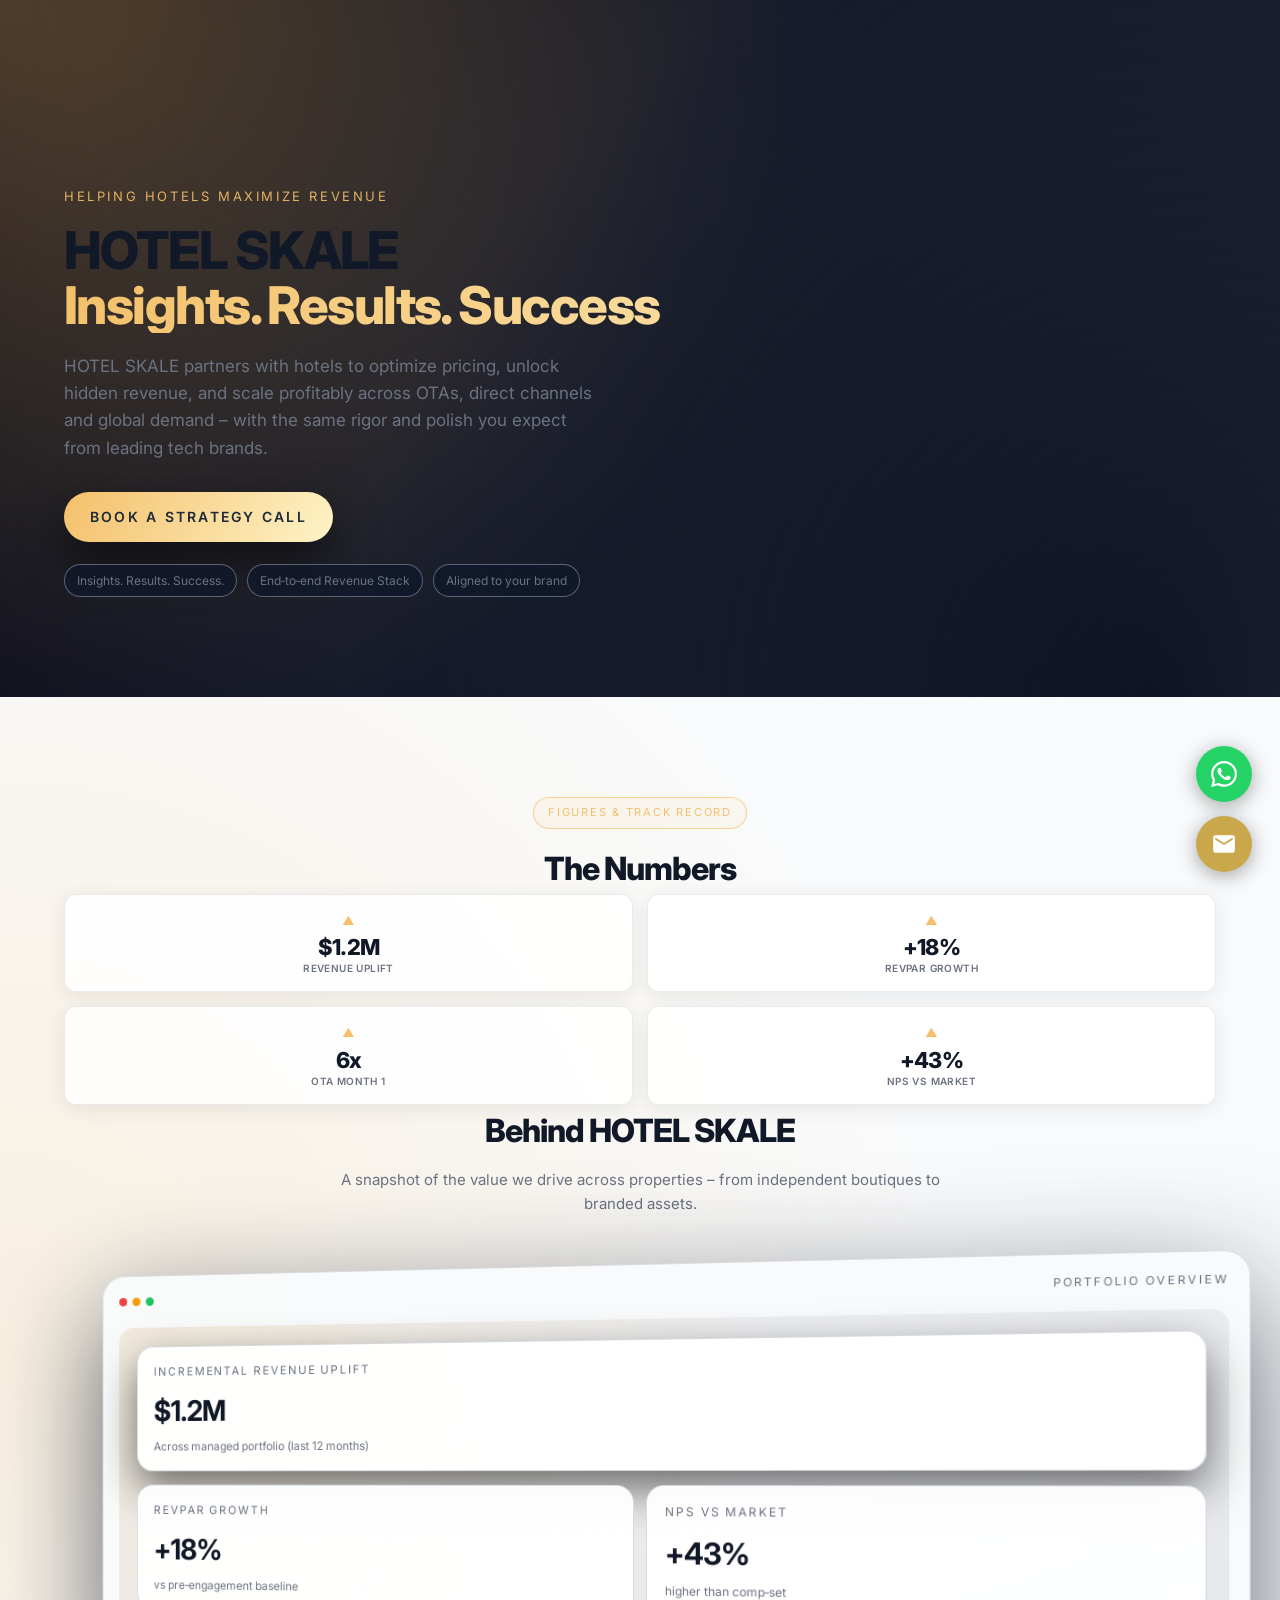
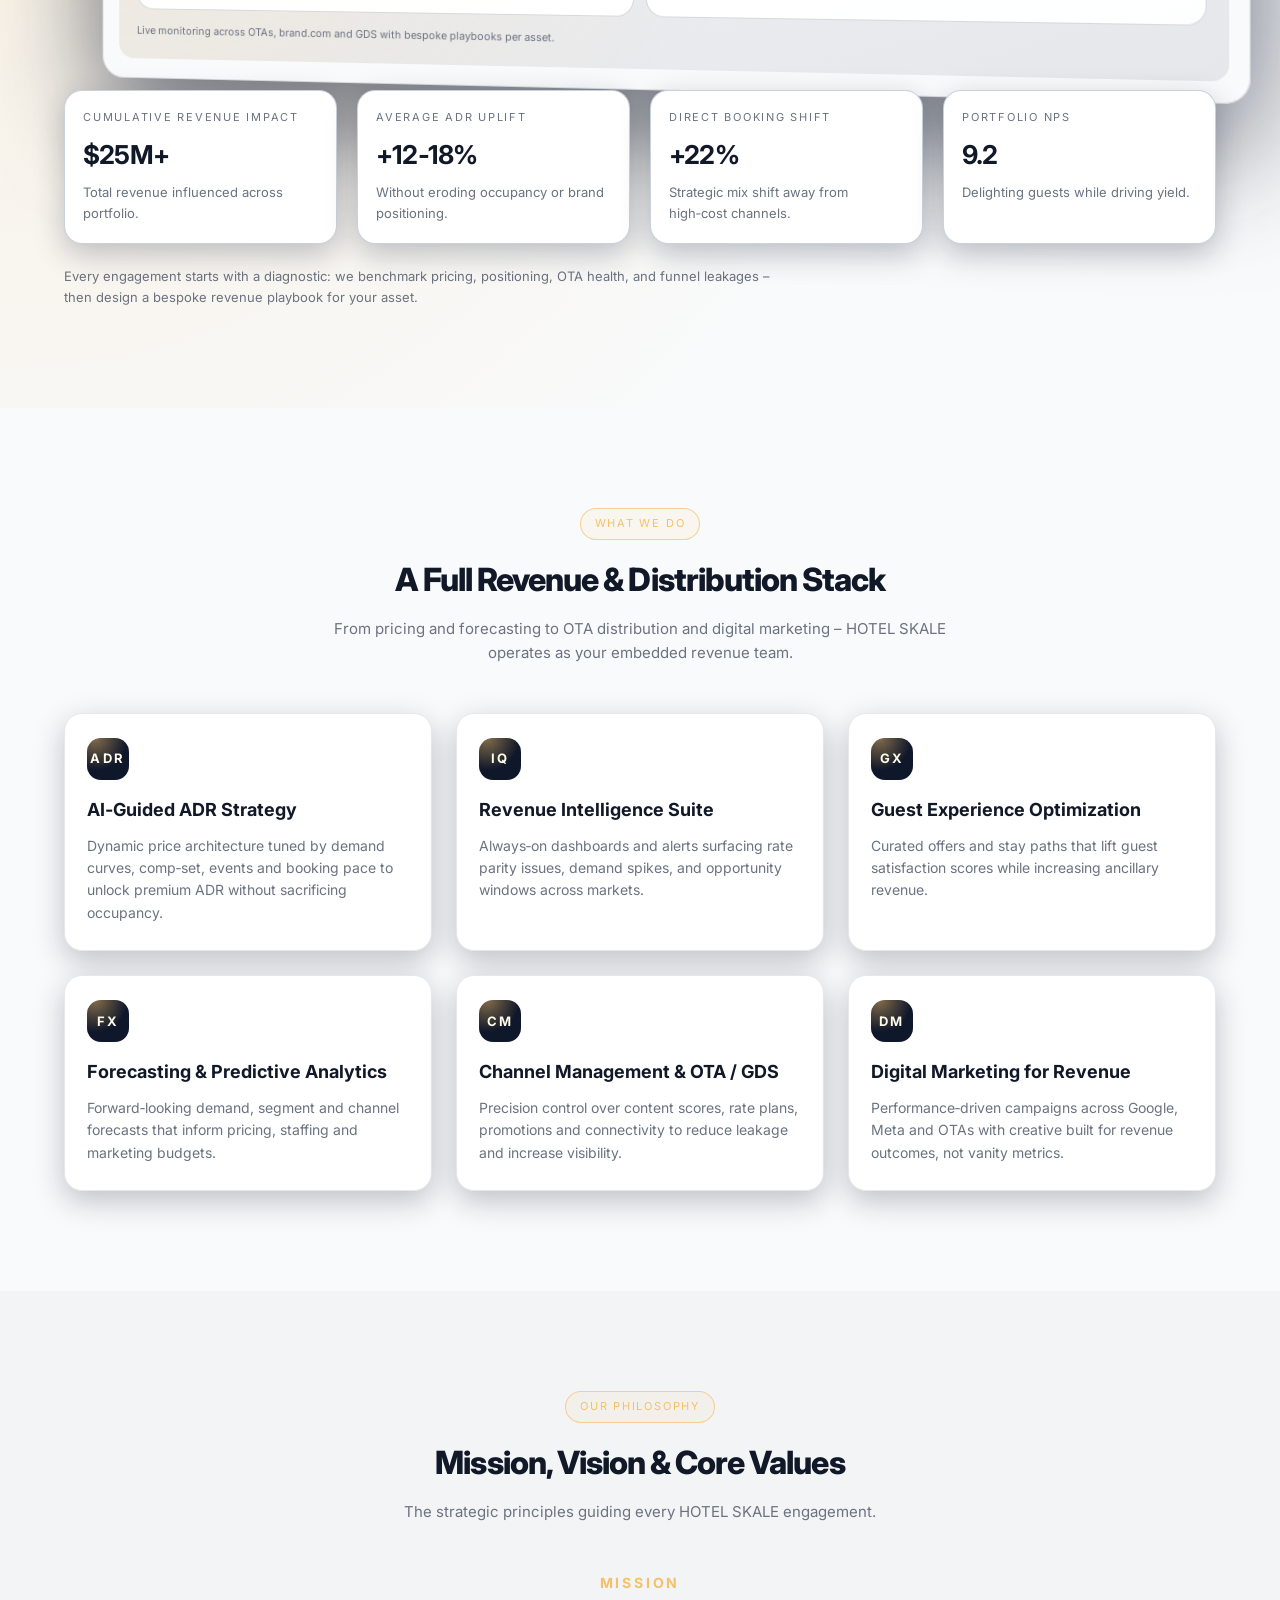
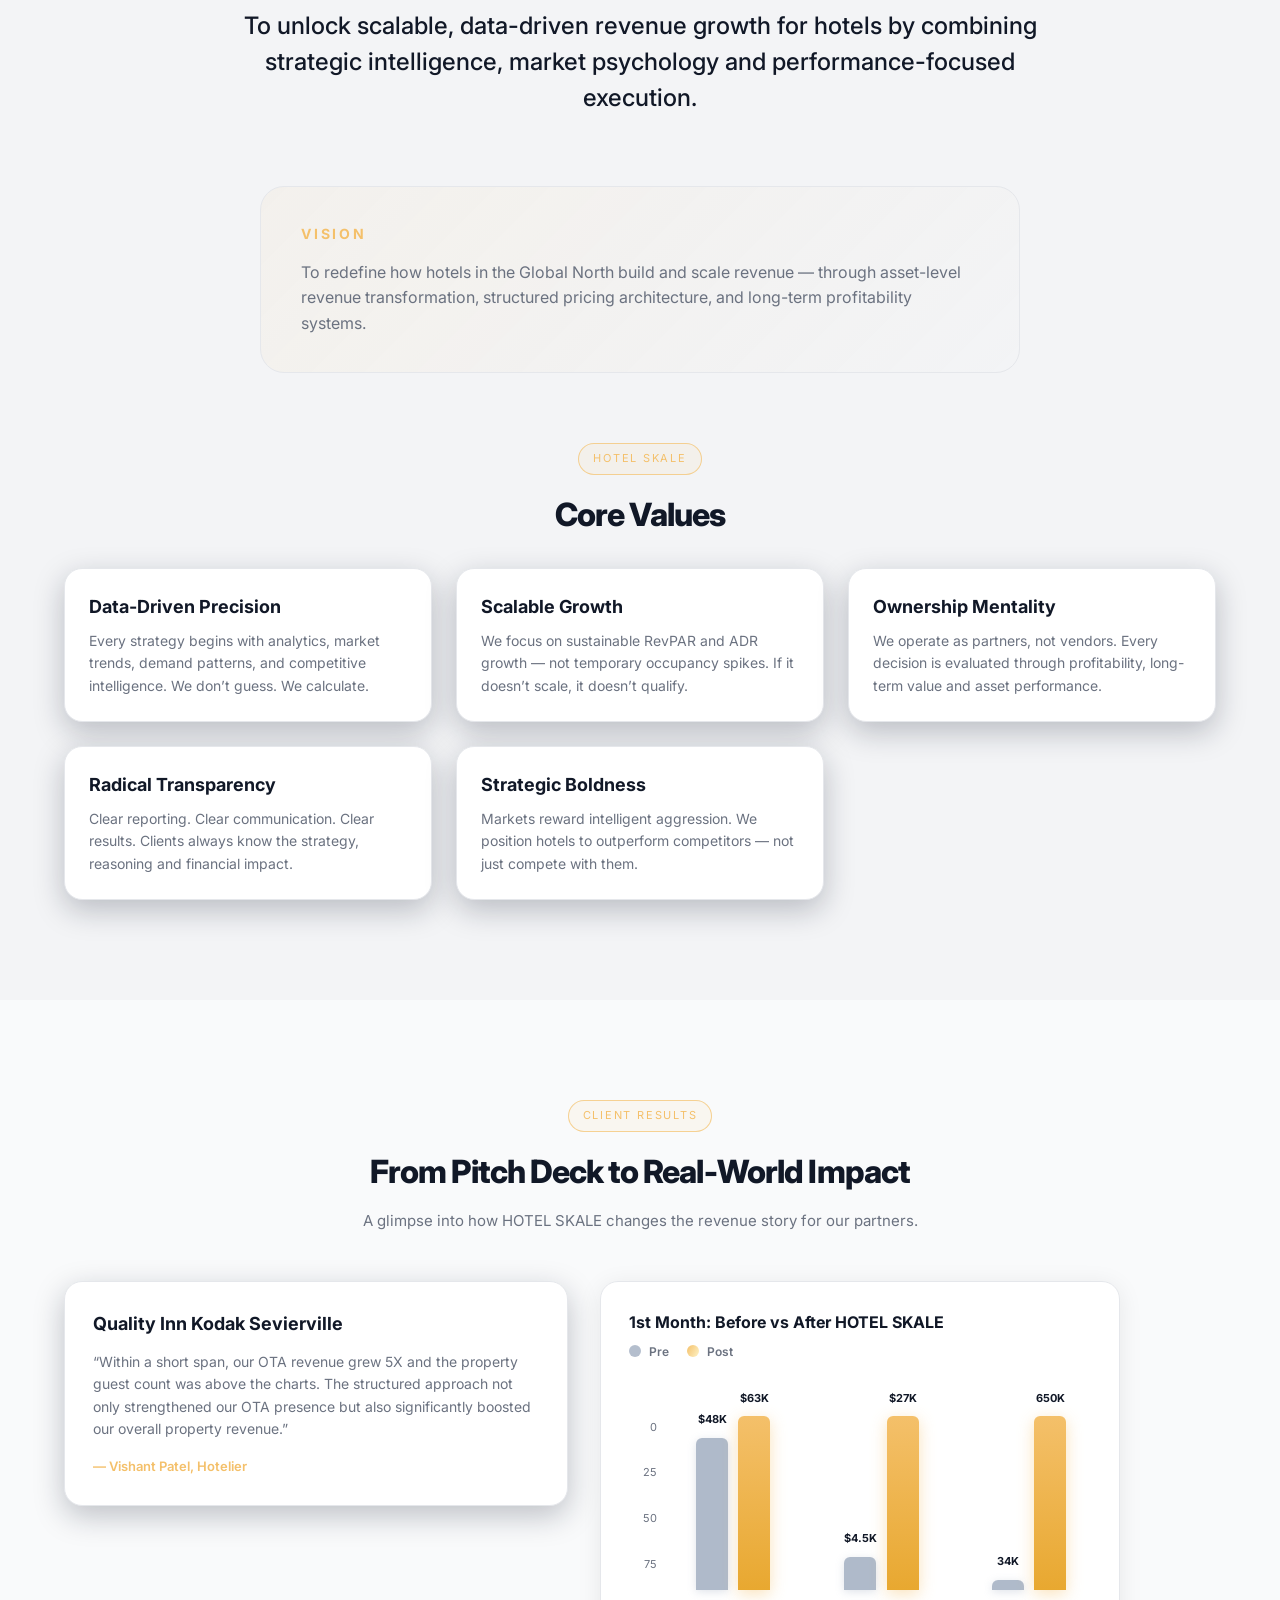
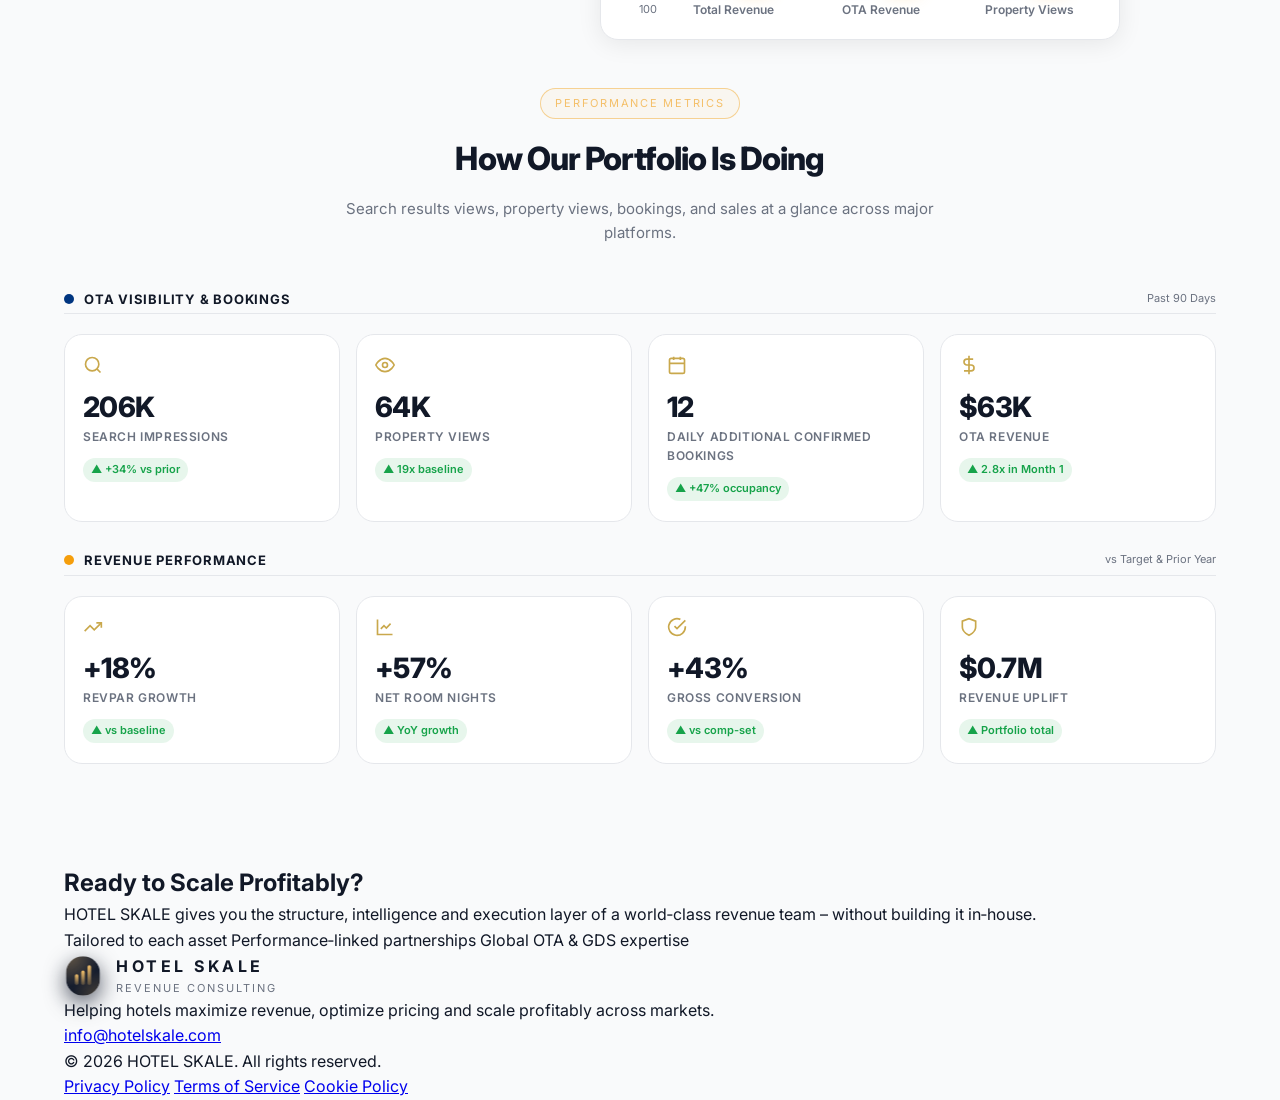
==== commit 29be3316: "Update performance metrics section titles and values" ====
--- a/index.html
+++ b/index.html
@@ -399,7 +399,7 @@
 
                 <div class="section-header center compact">
                     <span class="section-label">Performance Metrics</span>
-                    <h2 class="section-title">How Your Performance Is Doing</h2>
+                    <h2 class="section-title">How Our Portfolio Is Doing</h2>
                     <p class="section-description">
                         Search results views, property views, bookings, and sales at a glance across major platforms.
                     </p>
@@ -408,14 +408,14 @@
                 <div class="performance-metrics-grid">
   <div class="perf-platform-header"><span class="perf-platform-dot dot-booking"></span><span class="perf-platform-name">OTA Visibility &amp; Bookings</span><span class="perf-platform-period">Past 90 Days</span></div>
   <div class="perf-kpi-card"><div class="perf-kpi-icon"><svg width="20" height="20" viewBox="0 0 24 24" fill="none" stroke="currentColor" stroke-width="2"><circle cx="11" cy="11" r="8"/><path d="m21 21-4.35-4.35"/></svg></div><div class="perf-kpi-value">206K</div><div class="perf-kpi-label">Search Impressions</div><span class="perf-kpi-trend up">&#9650; +34% vs prior</span></div>
-  <div class="perf-kpi-card"><div class="perf-kpi-icon"><svg width="20" height="20" viewBox="0 0 24 24" fill="none" stroke="currentColor" stroke-width="2"><path d="M1 12s4-8 11-8 11 8 11 8-4 8-11 8-11-8-11-8z"/><circle cx="12" cy="12" r="3"/></svg></div><div class="perf-kpi-value">648K</div><div class="perf-kpi-label">Property Views</div><span class="perf-kpi-trend up">&#9650; 19x baseline</span></div>
-  <div class="perf-kpi-card"><div class="perf-kpi-icon"><svg width="20" height="20" viewBox="0 0 24 24" fill="none" stroke="currentColor" stroke-width="2"><rect x="3" y="4" width="18" height="18" rx="2"/><line x1="16" y1="2" x2="16" y2="6"/><line x1="8" y1="2" x2="8" y2="6"/><line x1="3" y1="10" x2="21" y2="10"/></svg></div><div class="perf-kpi-value">152</div><div class="perf-kpi-label">Confirmed Bookings</div><span class="perf-kpi-trend up">&#9650; +47% occupancy</span></div>
-  <div class="perf-kpi-card"><div class="perf-kpi-icon"><svg width="20" height="20" viewBox="0 0 24 24" fill="none" stroke="currentColor" stroke-width="2"><line x1="12" y1="1" x2="12" y2="23"/><path d="M17 5H9.5a3.5 3.5 0 0 0 0 7h5a3.5 3.5 0 0 1 0 7H6"/></svg></div><div class="perf-kpi-value">$63K</div><div class="perf-kpi-label">OTA Revenue</div><span class="perf-kpi-trend up">&#9650; 6x in Month 1</span></div>
+  <div class="perf-kpi-card"><div class="perf-kpi-icon"><svg width="20" height="20" viewBox="0 0 24 24" fill="none" stroke="currentColor" stroke-width="2"><path d="M1 12s4-8 11-8 11 8 11 8-4 8-11 8-11-8-11-8z"/><circle cx="12" cy="12" r="3"/></svg></div><div class="perf-kpi-value">64K</div><div class="perf-kpi-label">Property Views</div><span class="perf-kpi-trend up">&#9650; 19x baseline</span></div>
+  <div class="perf-kpi-card"><div class="perf-kpi-icon"><svg width="20" height="20" viewBox="0 0 24 24" fill="none" stroke="currentColor" stroke-width="2"><rect x="3" y="4" width="18" height="18" rx="2"/><line x1="16" y1="2" x2="16" y2="6"/><line x1="8" y1="2" x2="8" y2="6"/><line x1="3" y1="10" x2="21" y2="10"/></svg></div><div class="perf-kpi-value">12</div><div class="perf-kpi-label">Daily Additional Confirmed Bookings</div><span class="perf-kpi-trend up">&#9650; +47% occupancy</span></div>
+  <div class="perf-kpi-card"><div class="perf-kpi-icon"><svg width="20" height="20" viewBox="0 0 24 24" fill="none" stroke="currentColor" stroke-width="2"><line x1="12" y1="1" x2="12" y2="23"/><path d="M17 5H9.5a3.5 3.5 0 0 0 0 7h5a3.5 3.5 0 0 1 0 7H6"/></svg></div><div class="perf-kpi-value">$63K</div><div class="perf-kpi-label">OTA Revenue</div><span class="perf-kpi-trend up">&#9650; 2.8x in Month 1</span></div>
   <div class="perf-platform-header"><span class="perf-platform-dot dot-expedia"></span><span class="perf-platform-name">Revenue Performance</span><span class="perf-platform-period">vs Target &amp; Prior Year</span></div>
   <div class="perf-kpi-card"><div class="perf-kpi-icon"><svg width="20" height="20" viewBox="0 0 24 24" fill="none" stroke="currentColor" stroke-width="2"><polyline points="22 7 13.5 15.5 8.5 10.5 2 17"/><polyline points="16 7 22 7 22 13"/></svg></div><div class="perf-kpi-value">+18%</div><div class="perf-kpi-label">RevPAR Growth</div><span class="perf-kpi-trend up">&#9650; vs baseline</span></div>
-  <div class="perf-kpi-card"><div class="perf-kpi-icon"><svg width="20" height="20" viewBox="0 0 24 24" fill="none" stroke="currentColor" stroke-width="2"><path d="M3 3v18h18"/><path d="M18.7 8l-5.1 5.2-2.8-2.7L7 14.3"/></svg></div><div class="perf-kpi-value">+27%</div><div class="perf-kpi-label">Net Room Nights</div><span class="perf-kpi-trend up">&#9650; YoY growth</span></div>
+  <div class="perf-kpi-card"><div class="perf-kpi-icon"><svg width="20" height="20" viewBox="0 0 24 24" fill="none" stroke="currentColor" stroke-width="2"><path d="M3 3v18h18"/><path d="M18.7 8l-5.1 5.2-2.8-2.7L7 14.3"/></svg></div><div class="perf-kpi-value">+57%</div><div class="perf-kpi-label">Net Room Nights</div><span class="perf-kpi-trend up">&#9650; YoY growth</span></div>
   <div class="perf-kpi-card"><div class="perf-kpi-icon"><svg width="20" height="20" viewBox="0 0 24 24" fill="none" stroke="currentColor" stroke-width="2"><path d="M22 11.08V12a10 10 0 1 1-5.93-9.14"/><polyline points="22 4 12 14.01 9 11.01"/></svg></div><div class="perf-kpi-value">+43%</div><div class="perf-kpi-label">Gross Conversion</div><span class="perf-kpi-trend up">&#9650; vs comp-set</span></div>
-  <div class="perf-kpi-card"><div class="perf-kpi-icon"><svg width="20" height="20" viewBox="0 0 24 24" fill="none" stroke="currentColor" stroke-width="2"><path d="M12 22s8-4 8-10V5l-8-3-8 3v7c0 6 8 10 8 10z"/></svg></div><div class="perf-kpi-value">$1.2M</div><div class="perf-kpi-label">Revenue Uplift</div><span class="perf-kpi-trend up">&#9650; Portfolio total</span></div>
+  <div class="perf-kpi-card"><div class="perf-kpi-icon"><svg width="20" height="20" viewBox="0 0 24 24" fill="none" stroke="currentColor" stroke-width="2"><path d="M12 22s8-4 8-10V5l-8-3-8 3v7c0 6 8 10 8 10z"/></svg></div><div class="perf-kpi-value">$0.7M</div><div class="perf-kpi-label">Revenue Uplift</div><span class="perf-kpi-trend up">&#9650; Portfolio total</span></div>
 </div>
             </div>
         </section>
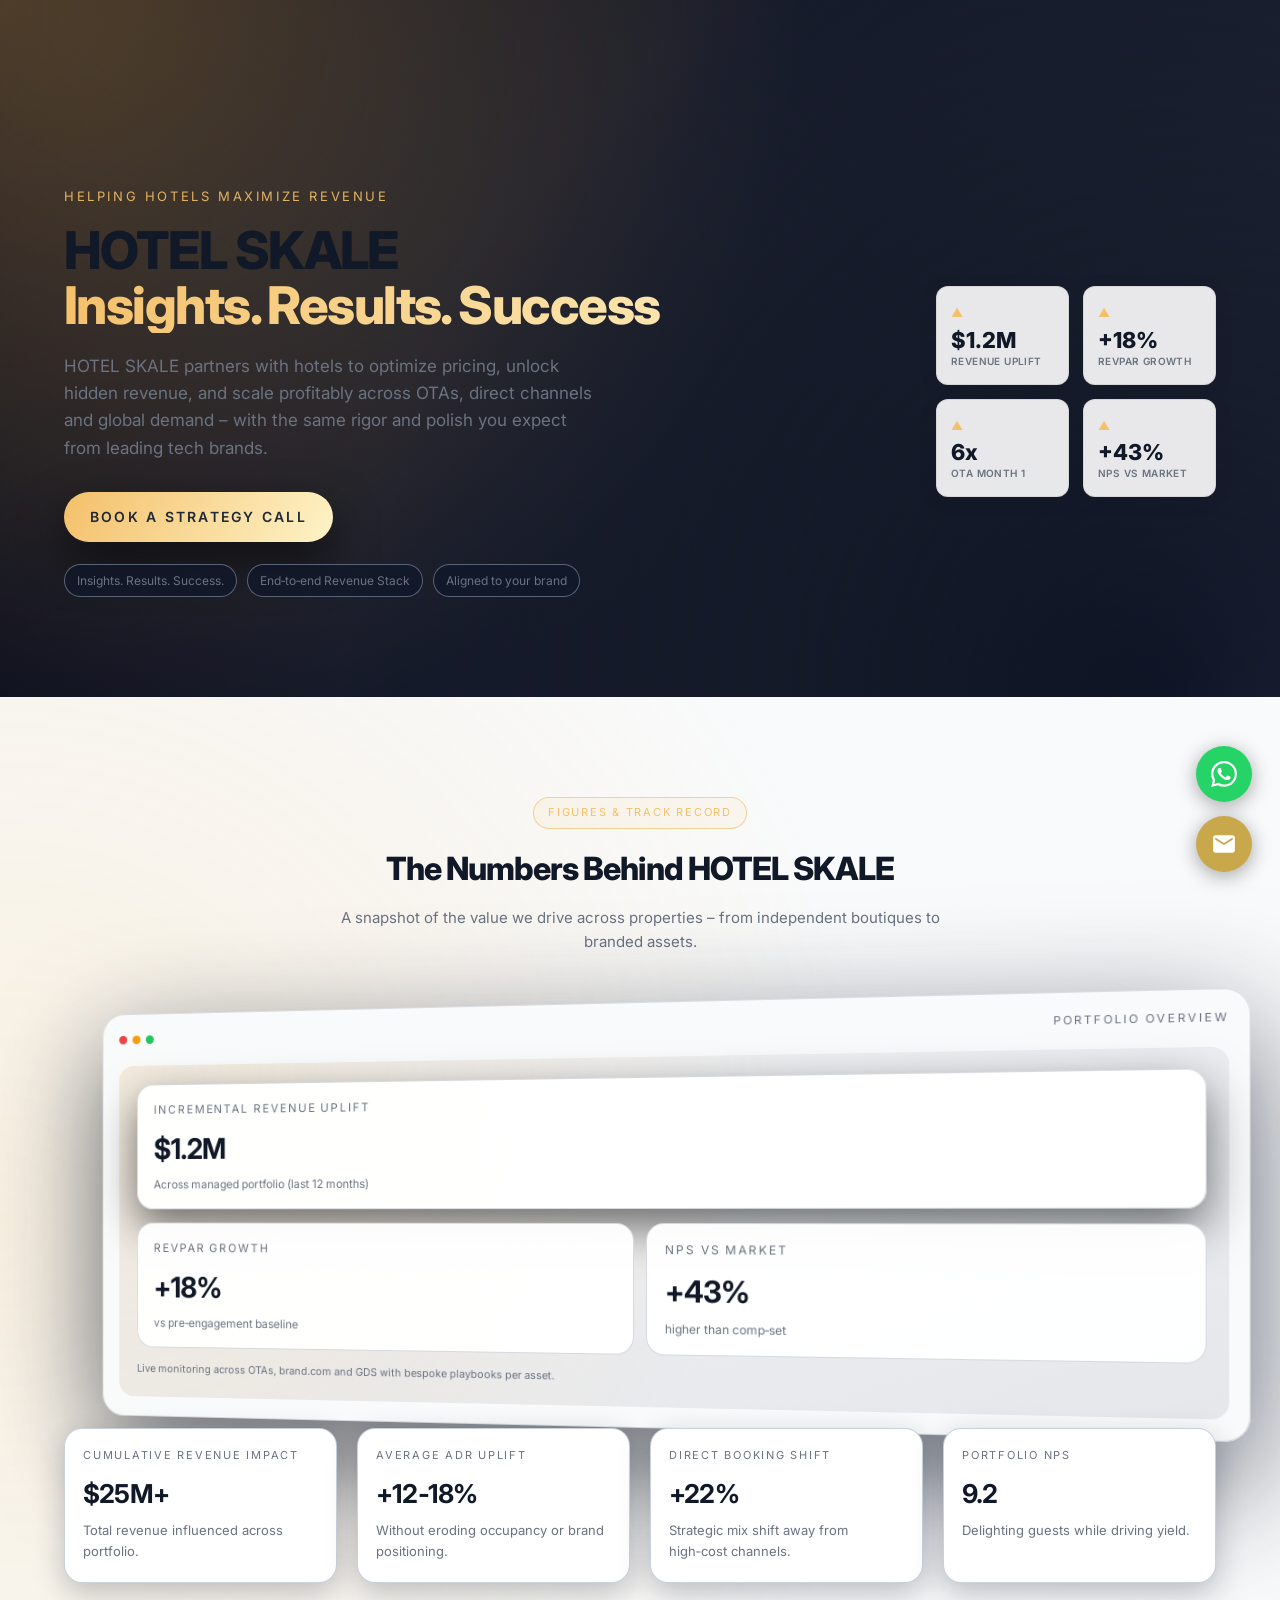
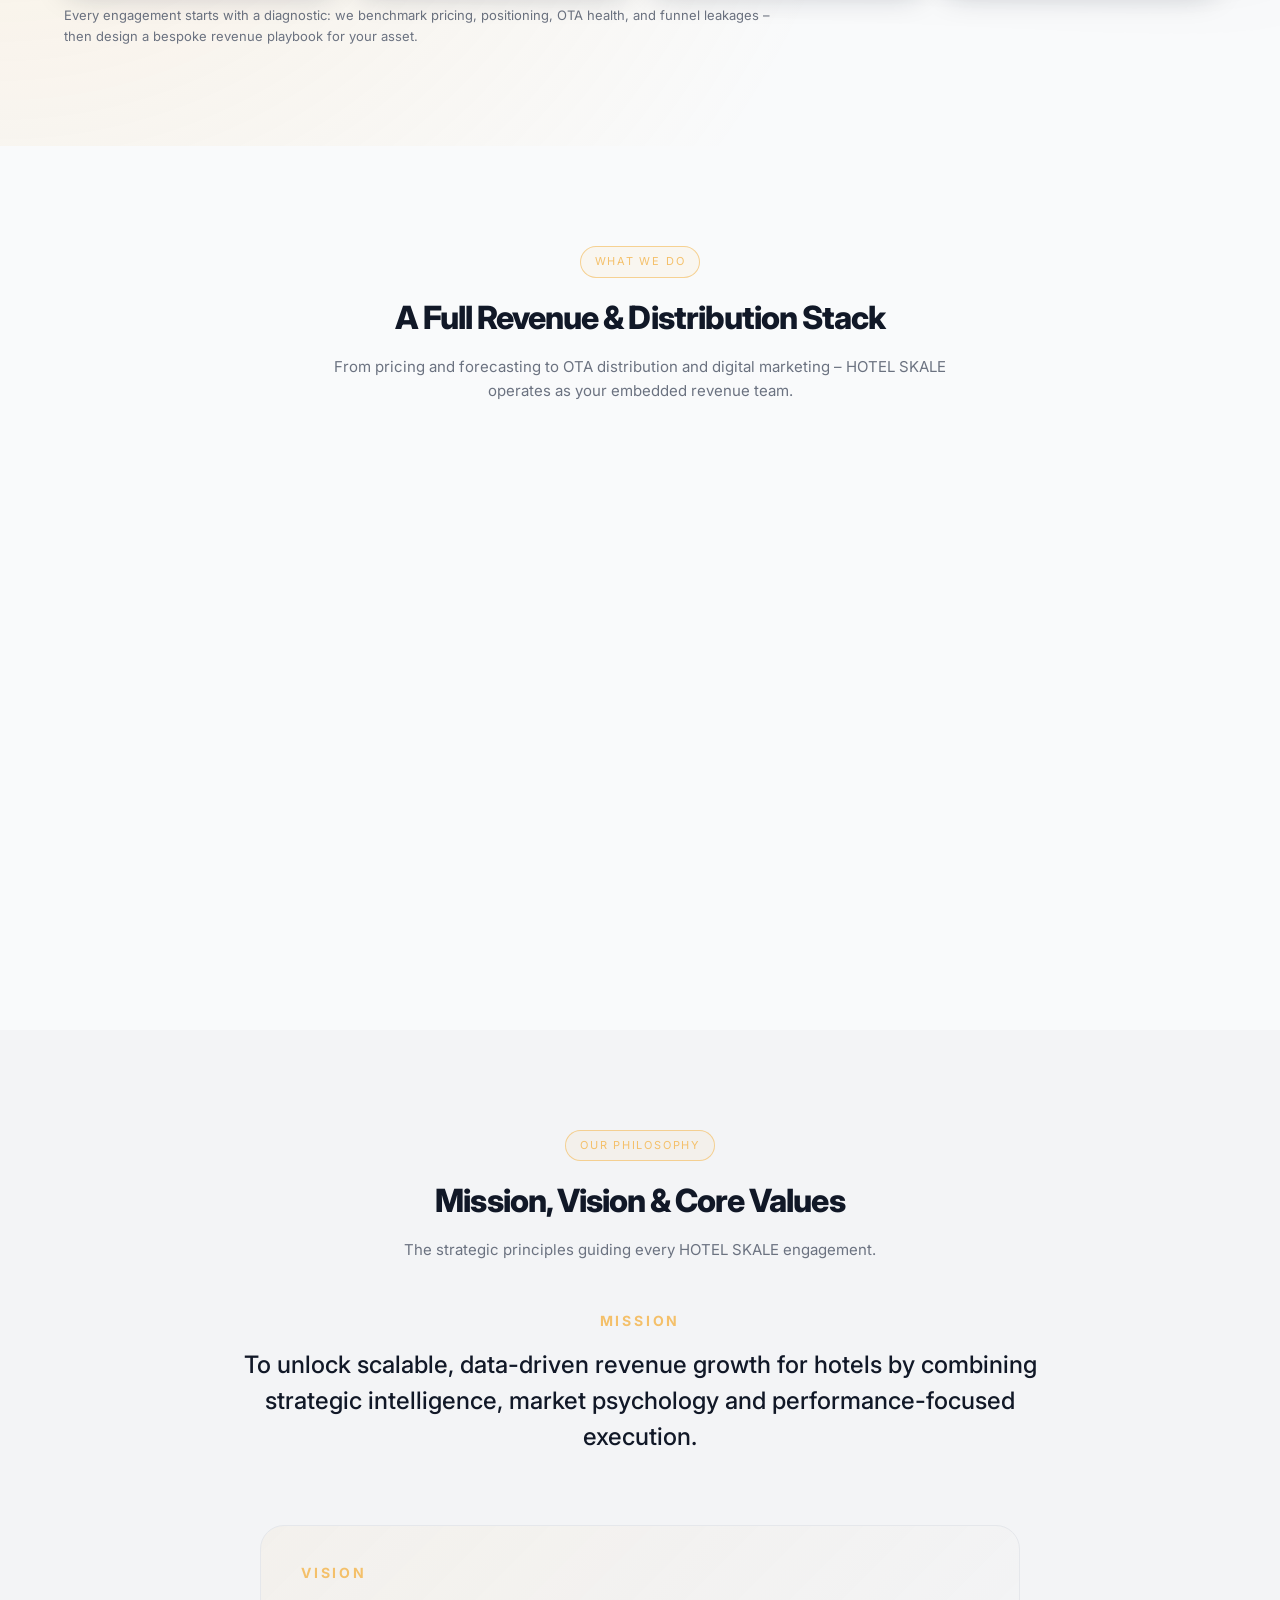
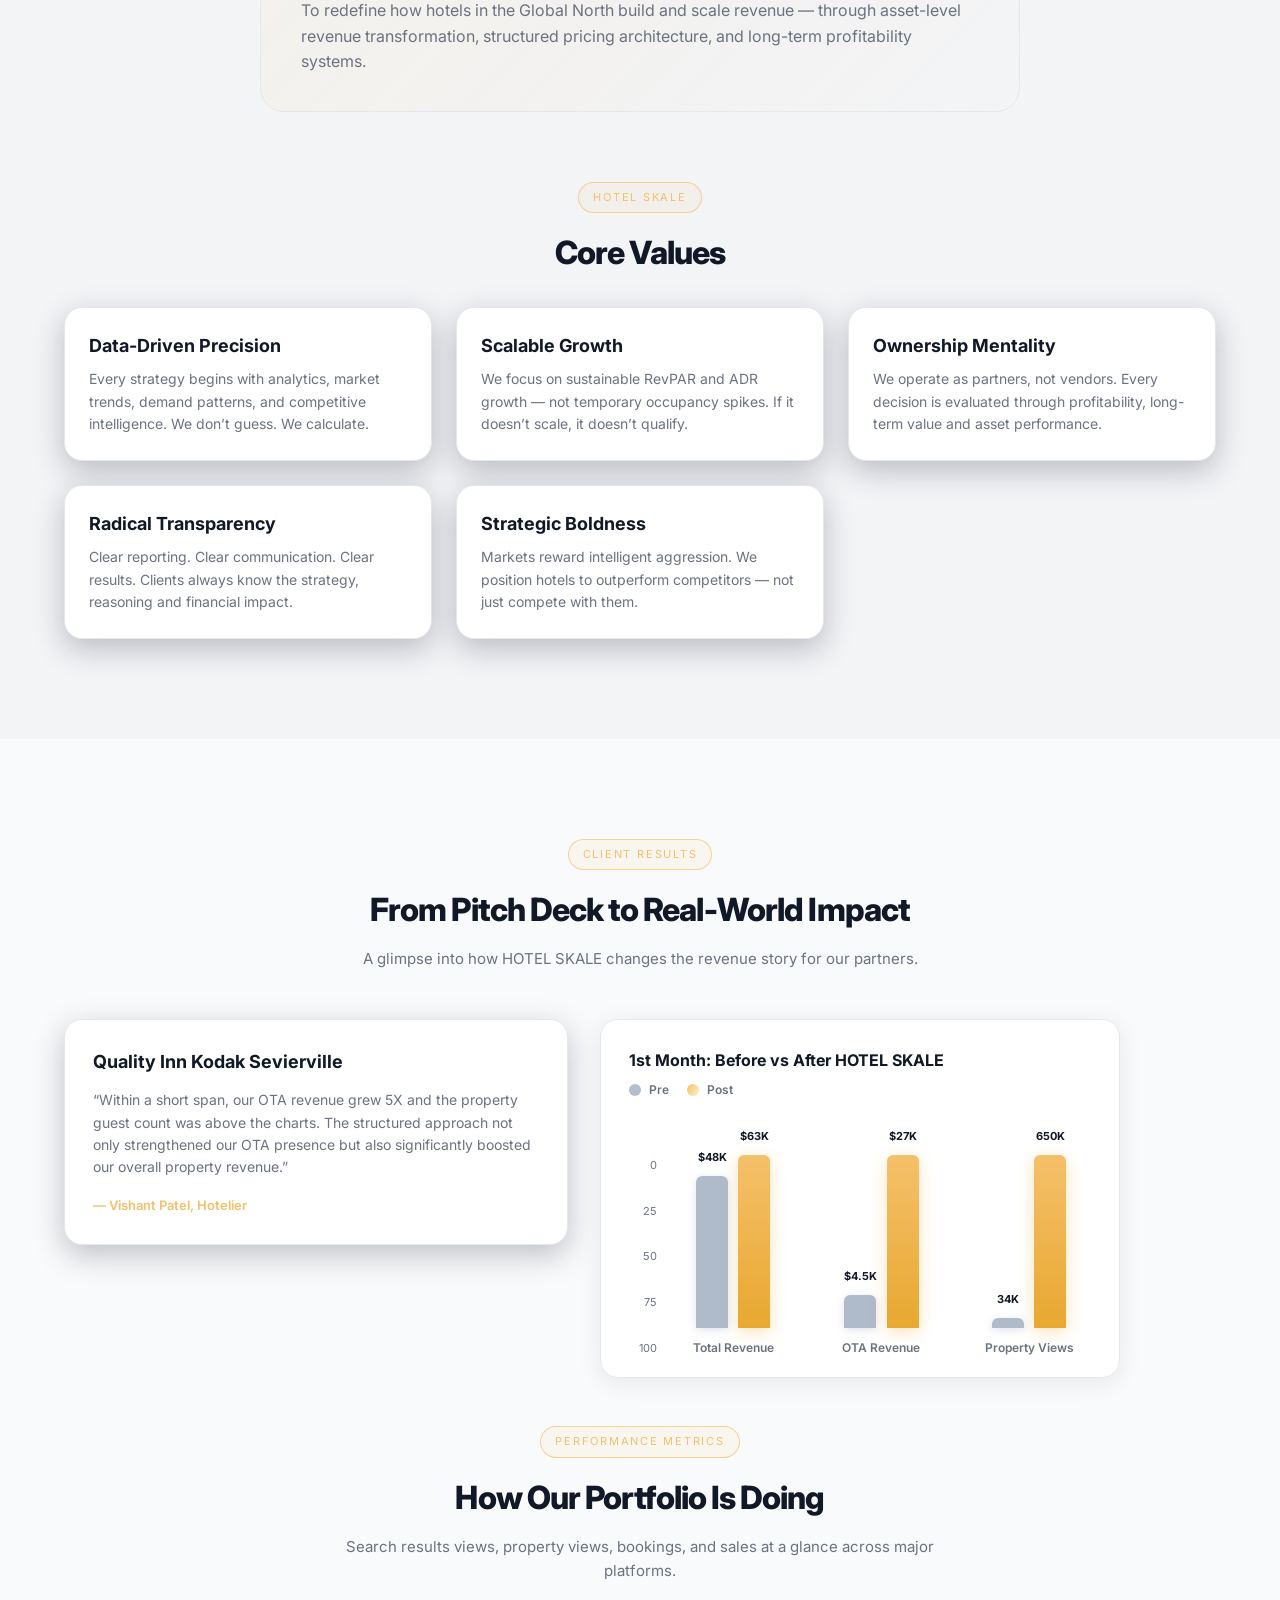
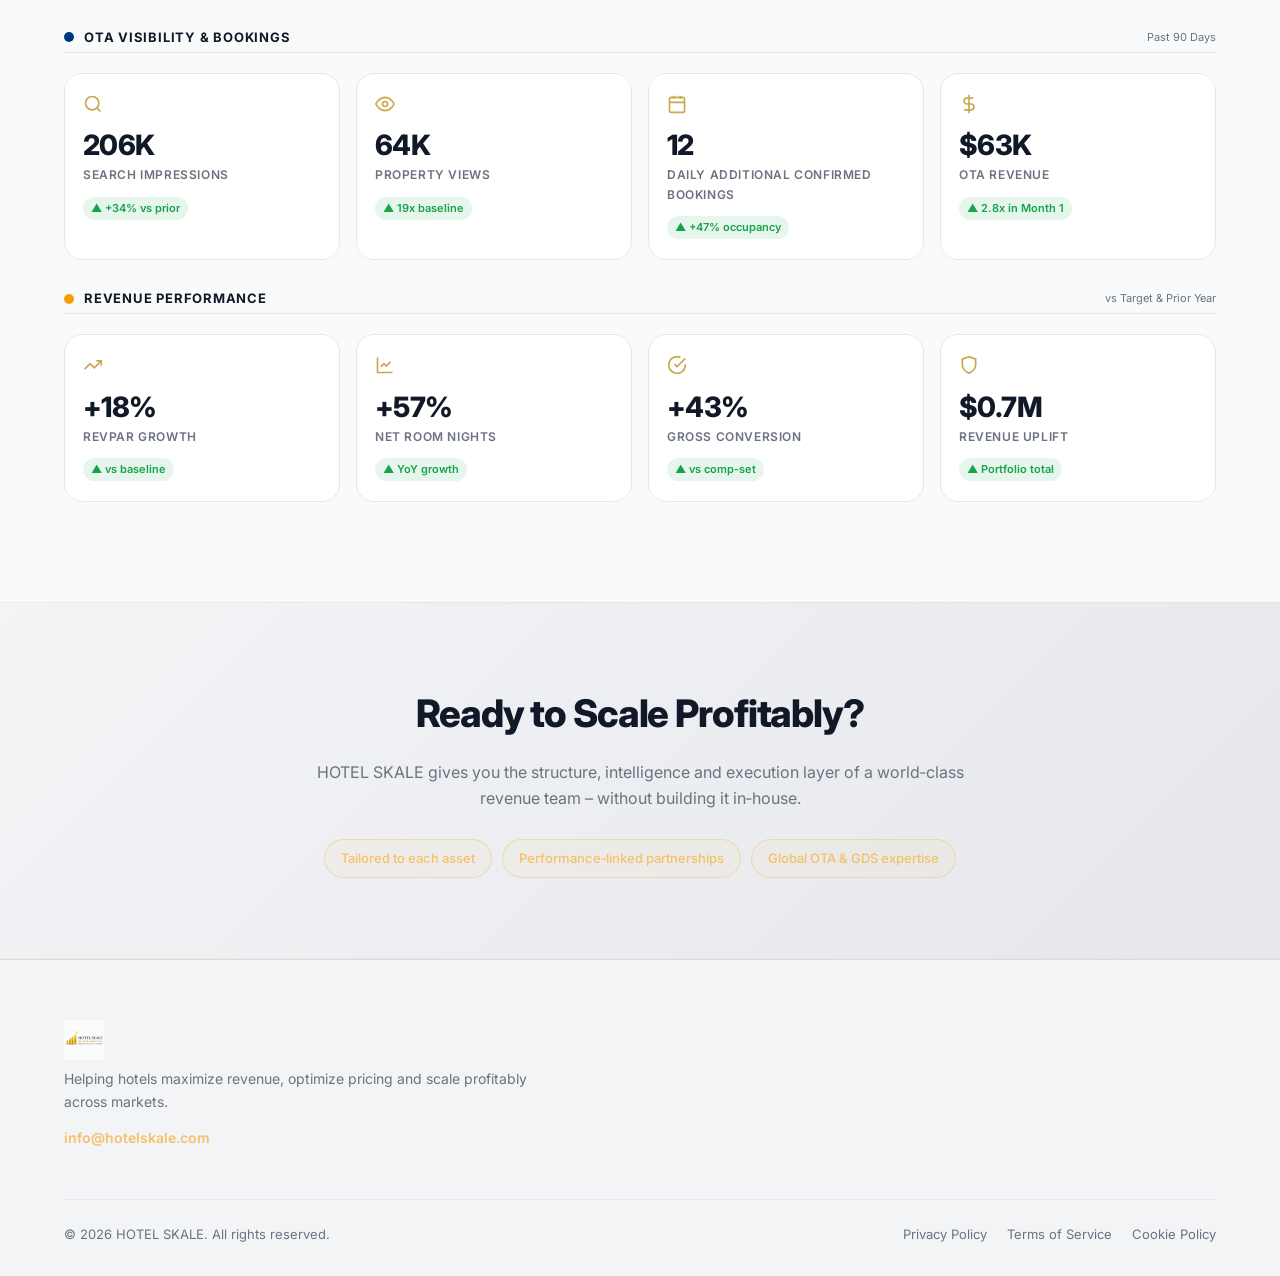
==== commit a96157ae: "Update footer logo and section titles in index.html" ====
--- a/index.html
+++ b/index.html
@@ -16,7 +16,6 @@
             <div class="nav-content">
              <a href="#top" class="logo">
     <img src="hotelskale-logo.jpeg" alt="Hotel Skale" class="logo-img">
-    </div>
 </a>
 
                 <ul class="nav-menu">
@@ -70,6 +69,7 @@
                             <span>Aligned to your brand</span>
                         </div>
                     </div>
+<div class="hero-visual"><div class="hero-stat-card"><div class="hero-stat-icon">&#9650;</div><div class="hero-stat-value">$1.2M</div><div class="hero-stat-label">Revenue Uplift</div></div><div class="hero-stat-card"><div class="hero-stat-icon">&#9650;</div><div class="hero-stat-value">+18%</div><div class="hero-stat-label">RevPAR Growth</div></div><div class="hero-stat-card"><div class="hero-stat-icon">&#9650;</div><div class="hero-stat-value">6x</div><div class="hero-stat-label">OTA Month 1</div></div><div class="hero-stat-card"><div class="hero-stat-icon">&#9650;</div><div class="hero-stat-value">+43%</div><div class="hero-stat-label">NPS vs Market</div></div></div>
                 </div>
             </div>
         </section>
@@ -80,8 +80,7 @@
                 
                 <div class="section-header center">
                     <span class="section-label">Figures & Track Record</span>
-                    <h2 class="section-title">The Numbers 
-        <div class="hero-visual"><div class="hero-stat-card"><div class="hero-stat-icon">&#9650;</div><div class="hero-stat-value">$1.2M</div><div class="hero-stat-label">Revenue Uplift</div></div><div class="hero-stat-card"><div class="hero-stat-icon">&#9650;</div><div class="hero-stat-value">+18%</div><div class="hero-stat-label">RevPAR Growth</div></div><div class="hero-stat-card"><div class="hero-stat-icon">&#9650;</div><div class="hero-stat-value">6x</div><div class="hero-stat-label">OTA Month 1</div></div><div class="hero-stat-card"><div class="hero-stat-icon">&#9650;</div><div class="hero-stat-value">+43%</div><div class="hero-stat-label">NPS vs Market</div></div></div>Behind HOTEL SKALE</h2>
+                    <h2 class="section-title">The Numbers Behind HOTEL SKALE</h2>
                     <p class="section-description">
                         A snapshot of the value we drive across properties – from independent boutiques to branded assets.
                     </p>
@@ -446,16 +445,8 @@
         <div class="container">
             <div class="footer-content">
                 <div class="footer-section">
-                    <div class="logo">
-                        <div class="logo-mark small">
-                            <span class="logo-bar bar-1"></span>
-                            <span class="logo-bar bar-2"></span>
-                            <span class="logo-bar bar-3"></span>
-                        </div>
-                        <div class="logo-text-group">
-                            <span class="logo-title">HOTEL SKALE</span>
-                            <span class="logo-subtitle">Revenue Consulting</span>
-                        </div>
+                    <div class="footer-logo">
+                        <img src="hotelskale-logo.jpeg" alt="Hotel Skale" class="footer-logo-img">
                     </div>
                     <p class="footer-description">
                         Helping hotels maximize revenue, optimize pricing and scale profitably across markets.
--- a/styles.css
+++ b/styles.css
@@ -1046,7 +1046,6 @@
   height: var(--bar-h, 4px);
   min-height: 4px;
   border-radius: 6px 6px 0 0;
-  animation: barGrow 1.1s cubic-bezier(0.34, 1.56, 0.64, 1) both;
 }
 .histogram-bar-pre {
   background: rgba(148, 163, 184, 0.75);
@@ -1134,3 +1133,125 @@
  
 
 .logo-img{height:44px;width:auto;object-fit:contain;display:block;filter:brightness(0) invert(1);transition:opacity .2s}[data-theme="light"] .logo-img{filter:none}.logo:hover .logo-img{opacity:.85}.hero-content{display:flex;gap:48px;align-items:center;width:100%}.hero-copy{flex:1;min-width:0}.hero-visual{flex:0 0 280px;display:grid;grid-template-columns:1fr 1fr;gap:14px;animation:fadeInRight .8s .4s both}@keyframes fadeInRight{from{opacity:0;transform:translateX(24px)}to{opacity:1;transform:translateX(0)}}.hero-stat-card{background:rgba(255,255,255,.07);border:1px solid rgba(255,255,255,.12);border-radius:12px;padding:16px 14px;display:flex;flex-direction:column;gap:4px}.hero-stat-icon{font-size:12px;color:#f4c06a;margin-bottom:2px}.hero-stat-value{font-size:22px;font-weight:800;color:#f4c06a;line-height:1}.hero-stat-label{font-size:10px;font-weight:600;color:rgba(255,255,255,.65);text-transform:uppercase;letter-spacing:.04em;line-height:1.3}[data-theme="light"] .hero-stat-card{background:rgba(255,255,255,.9);border-color:rgba(0,0,0,.08);box-shadow:0 4px 20px rgba(0,0,0,.08)}[data-theme="light"] .hero-stat-value{color:#111827}[data-theme="light"] .hero-stat-label{color:#6b7280}.performance-metrics-grid{display:grid;grid-template-columns:repeat(4,1fr);gap:16px;margin-top:32px}.perf-platform-header{grid-column:1/-1;display:flex;align-items:center;gap:10px;padding:12px 0 4px;border-bottom:1px solid var(--border-color);margin-bottom:4px}.perf-platform-dot{width:10px;height:10px;border-radius:50%;flex-shrink:0}.dot-booking{background:#003580}.dot-expedia{background:#f59e0b}.perf-platform-name{font-size:13px;font-weight:700;color:var(--text-primary);text-transform:uppercase;letter-spacing:.06em}.perf-platform-period{font-size:11px;color:var(--text-secondary);margin-left:auto}.perf-kpi-card{background:var(--bg-elevated);border:1px solid var(--border-color);border-radius:var(--radius-md);padding:20px 18px;display:flex;flex-direction:column;gap:6px;transition:transform .2s,box-shadow .2s;position:relative;overflow:hidden}.perf-kpi-card::before{content:"";position:absolute;top:0;left:0;right:0;height:3px;background:linear-gradient(90deg,#c9a84c,#fef3c7);opacity:0;transition:opacity .2s}.perf-kpi-card:hover{transform:translateY(-3px);box-shadow:0 8px 24px rgba(0,0,0,.1)}.perf-kpi-card:hover::before{opacity:1}.perf-kpi-icon{color:#c9a84c;margin-bottom:4px}.perf-kpi-value{font-size:28px;font-weight:800;color:var(--text-primary);line-height:1;letter-spacing:-.02em}.perf-kpi-label{font-size:12px;font-weight:600;color:var(--text-secondary);text-transform:uppercase;letter-spacing:.05em}.perf-kpi-trend{font-size:11px;font-weight:600;margin-top:6px;padding:3px 8px;border-radius:20px;display:inline-block;align-self:flex-start}.perf-kpi-trend.up{color:#16a34a;background:rgba(22,163,74,.1)}@media(max-width:1100px){.performance-metrics-grid{grid-template-columns:repeat(2,1fr)}}@media(max-width:900px){.hero-content{flex-direction:column;gap:32px}.hero-visual{flex:none;width:100%;grid-template-columns:repeat(4,1fr)}}@media(max-width:600px){.performance-metrics-grid{grid-template-columns:1fr}.hero-visual{grid-template-columns:repeat(2,1fr)}.logo-img{height:36px}}
+
+
+/* CTA Strip */
+.cta {
+  background: linear-gradient(135deg, #02081f 0%, #0b1220 100%);
+  border-top: 1px solid rgba(244, 192, 106, 0.2);
+  border-bottom: 1px solid rgba(244, 192, 106, 0.2);
+  padding: 80px 0;
+  text-align: center;
+}
+body[data-theme="light"] .cta {
+  background: linear-gradient(135deg, #f3f4f6 0%, #e5e7eb 100%);
+}
+.cta-content {
+  max-width: 700px;
+  margin: 0 auto;
+}
+.cta-title {
+  font-size: 38px;
+  font-weight: 800;
+  letter-spacing: -0.03em;
+  margin-bottom: 16px;
+  color: var(--text-primary);
+}
+.cta-description {
+  font-size: 16px;
+  color: var(--text-secondary);
+  margin-bottom: 28px;
+  line-height: 1.6;
+}
+.cta-badge-row {
+  display: flex;
+  flex-wrap: wrap;
+  gap: 10px;
+  justify-content: center;
+}
+.cta-badge-row span {
+  padding: 8px 16px;
+  border-radius: 999px;
+  border: 1px solid rgba(244, 192, 106, 0.45);
+  background: rgba(244, 192, 106, 0.06);
+  color: var(--accent-gold);
+  font-size: 13px;
+  font-weight: 500;
+}
+
+/* Footer */
+.footer {
+  background: #02081f;
+  border-top: 1px solid rgba(148, 163, 184, 0.15);
+  padding: 60px 0 32px;
+}
+body[data-theme="light"] .footer {
+  background: #f3f4f6;
+  border-top-color: rgba(0,0,0,0.1);
+}
+.footer-content {
+  display: flex;
+  flex-direction: column;
+  gap: 28px;
+  margin-bottom: 48px;
+}
+.footer-logo {
+  margin-bottom: 8px;
+}
+.footer-logo-img {
+  height: 40px;
+  width: auto;
+  object-fit: contain;
+  display: block;
+}
+body[data-theme="dark"] .footer-logo-img {
+  filter: brightness(0) invert(1);
+}
+.footer-description {
+  font-size: 14px;
+  color: var(--text-secondary);
+  line-height: 1.6;
+  margin-bottom: 12px;
+  max-width: 480px;
+}
+.footer-email a {
+  color: var(--accent-gold);
+  text-decoration: none;
+  font-size: 14px;
+  font-weight: 600;
+}
+.footer-email a:hover {
+  text-decoration: underline;
+}
+.footer-bottom {
+  display: flex;
+  align-items: center;
+  justify-content: space-between;
+  padding-top: 24px;
+  border-top: 1px solid rgba(148, 163, 184, 0.12);
+  font-size: 13px;
+  color: var(--text-secondary);
+}
+.footer-legal {
+  display: flex;
+  gap: 20px;
+}
+.footer-legal a {
+  color: var(--text-secondary);
+  text-decoration: none;
+  font-size: 13px;
+  transition: color var(--transition-fast);
+}
+.footer-legal a:hover {
+  color: var(--accent-gold);
+}
+@media (max-width: 768px) {
+  .footer-bottom {
+    flex-direction: column;
+    gap: 14px;
+    text-align: center;
+  }
+  .cta-title {
+    font-size: 28px;
+  }
+}
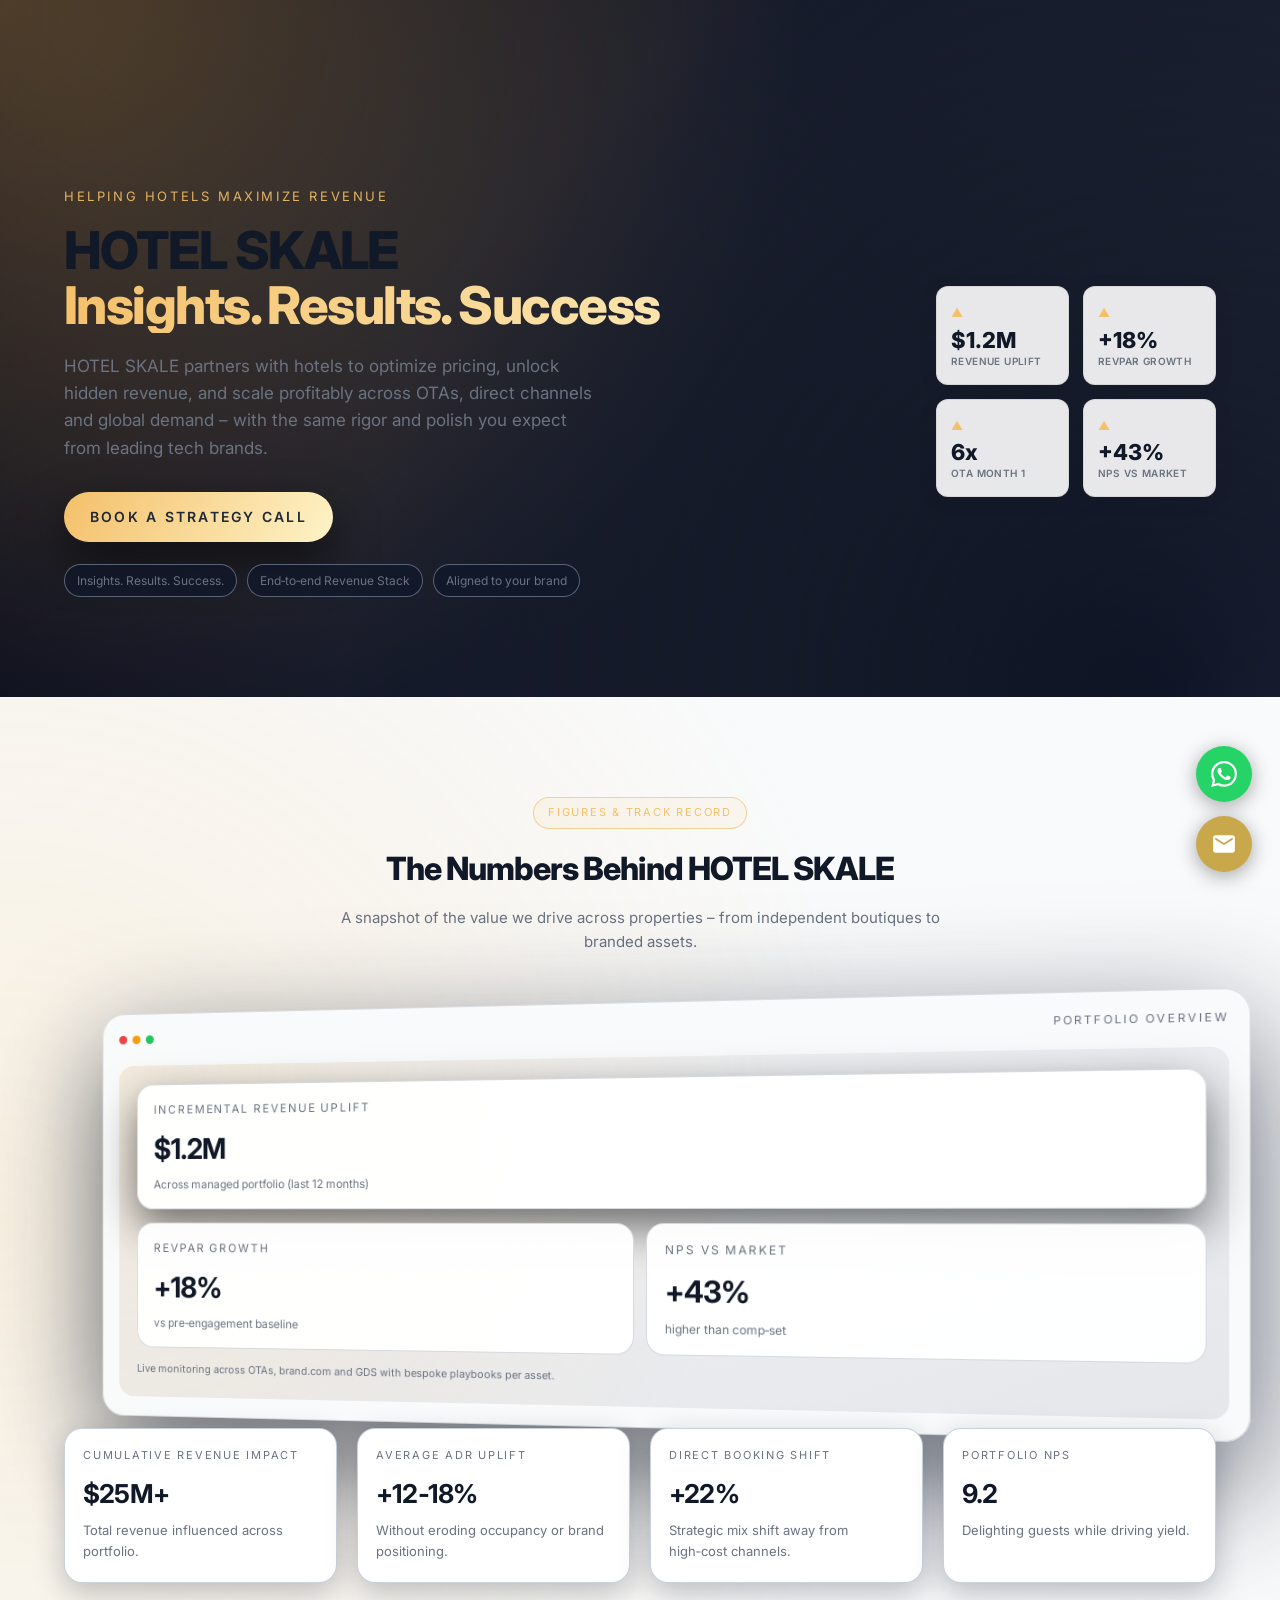
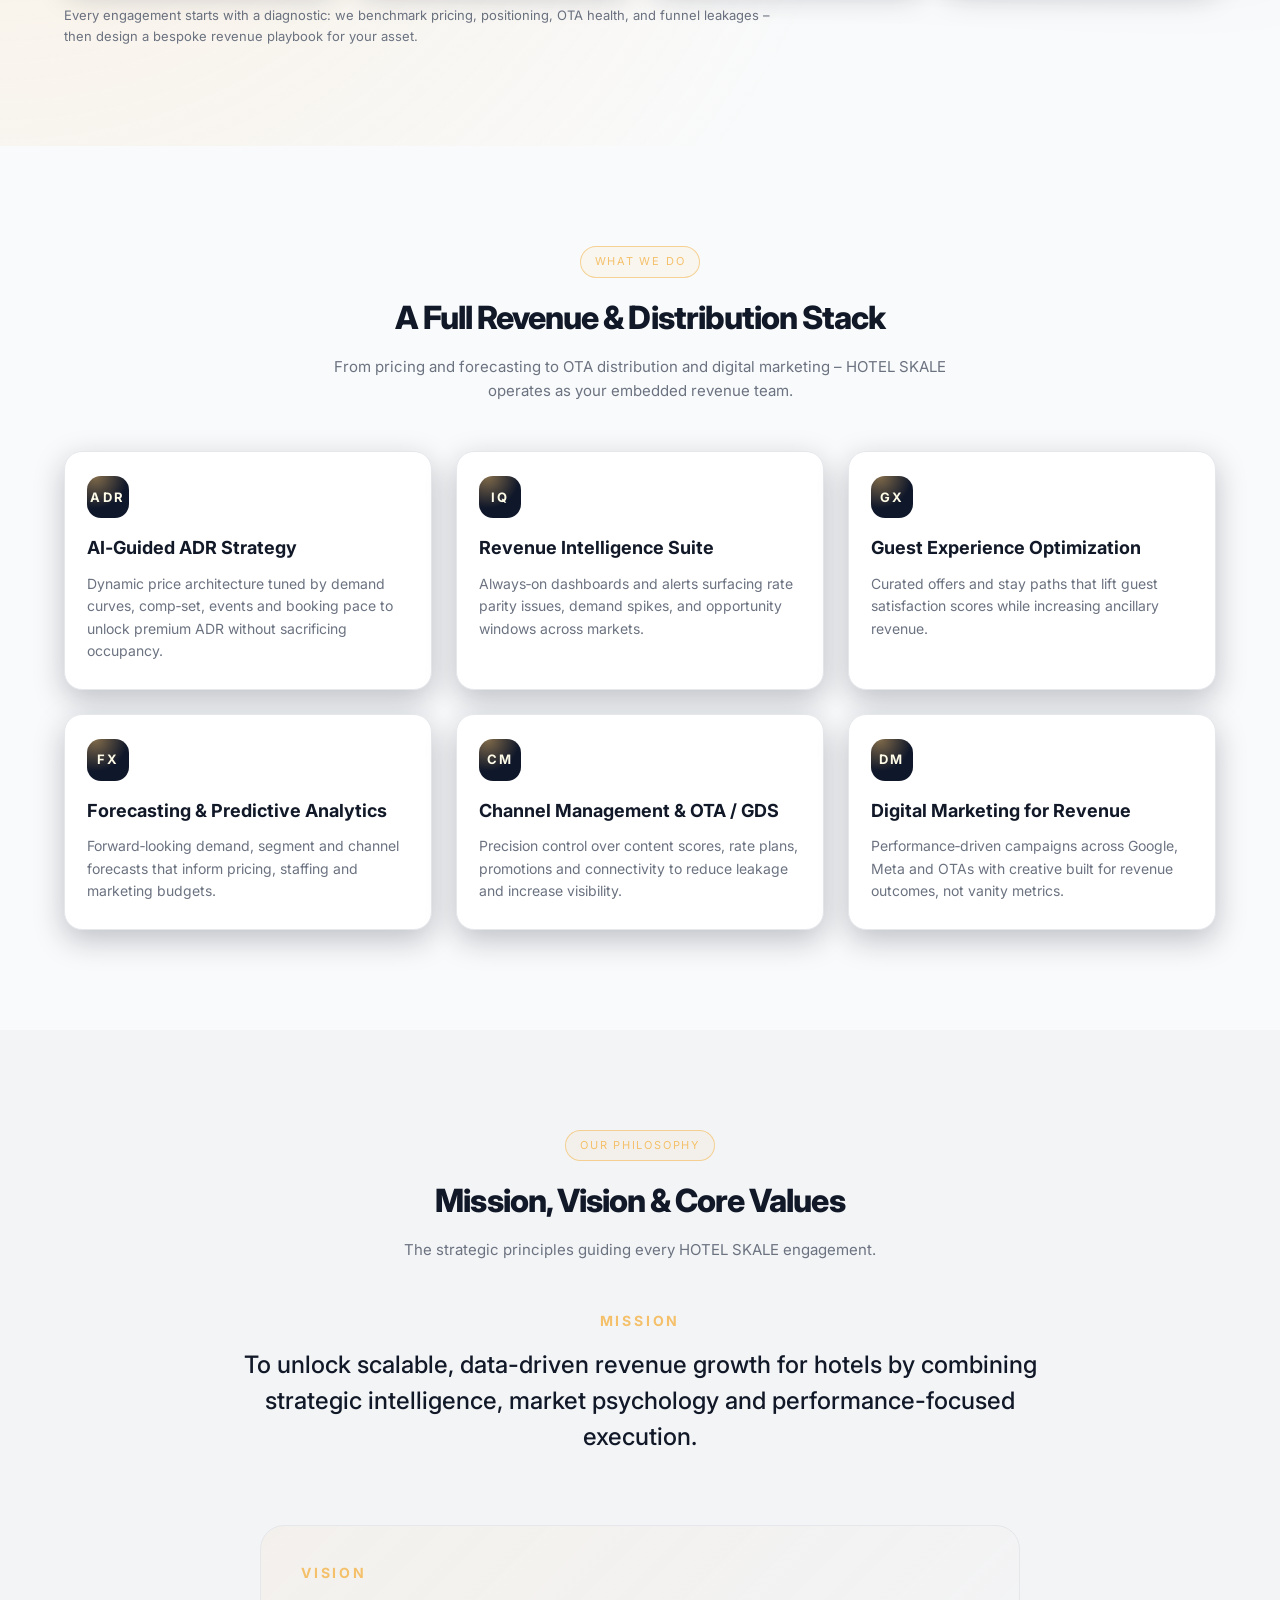
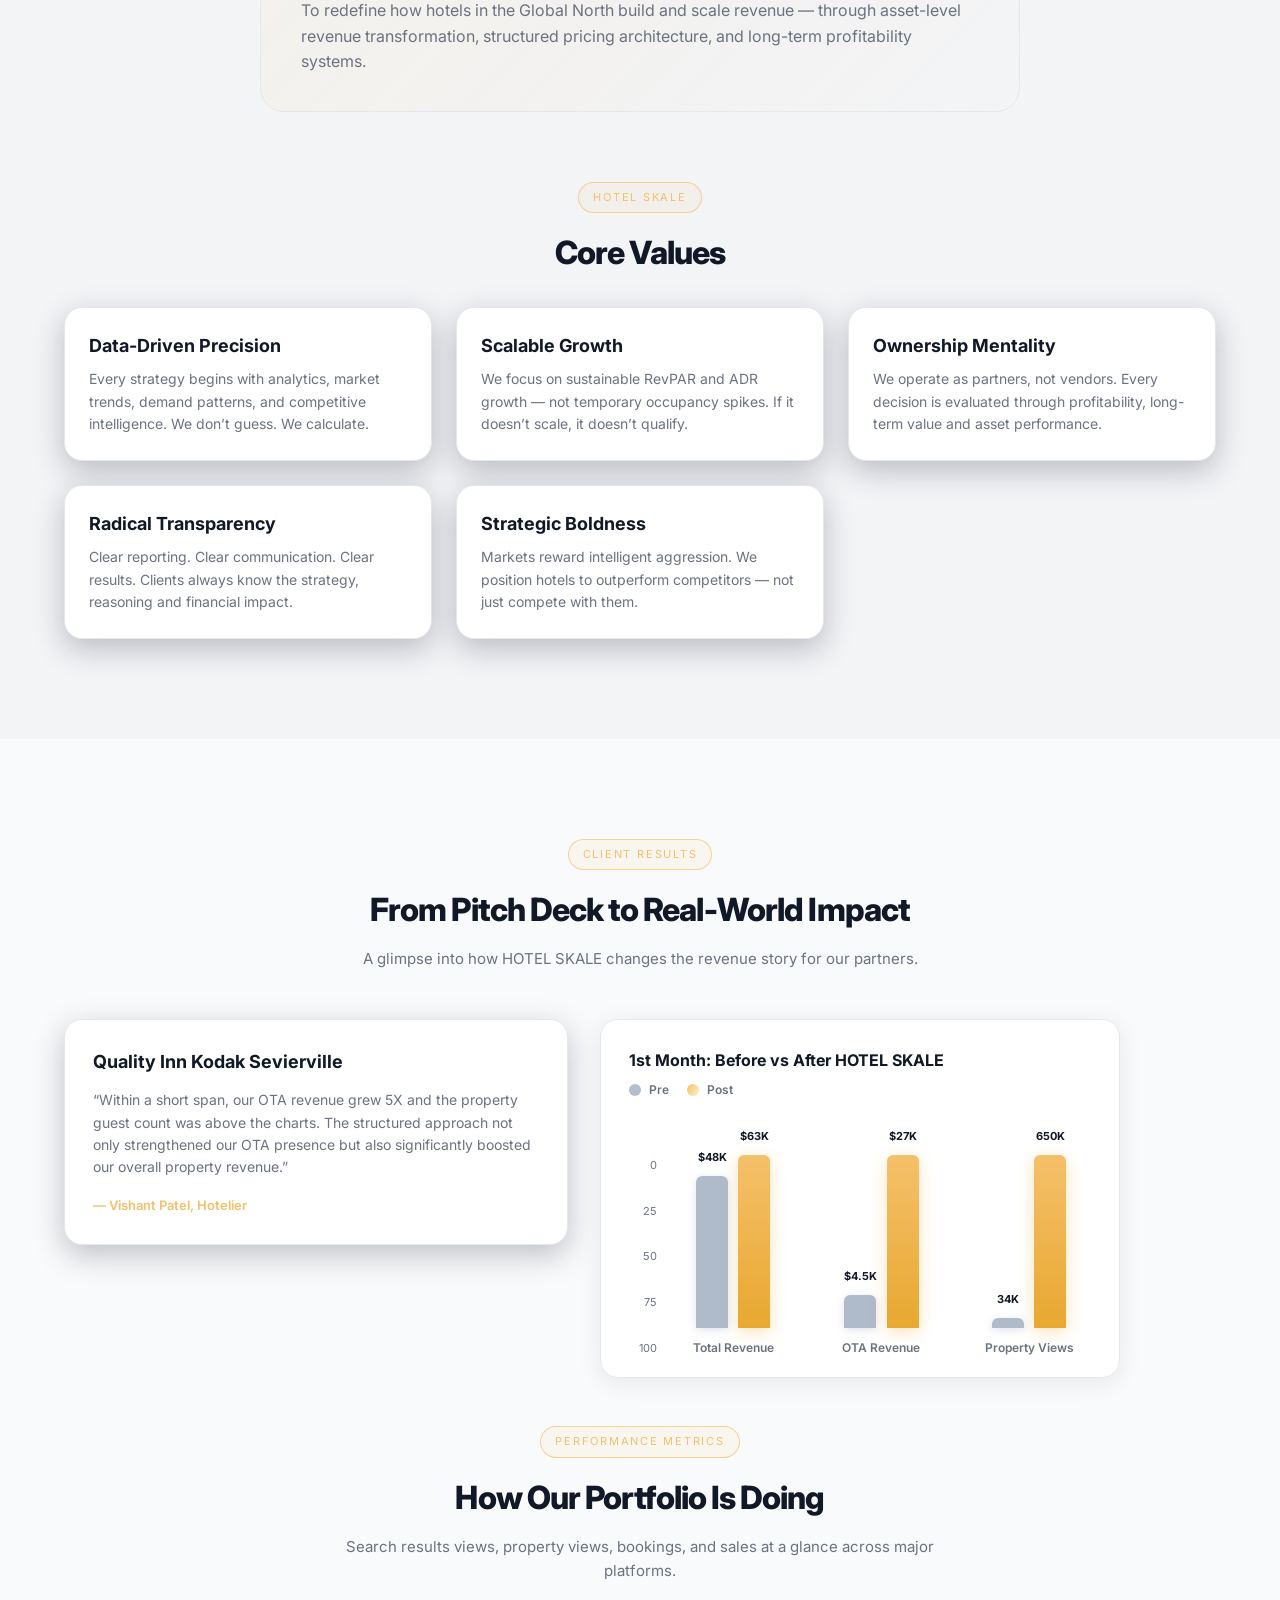
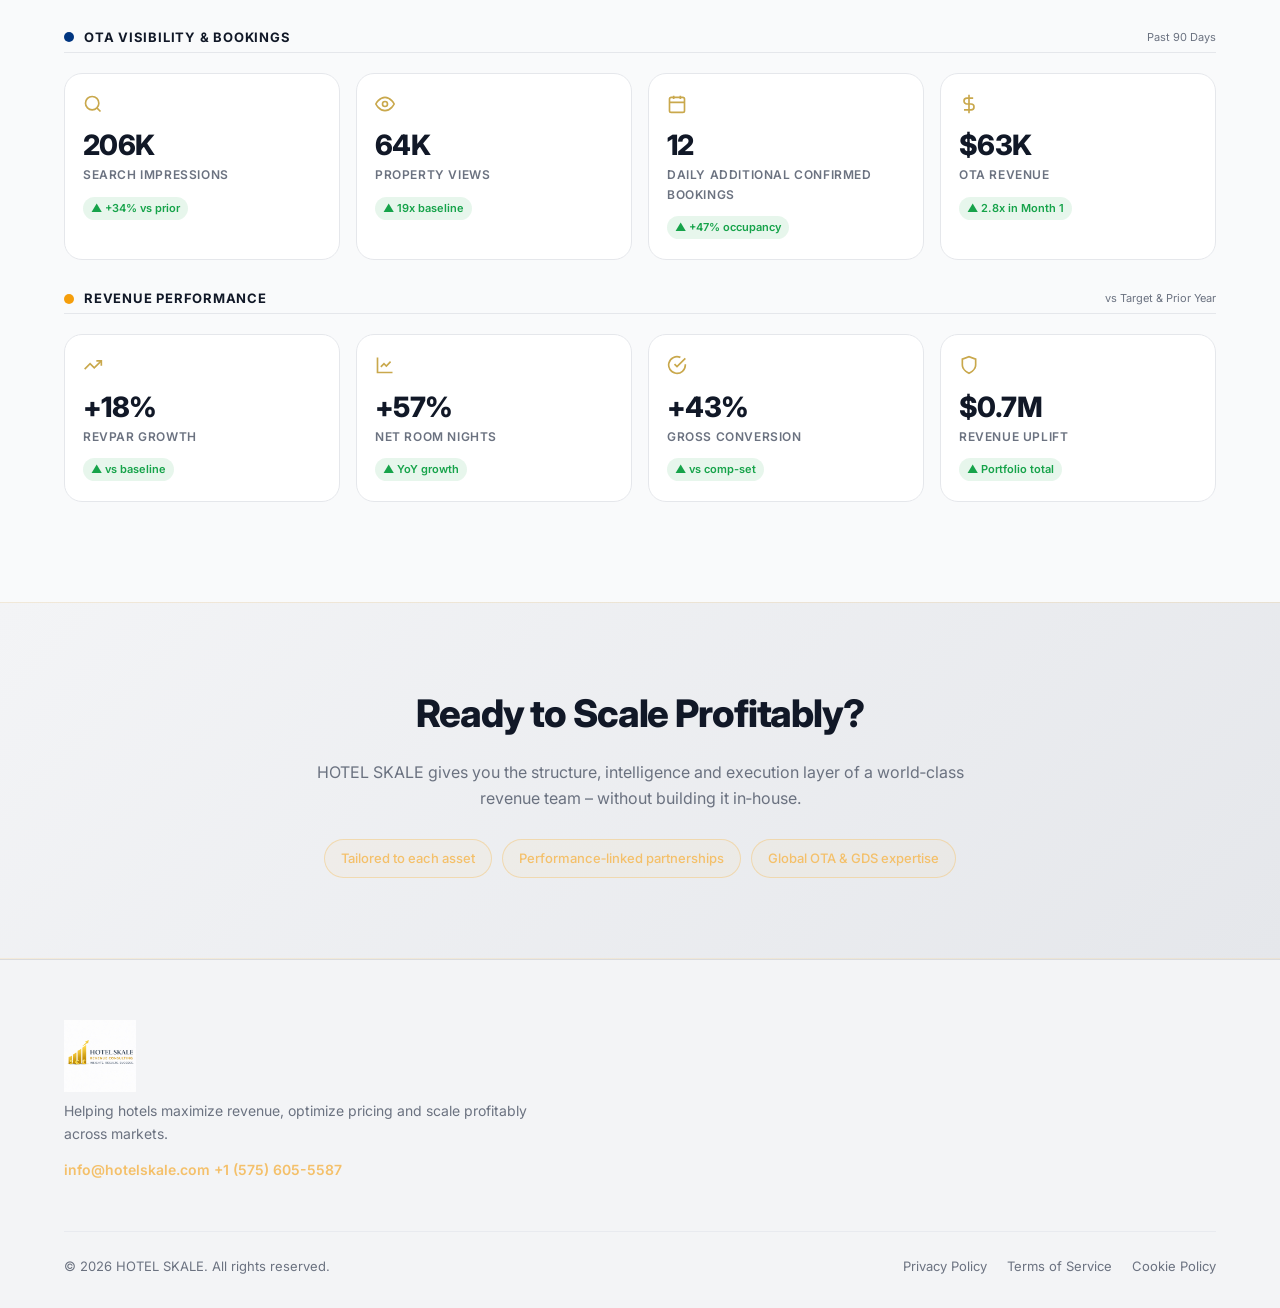
==== commit 76db5074: "Add phone number link to footer" ====
--- a/index.html
+++ b/index.html
@@ -453,6 +453,7 @@
                     </p>
                     <p class="footer-email">
                         <a href="mailto:info@hotelskale.com">info@hotelskale.com</a>
+                        <a href="mailto:info@hotelskale.com">+1 (575) 605-5587</a>
                     </p>
                 </div>
             </div>
--- a/styles.css
+++ b/styles.css
@@ -1132,7 +1132,7 @@
 }
  
 
-.logo-img{height:44px;width:auto;object-fit:contain;display:block;filter:brightness(0) invert(1);transition:opacity .2s}[data-theme="light"] .logo-img{filter:none}.logo:hover .logo-img{opacity:.85}.hero-content{display:flex;gap:48px;align-items:center;width:100%}.hero-copy{flex:1;min-width:0}.hero-visual{flex:0 0 280px;display:grid;grid-template-columns:1fr 1fr;gap:14px;animation:fadeInRight .8s .4s both}@keyframes fadeInRight{from{opacity:0;transform:translateX(24px)}to{opacity:1;transform:translateX(0)}}.hero-stat-card{background:rgba(255,255,255,.07);border:1px solid rgba(255,255,255,.12);border-radius:12px;padding:16px 14px;display:flex;flex-direction:column;gap:4px}.hero-stat-icon{font-size:12px;color:#f4c06a;margin-bottom:2px}.hero-stat-value{font-size:22px;font-weight:800;color:#f4c06a;line-height:1}.hero-stat-label{font-size:10px;font-weight:600;color:rgba(255,255,255,.65);text-transform:uppercase;letter-spacing:.04em;line-height:1.3}[data-theme="light"] .hero-stat-card{background:rgba(255,255,255,.9);border-color:rgba(0,0,0,.08);box-shadow:0 4px 20px rgba(0,0,0,.08)}[data-theme="light"] .hero-stat-value{color:#111827}[data-theme="light"] .hero-stat-label{color:#6b7280}.performance-metrics-grid{display:grid;grid-template-columns:repeat(4,1fr);gap:16px;margin-top:32px}.perf-platform-header{grid-column:1/-1;display:flex;align-items:center;gap:10px;padding:12px 0 4px;border-bottom:1px solid var(--border-color);margin-bottom:4px}.perf-platform-dot{width:10px;height:10px;border-radius:50%;flex-shrink:0}.dot-booking{background:#003580}.dot-expedia{background:#f59e0b}.perf-platform-name{font-size:13px;font-weight:700;color:var(--text-primary);text-transform:uppercase;letter-spacing:.06em}.perf-platform-period{font-size:11px;color:var(--text-secondary);margin-left:auto}.perf-kpi-card{background:var(--bg-elevated);border:1px solid var(--border-color);border-radius:var(--radius-md);padding:20px 18px;display:flex;flex-direction:column;gap:6px;transition:transform .2s,box-shadow .2s;position:relative;overflow:hidden}.perf-kpi-card::before{content:"";position:absolute;top:0;left:0;right:0;height:3px;background:linear-gradient(90deg,#c9a84c,#fef3c7);opacity:0;transition:opacity .2s}.perf-kpi-card:hover{transform:translateY(-3px);box-shadow:0 8px 24px rgba(0,0,0,.1)}.perf-kpi-card:hover::before{opacity:1}.perf-kpi-icon{color:#c9a84c;margin-bottom:4px}.perf-kpi-value{font-size:28px;font-weight:800;color:var(--text-primary);line-height:1;letter-spacing:-.02em}.perf-kpi-label{font-size:12px;font-weight:600;color:var(--text-secondary);text-transform:uppercase;letter-spacing:.05em}.perf-kpi-trend{font-size:11px;font-weight:600;margin-top:6px;padding:3px 8px;border-radius:20px;display:inline-block;align-self:flex-start}.perf-kpi-trend.up{color:#16a34a;background:rgba(22,163,74,.1)}@media(max-width:1100px){.performance-metrics-grid{grid-template-columns:repeat(2,1fr)}}@media(max-width:900px){.hero-content{flex-direction:column;gap:32px}.hero-visual{flex:none;width:100%;grid-template-columns:repeat(4,1fr)}}@media(max-width:600px){.performance-metrics-grid{grid-template-columns:1fr}.hero-visual{grid-template-columns:repeat(2,1fr)}.logo-img{height:36px}}
+.logo-img{height:72px;width:auto;object-fit:contain;display:block;filter:brightness(0) invert(1);transition:opacity .2s}[data-theme="light"] .logo-img{filter:none}.logo:hover .logo-img{opacity:.85}.hero-content{display:flex;gap:48px;align-items:center;width:100%}.hero-copy{flex:1;min-width:0}.hero-visual{flex:0 0 280px;display:grid;grid-template-columns:1fr 1fr;gap:14px;animation:fadeInRight .8s .4s both}@keyframes fadeInRight{from{opacity:0;transform:translateX(24px)}to{opacity:1;transform:translateX(0)}}.hero-stat-card{background:rgba(255,255,255,.07);border:1px solid rgba(255,255,255,.12);border-radius:12px;padding:16px 14px;display:flex;flex-direction:column;gap:4px}.hero-stat-icon{font-size:12px;color:#f4c06a;margin-bottom:2px}.hero-stat-value{font-size:22px;font-weight:800;color:#f4c06a;line-height:1}.hero-stat-label{font-size:10px;font-weight:600;color:rgba(255,255,255,.65);text-transform:uppercase;letter-spacing:.04em;line-height:1.3}[data-theme="light"] .hero-stat-card{background:rgba(255,255,255,.9);border-color:rgba(0,0,0,.08);box-shadow:0 4px 20px rgba(0,0,0,.08)}[data-theme="light"] .hero-stat-value{color:#111827}[data-theme="light"] .hero-stat-label{color:#6b7280}.performance-metrics-grid{display:grid;grid-template-columns:repeat(4,1fr);gap:16px;margin-top:32px}.perf-platform-header{grid-column:1/-1;display:flex;align-items:center;gap:10px;padding:12px 0 4px;border-bottom:1px solid var(--border-color);margin-bottom:4px}.perf-platform-dot{width:10px;height:10px;border-radius:50%;flex-shrink:0}.dot-booking{background:#003580}.dot-expedia{background:#f59e0b}.perf-platform-name{font-size:13px;font-weight:700;color:var(--text-primary);text-transform:uppercase;letter-spacing:.06em}.perf-platform-period{font-size:11px;color:var(--text-secondary);margin-left:auto}.perf-kpi-card{background:var(--bg-elevated);border:1px solid var(--border-color);border-radius:var(--radius-md);padding:20px 18px;display:flex;flex-direction:column;gap:6px;transition:transform .2s,box-shadow .2s;position:relative;overflow:hidden}.perf-kpi-card::before{content:"";position:absolute;top:0;left:0;right:0;height:3px;background:linear-gradient(90deg,#c9a84c,#fef3c7);opacity:0;transition:opacity .2s}.perf-kpi-card:hover{transform:translateY(-3px);box-shadow:0 8px 24px rgba(0,0,0,.1)}.perf-kpi-card:hover::before{opacity:1}.perf-kpi-icon{color:#c9a84c;margin-bottom:4px}.perf-kpi-value{font-size:28px;font-weight:800;color:var(--text-primary);line-height:1;letter-spacing:-.02em}.perf-kpi-label{font-size:12px;font-weight:600;color:var(--text-secondary);text-transform:uppercase;letter-spacing:.05em}.perf-kpi-trend{font-size:11px;font-weight:600;margin-top:6px;padding:3px 8px;border-radius:20px;display:inline-block;align-self:flex-start}.perf-kpi-trend.up{color:#16a34a;background:rgba(22,163,74,.1)}@media(max-width:1100px){.performance-metrics-grid{grid-template-columns:repeat(2,1fr)}}@media(max-width:900px){.hero-content{flex-direction:column;gap:32px}.hero-visual{flex:none;width:100%;grid-template-columns:repeat(4,1fr)}}@media(max-width:600px){.performance-metrics-grid{grid-template-columns:1fr}.hero-visual{grid-template-columns:repeat(2,1fr)}.logo-img{height:56px}}
 
 
 /* CTA Strip */
@@ -1199,7 +1199,7 @@
   margin-bottom: 8px;
 }
 .footer-logo-img {
-  height: 40px;
+  height: 72px;
   width: auto;
   object-fit: contain;
   display: block;
